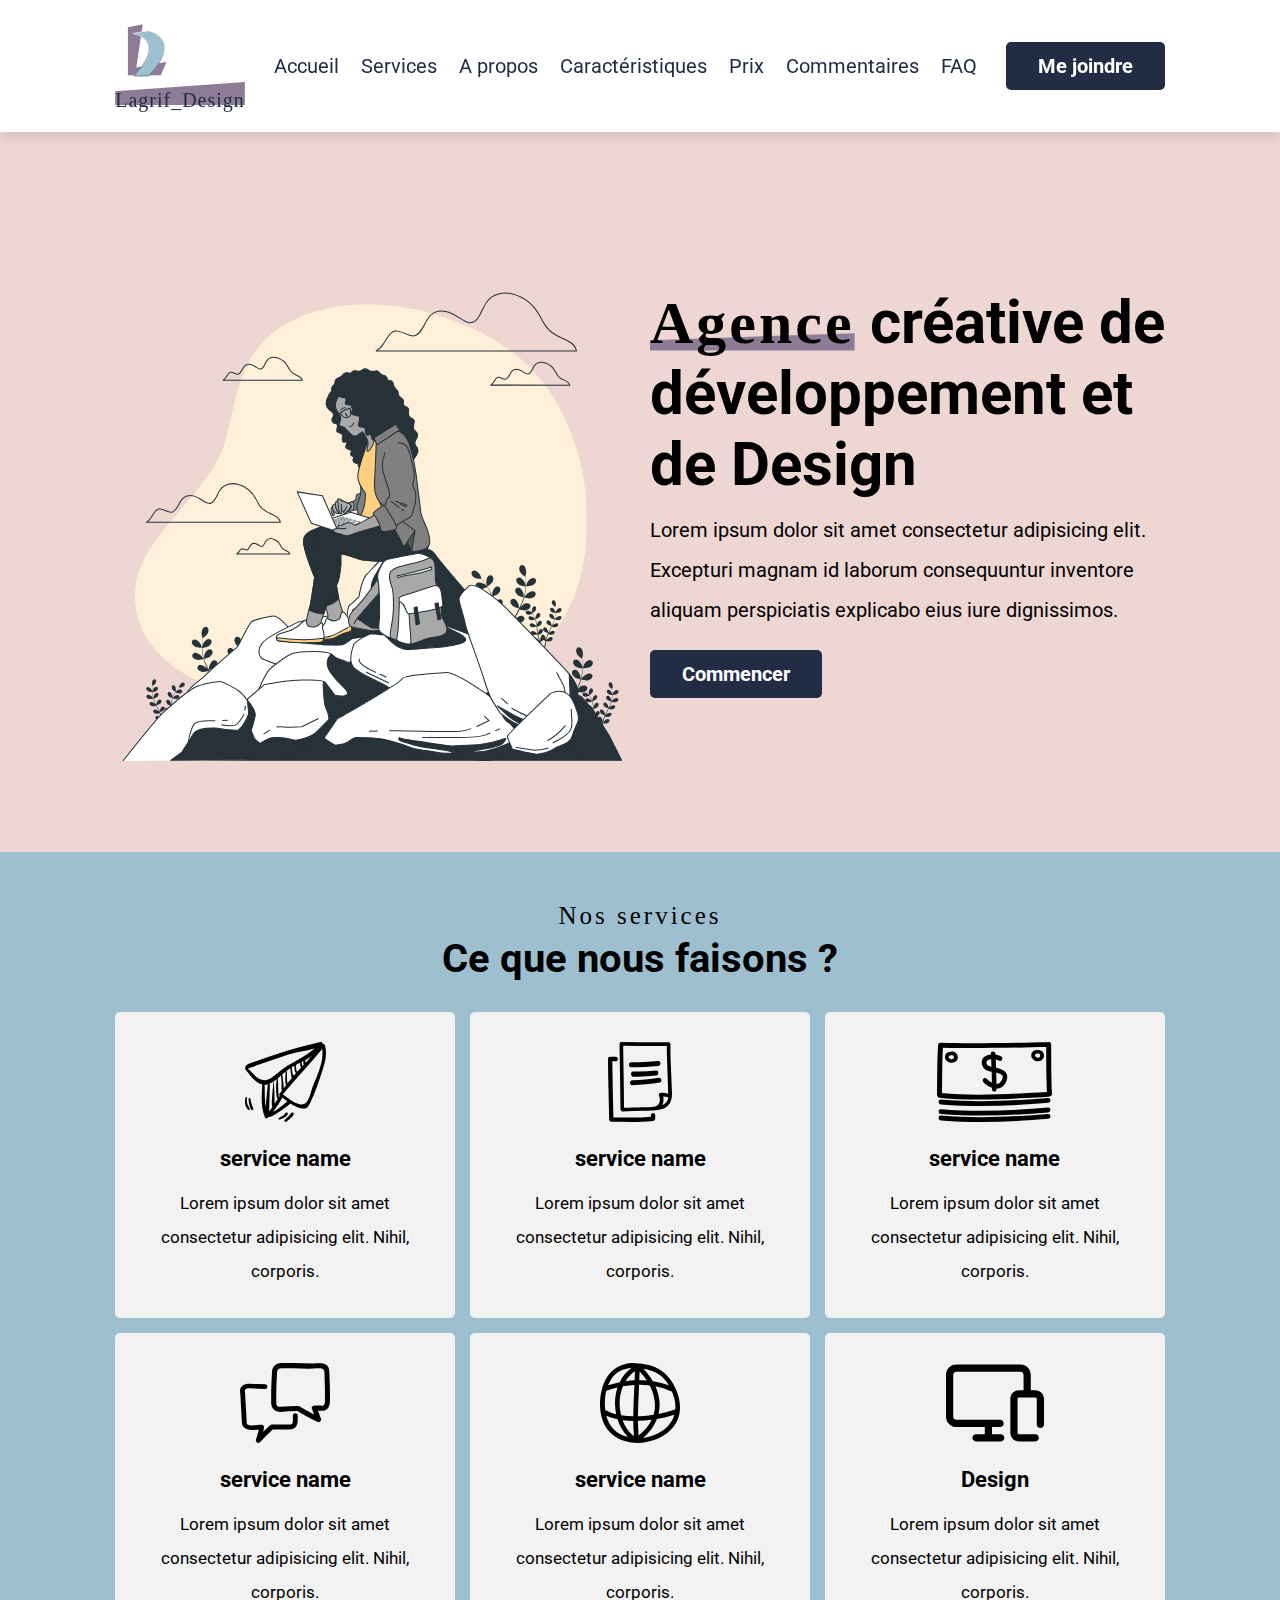
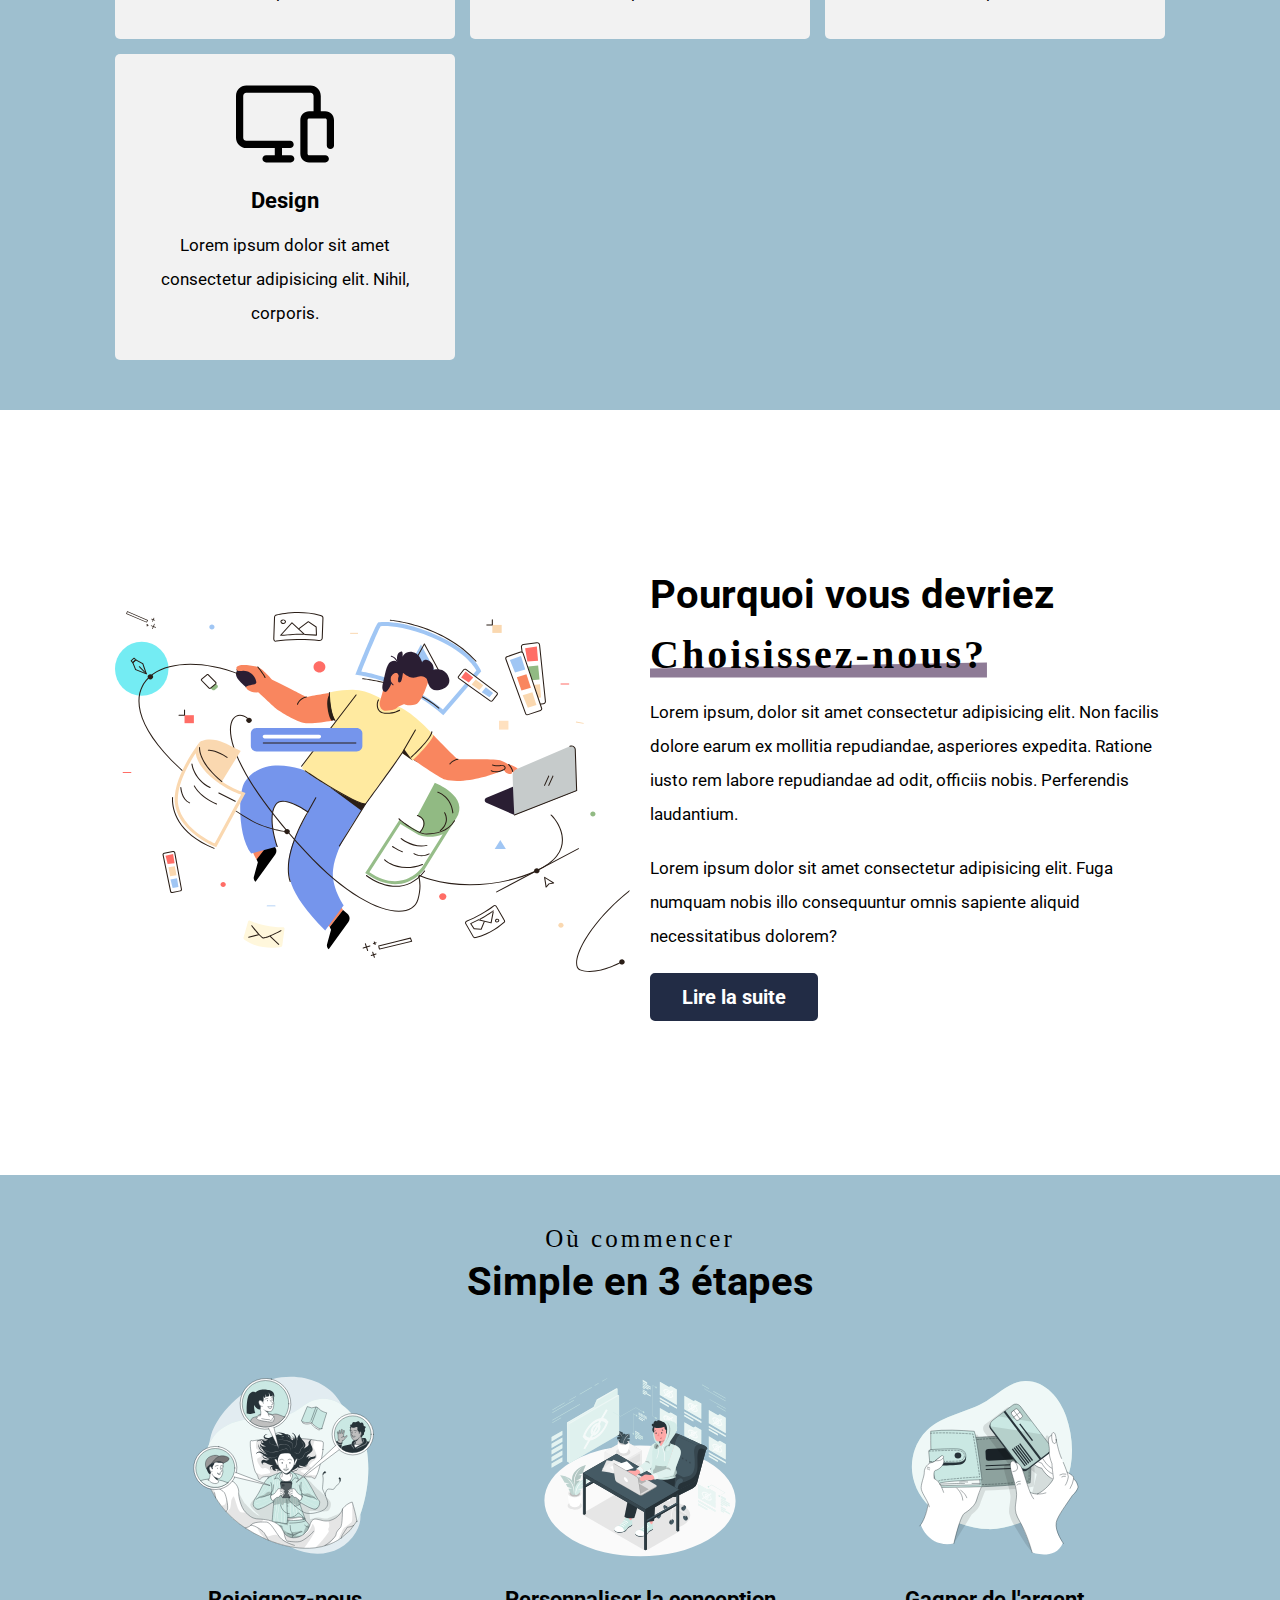
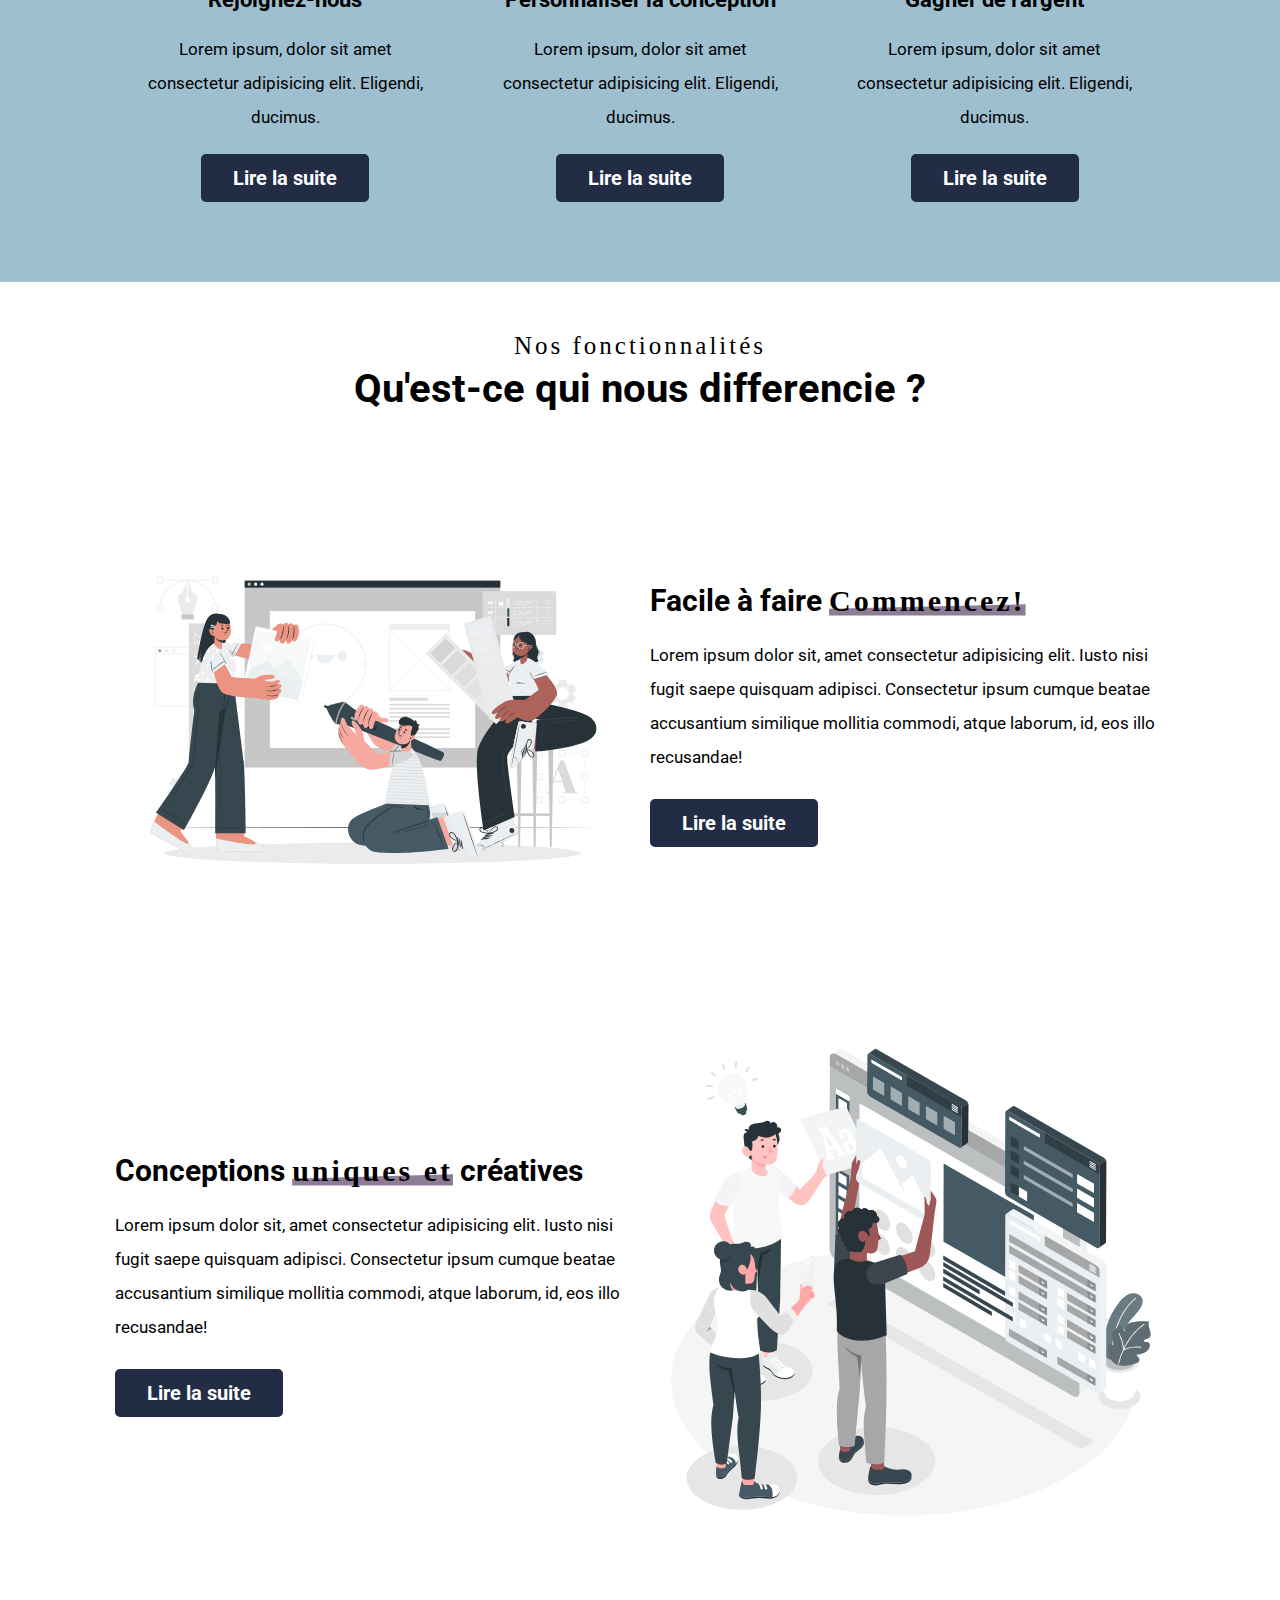
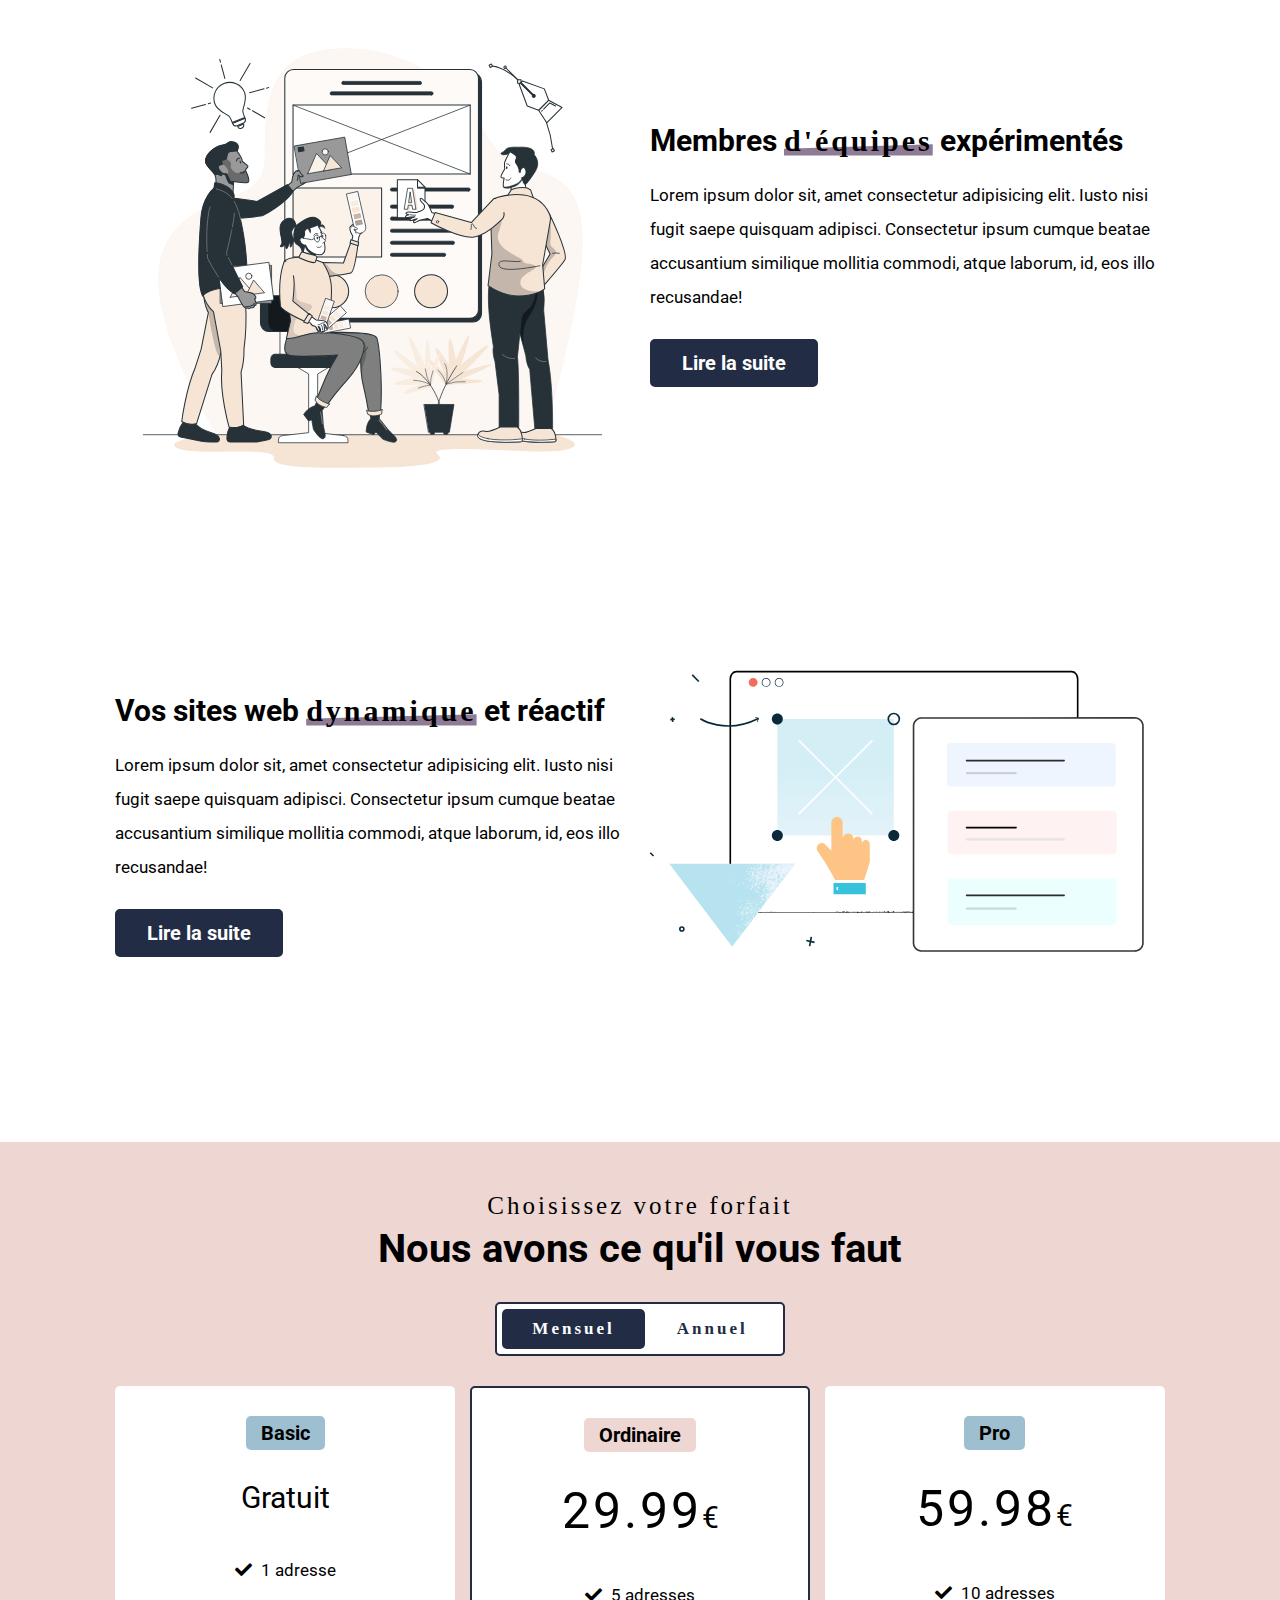
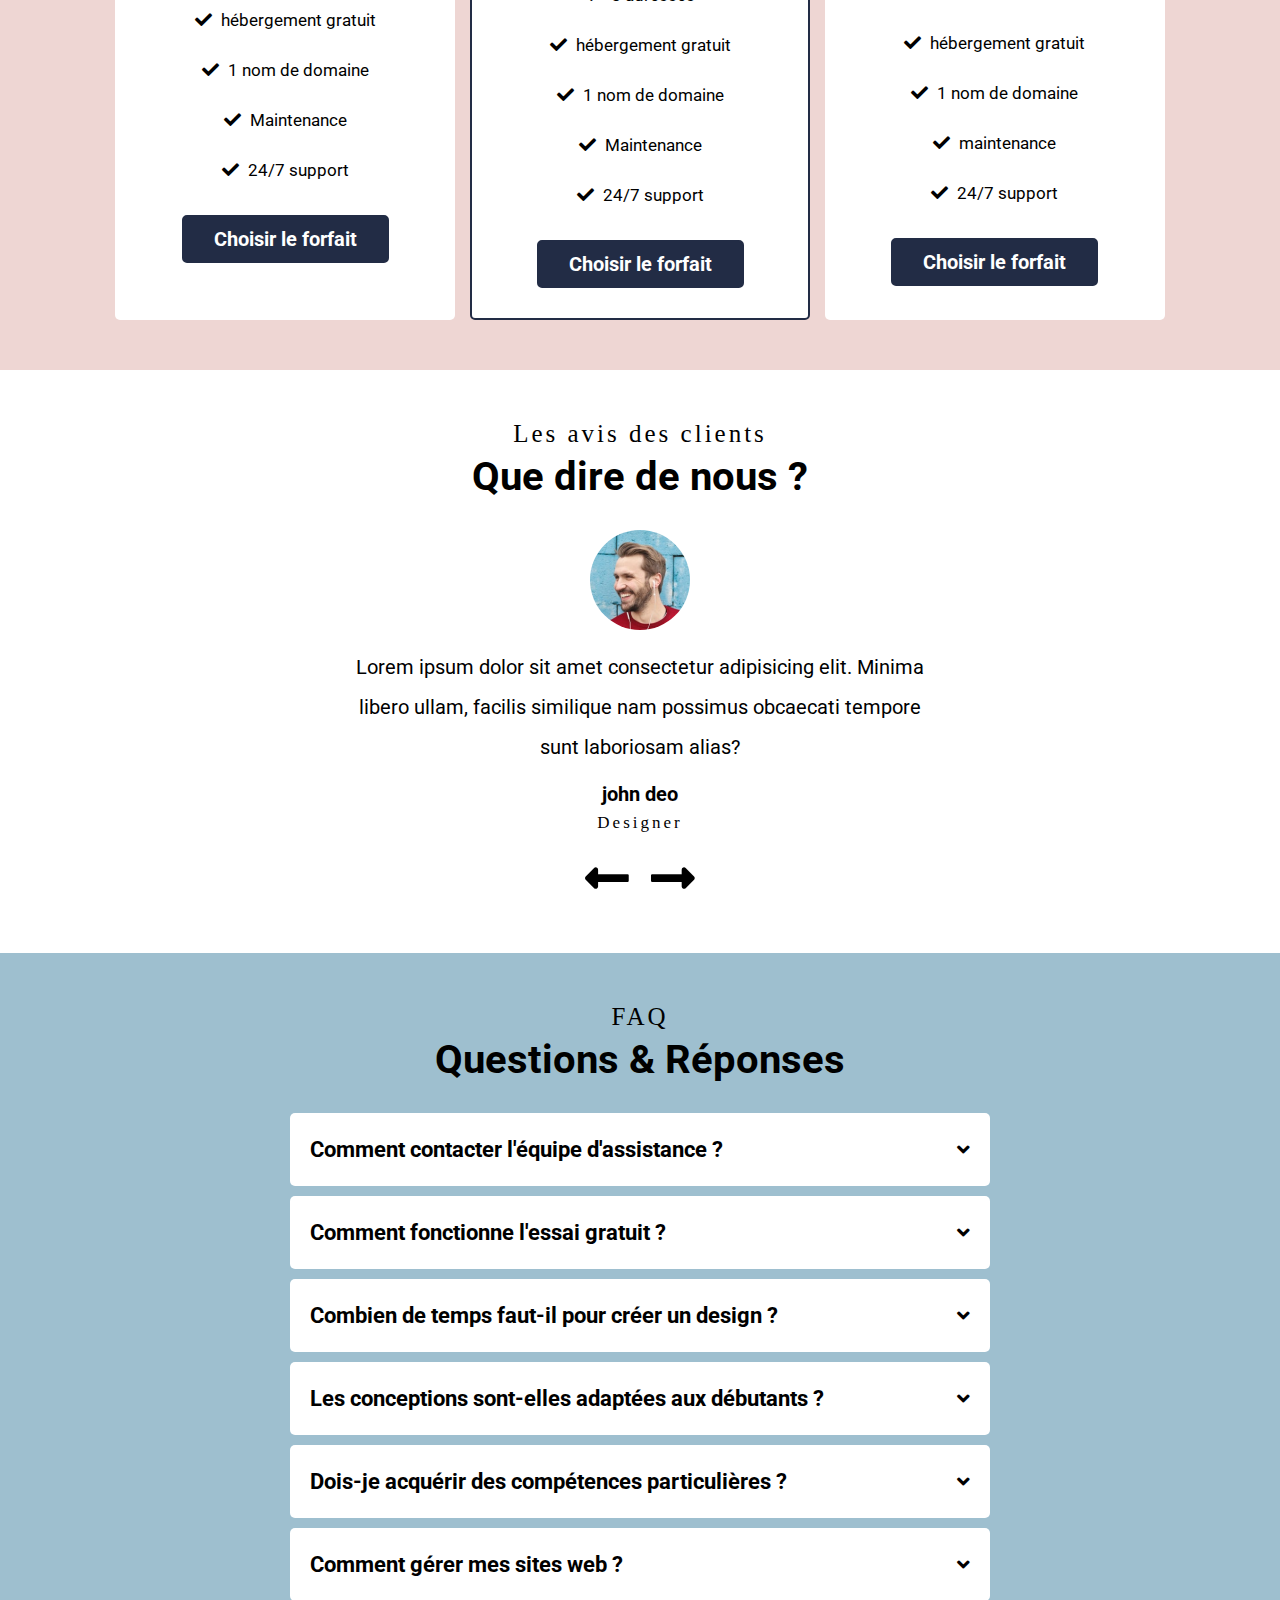
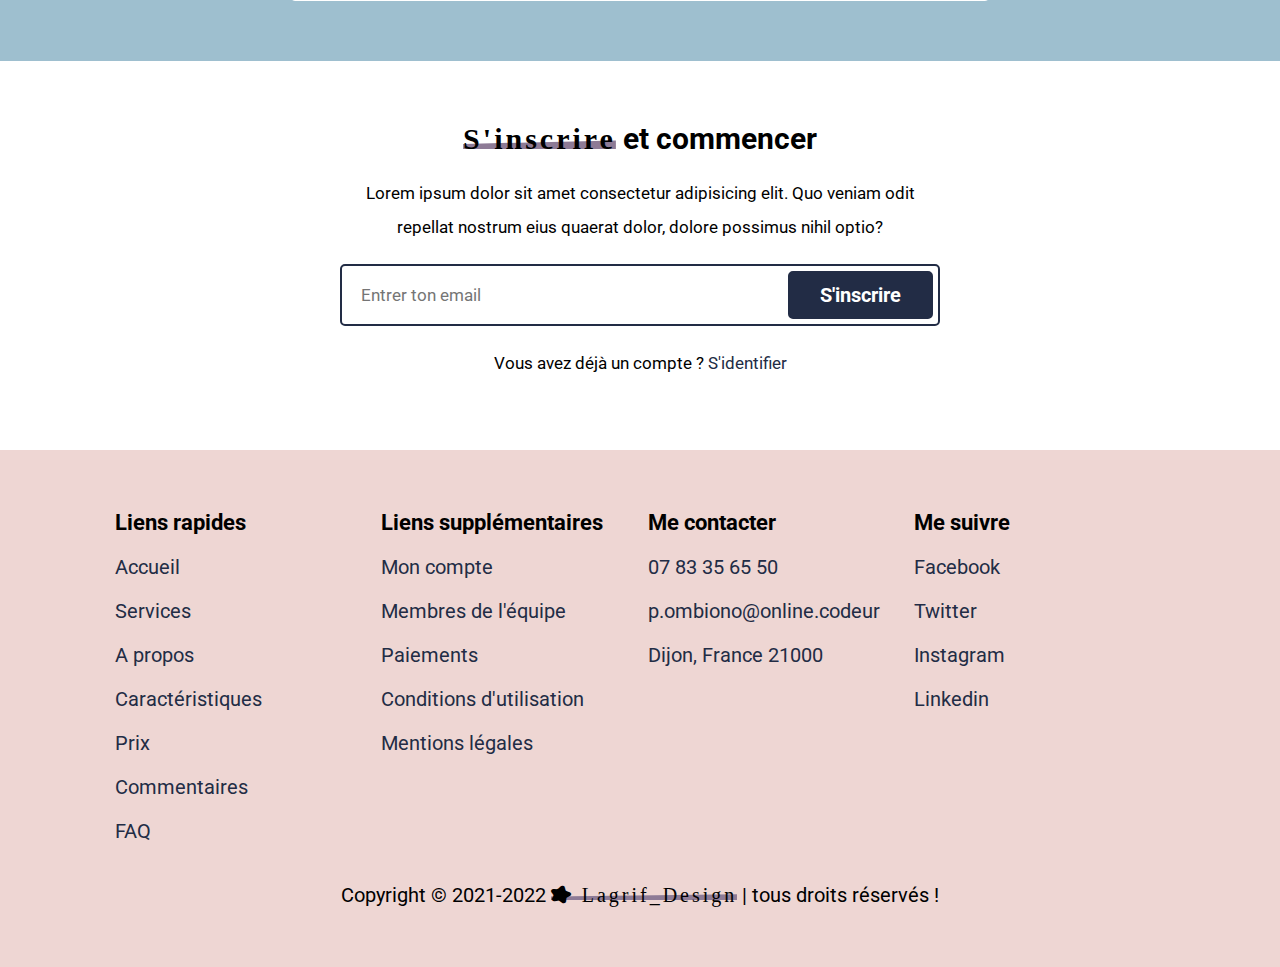
==== index.html @ 3fde4201 "first commit" ====
<!DOCTYPE html>
<html lang="fr">
<head>
    <meta charset="UTF-8">
    <meta http-equiv="X-UA-Compatible" content="IE=edge">
    <meta name="viewport" content="width=device-width, initial-scale=1.0">
    <meta name="description" content="Mon agence de Design">
    <title>Agence de design web</title>

    <!-- font awesome cdn link  -->
    <link rel="stylesheet" href="https://cdnjs.cloudflare.com/ajax/libs/font-awesome/5.15.4/css/all.min.css">
   
    <!-- custom css file link  -->
    <link rel="stylesheet" href="css/style.css">

    <!--custom favicon-->
    <link rel="icon" href="images/favicon.svg" sizes="any" type="image/svg+xml">

</head>
<body>

<!-- header section starts      -->

<header class="header">

    <a href="#" class="logo line-down"><img src="images/ld-design.svg" class="ld" alt=""><p></p> Lagrif_Design </a>

    <nav class="navbar">
        <a href="#home">Accueil</a>
        <a href="#services">Services</a>
        <a href="#about">A propos</a>
        <a href="#features">Caractéristiques</a>
        <a href="#pricing">Prix</a>
        <a href="#reviews">Commentaires</a>
        <a href="#faq">FAQ</a>
    </nav>

    <div id="menu-btn" class="fas fa-bars"></div>

    
    <a href="mailto:pauleo@codeur.online" class="btn ld-loader">Me joindre</a>

</header>

<!-- header section ends     -->

<!-- home section starts  -->

<section class="home" id="home">

    <div class="image">
        <img src="images/home-img-1.svg" alt="">
    </div>

    <div class="content">
        <h3> <span class="line-down">Agence</span> créative de développement et de Design </h3>
        <p>Lorem ipsum dolor sit amet consectetur adipisicing elit. Excepturi magnam id laborum consequuntur inventore aliquam perspiciatis explicabo eius iure dignissimos.</p>
        <a href="#" class="btn">Commencer</a>
    </div>

</section>

<!-- home section ends -->

<!-- services section starts  -->

<section class="services" id="services">

    <div class="heading">
        <span>Nos services</span>
        <h1>Ce que nous faisons ?</h1>
    </div>

    <div class="box-container">

        <div class="box">
            <img src="images/icon-1.svg" alt="">
            <h3>service name</h3>
            <p>Lorem ipsum dolor sit amet consectetur adipisicing elit. Nihil, corporis.</p>
        </div>

        <div class="box">
            <img src="images/icon-2.svg" alt="">
            <h3>service name</h3>
            <p>Lorem ipsum dolor sit amet consectetur adipisicing elit. Nihil, corporis.</p>
        </div>

        <div class="box">
            <img src="images/icon-3.svg" alt="">
            <h3>service name</h3>
            <p>Lorem ipsum dolor sit amet consectetur adipisicing elit. Nihil, corporis.</p>
        </div>

        <div class="box">
            <img src="images/icon-4.svg" alt="">
            <h3>service name</h3>
            <p>Lorem ipsum dolor sit amet consectetur adipisicing elit. Nihil, corporis.</p>
        </div>

        <div class="box">
            <img src="images/icon-5.svg" alt="">
            <h3>service name</h3>
            <p>Lorem ipsum dolor sit amet consectetur adipisicing elit. Nihil, corporis.</p>
        </div>

        <div class="box">
            <img src="images/icon-6.svg" alt="">
            <h3>Design</h3>
            <p>Lorem ipsum dolor sit amet consectetur adipisicing elit. Nihil, corporis.</p>
        </div>
        <div class="box">
            <img src="images/icon-6.svg" alt="">
            <h3>Design</h3>
            <p>Lorem ipsum dolor sit amet consectetur adipisicing elit. Nihil, corporis.</p>
        </div>

    </div>

</section>

<!-- services section ends -->

<!-- about section starts  -->

<section class="about" id="about">

    <div class="image">
        <img src="images/about-img.svg" alt="">
    </div>

    <div class="content">
        <h3>Pourquoi vous devriez <span class="line-down">Choisissez-nous?</span></h3>
        <p>Lorem ipsum, dolor sit amet consectetur adipisicing elit. Non facilis dolore earum ex mollitia repudiandae, asperiores expedita. Ratione iusto rem labore repudiandae ad odit, officiis nobis. Perferendis laudantium.</p>
        <p>Lorem ipsum dolor sit amet consectetur adipisicing elit. Fuga numquam nobis illo consequuntur omnis sapiente aliquid necessitatibus dolorem?</p>
        <a href="#" class="btn">Lire la suite</a>
    </div>

</section>

<!-- about section ends -->

<!-- steps section starts  -->

<section class="steps">

    <div class="heading">
        <span>Où commencer</span>
        <h1>Simple en 3 étapes</h1>
    </div>

    <div class="box-container">

        <div class="box">
            <img src="images/step-1.svg" alt="">
            <h3>Rejoignez-nous</h3>
            <p>Lorem ipsum, dolor sit amet consectetur adipisicing elit. Eligendi, ducimus.</p>
            <a href="#" class="btn">Lire la suite</a>
        </div>

        <div class="box">
            <img src="images/step-2.svg" alt="">
            <h3>Personnaliser la conception</h3>
            <p>Lorem ipsum, dolor sit amet consectetur adipisicing elit. Eligendi, ducimus.</p>
            <a href="#" class="btn">Lire la suite</a>
        </div>

        <div class="box">
            <img src="images/step-3.svg" alt="">
            <h3>Gagner de l'argent</h3>
            <p>Lorem ipsum, dolor sit amet consectetur adipisicing elit. Eligendi, ducimus.</p>
            <a href="#" class="btn">Lire la suite</a>
        </div>

    </div>
    
</section>

<!-- steps section ends -->

<!-- features section starts  -->

<section class="features" id="features">

    <div class="heading">
        <span>Nos fonctionnalités</span>
        <h1>Qu'est-ce qui nous differencie ?</h1>
    </div>

    <div class="box-container">

        <div class="box">
            <div class="image">
                <img src="images/feature-1.svg" alt="">
            </div>
            <div class="content">
                <h3>Facile à faire <span class="line-down">Commencez!</span></h3>
                <p>Lorem ipsum dolor sit, amet consectetur adipisicing elit. Iusto nisi fugit saepe quisquam adipisci. Consectetur ipsum cumque beatae accusantium similique mollitia commodi, atque laborum, id, eos illo recusandae!</p>
                <a href="#" class="btn">Lire la suite</a>
            </div>
        </div>

        <div class="box">
            <div class="image">
                <img src="images/feature-2.svg" alt="">
            </div>
            <div class="content">
                <h3>Conceptions <span class="line-down">uniques et</span> créatives</h3>
                <p>Lorem ipsum dolor sit, amet consectetur adipisicing elit. Iusto nisi fugit saepe quisquam adipisci. Consectetur ipsum cumque beatae accusantium similique mollitia commodi, atque laborum, id, eos illo recusandae!</p>
                <a href="#" class="btn">Lire la suite</a>
            </div>
        </div>

        <div class="box">
            <div class="image">
                <img src="images/feature-3.svg" alt="">
            </div>
            <div class="content">
                <h3>Membres <span class="line-down">d'équipes</span> expérimentés</h3>
                <p>Lorem ipsum dolor sit, amet consectetur adipisicing elit. Iusto nisi fugit saepe quisquam adipisci. Consectetur ipsum cumque beatae accusantium similique mollitia commodi, atque laborum, id, eos illo recusandae!</p>
                <a href="#" class="btn">Lire la suite</a>
            </div>
        </div>

        <div class="box">
            <div class="image">
                <img src="images/feature-4.svg" alt="">
            </div>
            <div class="content">
                <h3>Vos sites web <span class="line-down">dynamique</span> et réactif</h3>
                <p>Lorem ipsum dolor sit, amet consectetur adipisicing elit. Iusto nisi fugit saepe quisquam adipisci. Consectetur ipsum cumque beatae accusantium similique mollitia commodi, atque laborum, id, eos illo recusandae!</p>
                <a href="#" class="btn">Lire la suite</a>
            </div>
        </div>

    </div>

</section>

<!-- features section ends -->

<!-- pricing section starts  -->

<section class="pricing" id="pricing">

    <div class="heading">
        <span>Choisissez votre forfait</span>
        <h1>Nous avons ce qu'il vous faut</h1>
    </div>

    <div class="price-toggler">
        <span class="month active">Mensuel</span>
        <span class="year">Annuel</span>
    </div>

    <div class="box-container">

        <div class="box">
            <h3>Basic</h3>
            <div class="price">
                <div class="month">Gratuit</div>
                <div class="year"><span>29.</span><span>99</span>€</div>
            </div>
            <div class="list">
                <p> <i class="fas fa-check"></i> 1 adresse </p>
                <p> <i class="fas fa-check"></i> hébergement gratuit </p>
                <p> <i class="fas fa-check"></i> 1 nom de domaine </p>
                <p> <i class="fas fa-check"></i> Maintenance </p>
                <p> <i class="fas fa-check"></i> 24/7 support </p>
            </div>
            <a href="#" class="btn">Choisir le forfait</a>
        </div>

        <div class="box">
            <h3>Ordinaire</h3>
            <div class="price">
                <div class="month"><span>29.</span><span>99</span>€</div>
                <div class="year"><span>59.</span><span></span><span>98</span>€</div>
            </div>
            <div class="list">
                <p> <i class="fas fa-check"></i> 5 adresses </p>
                <p> <i class="fas fa-check"></i> hébergement gratuit </p>
                <p> <i class="fas fa-check"></i> 1 nom de domaine </p>
                <p> <i class="fas fa-check"></i> Maintenance </p>
                <p> <i class="fas fa-check"></i> 24/7 support </p>
            </div>
            <a href="#" class="btn">Choisir le forfait</a>
        </div>

        <div class="box">
            <h3>Pro</h3>
            <div class="price">
                <div class="month"><span>59.</span><span>98</span>€</div>
                <div class="year"><span>99.</span><span>98</span>€</div>
            </div>
            <div class="list">
                <p> <i class="fas fa-check"></i> 10 adresses </p>
                <p> <i class="fas fa-check"></i> hébergement gratuit </p>
                <p> <i class="fas fa-check"></i> 1 nom de domaine </p>
                <p> <i class="fas fa-check"></i> maintenance </p>
                <p> <i class="fas fa-check"></i> 24/7 support </p>
            </div>
            <a href="#" class="btn">Choisir le forfait</a>
        </div>

    </div>
    
</section>

<!-- pricing section ends -->

<!-- reviews section starts  -->

<section class="reviews" id="reviews">

    <div class="heading">
        <span>Les avis des clients</span>
        <h1>Que dire de nous ?</h1>
    </div>

    <div class="slide-container">
        
        <div class="slide active">
            <img src="images/pic-1.png" alt="">
            <p>Lorem ipsum dolor sit amet consectetur adipisicing elit. Minima libero ullam, facilis similique nam possimus obcaecati tempore sunt laboriosam alias?</p>
            <h3>john deo</h3>
            <span>Designer</span>
        </div>

        <div class="slide">
            <img src="images/pic-2.png" alt="">
            <p>Lorem ipsum dolor sit amet consectetur adipisicing elit. Minima libero ullam, facilis similique nam possimus obcaecati tempore sunt laboriosam alias?</p>
            <h3>john deo</h3>
            <span>Designer</span>
        </div>

        <div class="slide">
            <img src="images/pic-3.png" alt="">
            <p>Lorem ipsum dolor sit amet consectetur adipisicing elit. Minima libero ullam, facilis similique nam possimus obcaecati tempore sunt laboriosam alias?</p>
            <h3>john deo</h3>
            <span>Designer</span>
        </div>

        <div class="slide">
            <img src="images/pic-4.png" alt="">
            <p>Lorem ipsum dolor sit amet consectetur adipisicing elit. Minima libero ullam, facilis similique nam possimus obcaecati tempore sunt laboriosam alias?</p>
            <h3>john deo</h3>
            <span>Designer</span>
        </div>

    </div>

    <div class="controls">
        <div class="fas fa-long-arrow-alt-left" onclick="next()"></div>
        <div class="fas fa-long-arrow-alt-right" onclick="prev()"></div>
    </div>

</section>

<!-- reviews section ends -->

<!-- faq section starts  -->

<section class="faq" id="faq">

    <div class="heading">
        <span>FAQ</span>
        <h1>Questions & Réponses</h1>
    </div>

    <div class="accordion-container">

        <div class="accordion">
            <div class="accordion-heading">
                <h3>Comment contacter l'équipe d'assistance ?</h3>
                <i class="fas fa-angle-down"></i>
            </div>
            <p class="accordion-content">
                Lorem ipsum dolor sit amet consectetur adipisicing elit. Aperiam, non labore omnis odit sapiente a mollitia quisquam ad culpa, dignissimos excepturi unde pariatur voluptatem magni amet suscipit. Ea, unde error.
            </p>
        </div>

        <div class="accordion">
            <div class="accordion-heading">
                <h3>Comment fonctionne l'essai gratuit ?</h3>
                <i class="fas fa-angle-down"></i>
            </div>
            <p class="accordion-content">
                Lorem ipsum dolor sit amet consectetur adipisicing elit. Aperiam, non labore omnis odit sapiente a mollitia quisquam ad culpa, dignissimos excepturi unde pariatur voluptatem magni amet suscipit. Ea, unde error.
            </p>
        </div>

        <div class="accordion">
            <div class="accordion-heading">
                <h3>Combien de temps faut-il pour créer un design ?</h3>
                <i class="fas fa-angle-down"></i>
            </div>
            <p class="accordion-content">
                Lorem ipsum dolor sit amet consectetur adipisicing elit. Aperiam, non labore omnis odit sapiente a mollitia quisquam ad culpa, dignissimos excepturi unde pariatur voluptatem magni amet suscipit. Ea, unde error.
            </p>
        </div>  

        <div class="accordion">
            <div class="accordion-heading">
                <h3>Les conceptions sont-elles adaptées aux débutants ?</h3>
                <i class="fas fa-angle-down"></i>
            </div>
            <p class="accordion-content">
                Lorem ipsum dolor sit amet consectetur adipisicing elit. Aperiam, non labore omnis odit sapiente a mollitia quisquam ad culpa, dignissimos excepturi unde pariatur voluptatem magni amet suscipit. Ea, unde error.
            </p>
        </div>  

        <div class="accordion">
            <div class="accordion-heading">
                <h3>Dois-je acquérir des compétences particulières ?</h3>
                <i class="fas fa-angle-down"></i>
            </div>
            <p class="accordion-content">
                Lorem ipsum dolor sit amet consectetur adipisicing elit. Aperiam, non labore omnis odit sapiente a mollitia quisquam ad culpa, dignissimos excepturi unde pariatur voluptatem magni amet suscipit. Ea, unde error.
            </p>
        </div>  

        <div class="accordion">
            <div class="accordion-heading">
                <h3>Comment gérer mes sites web ?</h3>
                <i class="fas fa-angle-down"></i>
            </div>
            <p class="accordion-content">
                Lorem ipsum dolor sit amet consectetur adipisicing elit. Aperiam, non labore omnis odit sapiente a mollitia quisquam ad culpa, dignissimos excepturi unde pariatur voluptatem magni amet suscipit. Ea, unde error.
            </p>
        </div>  

    </div>

</section>

<!-- faq section ends -->

<section class="newsletter">
    <div class="content">
        <h3><span class="line-down">S'inscrire</span> et commencer</h3>
        <p>Lorem ipsum dolor sit amet consectetur adipisicing elit. Quo veniam odit repellat nostrum eius quaerat dolor, dolore possimus nihil optio?</p>
        <form action="">
            <input type="email" name="" placeholder="Entrer ton email" id="" class="email">
            <input type="submit" value="S'inscrire" class="btn">
        </form>
        <p>Vous avez déjà un compte ? <a href="#">S'identifier</a></p>
    </div>
</section>

<!-- footer section starts  -->

<section class="footer">

    <div class="box-container">

        <div class="box">
            <h3>Liens rapides</h3>
            <a href="#home">Accueil</a>
            <a href="#services">Services</a>
            <a href="#about">A propos</a>
            <a href="#features">Caractéristiques</a>
            <a href="#pricing">Prix</a>
            <a href="#reviews">Commentaires</a>
            <a href="#faq">FAQ</a>
        </div>

        <div class="box">
            <h3>Liens supplémentaires</h3>
            <a href="#">Mon compte</a>
            <a href="#">Membres de l'équipe</a>
            <a href="#">Paiements</a>
            <a href="#">Conditions d'utilisation</a>
            <a href="#">Mentions légales</a>
        </div>

        <div class="box">
            <h3>Me contacter</h3>
            
            <a href="#">07 83 35 65 50 </a>
            <a href="#">p.ombiono@online.codeur</a>
            <a href="#">Dijon, France 21000</a>
        </div>

        <div class="box">
            <h3>Me suivre</h3>
            <a href="#">Facebook</a>
            <a href="#">Twitter</a>
            <a href="#">Instagram</a>
            <a href="#">Linkedin</a>
            
        </div>

    </div>

    <div class="credit">Copyright &copy; 2021-2022 <span class="line-down"> <i class="fas fa-splotch"></i>  
        Lagrif_Design </span> | tous droits réservés !</div>

</section>

<!-- footer section ends -->



<!-- custom js file link  -->
<script src="js/script.js"></script>

    
</body>
</html>
---- css/style.css ----
@import url("https://fonts.googleapis.com/css2?family=Roboto:wght@100;300&display=swap");
* {
  font-family: 'Roboto', sans-serif;
  margin: 0;
  padding: 0;
  -webkit-box-sizing: border-box;
          box-sizing: border-box;
  outline: none;
  border: none;
  text-decoration: none;
}

html {
  font-size: 62.5%;
  overflow-x: hidden;
  scroll-behavior: smooth;
  scroll-padding-top: 7rem;
}

html::-webkit-scrollbar {
  width: 1rem;
}

html::-webkit-scrollbar-track {
  background: #fff;
}

html::-webkit-scrollbar-thumb {
  background: #eed6d3;
}

section {
  padding: 5rem 9%;
}

.ld{
  width: 64px;
  height: 64px;
}

.heading {
  text-align: center;
  margin-bottom: 3rem;
}

.heading span {
  font-size: 2.5rem;
}

.heading h1 {
  font-size: 4rem;
  padding-top: .5rem;
}

.btn {
  display: inline-block;
  width: auto;
  text-align: center;
  margin-top: 1rem;
  padding: 1rem 3rem;
  font-size: 2rem;
  color: #fff;
  background: #222c45;
  border: 0.2rem solid #222c45;
  cursor: pointer;
  font-weight: bolder;
  border-radius: .5rem;
}

.btn:hover {
  background: none;
  color: #222c45;
}

.line-down {
  position: relative;
  display: inline-block;
  z-index: 0;
}

.line-down::before {
  content: '';
  position: absolute;
  bottom: .7rem;
  left: 0;
  right: 0;
  height: 100%;
  width: 100%;
  background: #8e7b96;
  z-index: -1;
  -webkit-clip-path: polygon(0 85%, 100% 75%, 100% 100%, 0% 100%);
          clip-path: polygon(0 85%, 100% 75%, 100% 100%, 0% 100%);
}

@-webkit-keyframes fadeUp {
  0% {
    opacity: 0;
    -webkit-transform: translateY(4rem);
            transform: translateY(4rem);
  }
}

@keyframes fadeUp {
  0% {
    opacity: 0;
    -webkit-transform: translateY(4rem);
            transform: translateY(4rem);
  }
}

.header {
  position: -webkit-sticky;
  position: sticky;
  top: 0;
  left: 0;
  right: 0;
  z-index: 1000;
  display: -webkit-box;
  display: -ms-flexbox;
  display: flex;
  -webkit-box-align: center;
      -ms-flex-align: center;
          align-items: center;
  -webkit-box-pack: justify;
      -ms-flex-pack: justify;
          justify-content: space-between;
  background: #fff;
  -webkit-box-shadow: 0 0.5rem 1rem rgba(0, 0, 0, 0.1);
          box-shadow: 0 0.5rem 1rem rgba(0, 0, 0, 0.1);
  padding: 2rem 9%;

}

.header .logo {
  font-size: 2rem;
  color: #222c45;
  letter-spacing: 1px;
  font-family: 'Bungee Shade', cursive;
}

.header .navbar a {
  margin: 0 1rem;
  font-size: 2rem;
  color: #222c45;
}

.header .navbar a:hover {
  text-decoration: underline;
}

.header .btn {
  margin-top: 0;
}

#menu-btn {
  cursor: pointer;
  font-size: 2rem;
  display: none;
}

@-webkit-keyframes floating {
  0%, 100% {
    -webkit-transform: translateY(0rem);
            transform: translateY(0rem);
  }
  50% {
    -webkit-transform: translateY(-4rem);
            transform: translateY(-4rem);
  }
}

@keyframes floating {
  0%, 100% {
    -webkit-transform: translateY(0rem);
            transform: translateY(0rem);
  }
  50% {
    -webkit-transform: translateY(-4rem);
            transform: translateY(-4rem);
  }
}

.home {
  min-height: 80vh;
  display: -webkit-box;
  display: -ms-flexbox;
  display: flex;
  -webkit-box-align: center;
      -ms-flex-align: center;
          align-items: center;
  -ms-flex-wrap: wrap;
      flex-wrap: wrap;
  gap: 2rem;
  background: #eed6d3;
}

.home .image {
  -webkit-box-flex: 1;
      -ms-flex: 1 1 42rem;
          flex: 1 1 42rem;
  margin-top: 5rem;
}

.home .image img {
  width: 100%;
  -webkit-animation: floating 4s linear infinite;
          animation: floating 4s linear infinite;
}

.home .content {
  -webkit-box-flex: 1;
      -ms-flex: 1 1 42rem;
          flex: 1 1 42rem;
}

.home .content h3 {
  font-size: 6rem;
}

.home .content p {
  font-size: 2rem;
  padding: 1rem 0;
  line-height: 2;
}

.services {
  background: #9ebfcf;
}

.services .box-container {
  display: -ms-grid;
  display: grid;
  -ms-grid-columns: (minmax(32rem, 2fr))[auto-fit];
      grid-template-columns: repeat(auto-fit, minmax(32rem, 2fr));
  gap: 1.5rem;
}

.services .box-container .box {
  background: #f2f2f2;
  padding: 3rem 2rem;
  text-align: center;
  border-radius: .5rem;
}

.services .box-container .box img {
  height: 8rem;
  margin-bottom: .7rem;
}

.services .box-container .box h3 {
  font-size: 2.2rem;
  padding: 1.5rem 0;
}

.services .box-container .box p {
  line-height: 2;
  font-size: 1.7rem;
}

.about {
  min-height: 85vh;
  display: -webkit-box;
  display: -ms-flexbox;
  display: flex;
  -webkit-box-align: center;
      -ms-flex-align: center;
          align-items: center;
  -ms-flex-wrap: wrap;
      flex-wrap: wrap;
  gap: 2rem;
}

.about .image {
  -webkit-box-flex: 1;
      -ms-flex: 1 1 42rem;
          flex: 1 1 42rem;
}

.about .image img {
  width: 100%;
}

.about .content {
  -webkit-box-flex: 1;
      -ms-flex: 1 1 42rem;
          flex: 1 1 42rem;
}

.about .content h3 {
  font-size: 4rem;
  line-height: 1.5;
}

.about .content p {
  font-size: 1.7rem;
  line-height: 2;
  padding: 1rem 0;
}

.steps {
  background: #9ebfcf;
}

.steps .box-container {
  display: -ms-grid;
  display: grid;
  -ms-grid-columns: (minmax(32rem, 1fr))[auto-fit];
      grid-template-columns: repeat(auto-fit, minmax(32rem, 1fr));
  gap: 1.5rem;
}

.steps .box-container .box {
  text-align: center;
  padding: 3rem 2rem;
}

.steps .box-container .box img {
  height: 20rem;
}

.steps .box-container .box h3 {
  font-size: 2.2rem;
  padding: 2rem 0;
}

.steps .box-container .box p {
  font-size: 1.7rem;
  line-height: 2;
  padding-bottom: 1rem;
}

.features .box-container .box {
  display: -webkit-box;
  display: -ms-flexbox;
  display: flex;
  -ms-flex-wrap: wrap;
      flex-wrap: wrap;
  gap: 2rem;
  -webkit-box-align: center;
      -ms-flex-align: center;
          align-items: center;
  min-height: 60vh;
  margin-bottom: 3rem;
}

.features .box-container .box:last-child {
  margin-bottom: 0;
}

.features .box-container .box:nth-child(even) {
  -webkit-box-orient: horizontal;
  -webkit-box-direction: reverse;
      -ms-flex-flow: row-reverse wrap;
          flex-flow: row-reverse wrap;
}

.features .box-container .box .image {
  -webkit-box-flex: 1;
      -ms-flex: 1 1 42rem;
          flex: 1 1 42rem;
}

.features .box-container .box .image img {
  width: 100%;
}

.features .box-container .box .content {
  -webkit-box-flex: 1;
      -ms-flex: 1 1 42rem;
          flex: 1 1 42rem;
}

.features .box-container .box .content h3 {
  font-size: 3rem;
  line-height: 1.5;
}

.features .box-container .box .content p {
  padding: 1.5rem 0;
  line-height: 2;
  font-size: 1.7rem;
}

.pricing {
  background: #eed6d3;
  text-align: center;
}

.pricing .price-toggler {
  display: inline-block;
  border-radius: .5rem;
  padding: .5rem;
  margin-bottom: 3rem;
  background: #fff;
  border: 0.2rem solid #222c45;
}

.pricing .price-toggler span {
  display: inline-block;
  font-weight: bolder;
  padding: 1rem 3rem;
  font-size: 1.7rem;
  cursor: pointer;
  color: #222c45;
  border-radius: .5rem;
}

.pricing .price-toggler span.active {
  background: #222c45;
  color: #fff;
}

.pricing .box-container {
  display: -ms-grid;
  display: grid;
  -ms-grid-columns: (minmax(32rem, 1fr))[auto-fit];
      grid-template-columns: repeat(auto-fit, minmax(32rem, 1fr));
  gap: 1.5rem;
}

.pricing .box-container .box {
  padding: 3rem 2rem;
  border-radius: .5rem;
  background: #fff;
}

.pricing .box-container .box:nth-child(2) {
  border: 0.2rem solid #222c45;
}

.pricing .box-container .box:nth-child(2) h3 {
  background: #eed6d3;
}

.pricing .box-container .box h3 {
  font-size: 2rem;
  display: inline-block;
  border-radius: .5rem;
  padding: .5rem 1.5rem;
  background: #9ebfcf;
  margin-bottom: 1rem;
}

.pricing .box-container .box .price {
  padding: 2rem 0;
}

.pricing .box-container .box .price .month,
.pricing .box-container .box .price .year {
  font-size: 3rem;
  -webkit-animation: fadeUp .2s linear backwards;
          animation: fadeUp .2s linear backwards;
}

.pricing .box-container .box .price .month span,
.pricing .box-container .box .price .year span {
  font-size: 5rem;
  font-family: 'Roboto', sans-serif; !important
}

.pricing .box-container .box .price .year {
  display: none;
}

.pricing .box-container .box .list {
  padding: 1rem 0;
}

.pricing .box-container .box .list p {
  padding: 1.5rem 0;
  font-size: 1.7rem;
}

.pricing .box-container .box .list p i {
  padding-right: .5rem;
}

.reviews .slide-container .slide {
  text-align: center;
  max-width: 60rem;
  margin: 1rem auto;
  display: none;
}

.reviews .slide-container .slide.active {
  display: block;
}

.reviews .slide-container .slide img {
  height: 10rem;
  width: 10rem;
  border-radius: 50%;
  -o-object-fit: cover;
     object-fit: cover;
  -webkit-animation: fadeUp .2s linear backwards;
          animation: fadeUp .2s linear backwards;
}

.reviews .slide-container .slide P {
  padding: 1.5rem 0;
  font-size: 2rem;
  line-height: 2;
  -webkit-animation: fadeUp .2s linear .4s backwards;
          animation: fadeUp .2s linear .4s backwards;
}

.reviews .slide-container .slide h3 {
  padding-bottom: .7rem;
  font-size: 2rem;
  -webkit-animation: fadeUp .2s linear .6s backwards;
          animation: fadeUp .2s linear .6s backwards;
}

.reviews .slide-container .slide span {
  display: block;
  font-size: 1.7rem;
  -webkit-animation: fadeUp .2s linear .8s backwards;
          animation: fadeUp .2s linear .8s backwards;
}

.reviews .controls {
  text-align: center;
  margin-top: 2rem;
}

.reviews .controls div {
  font-size: 5rem;
  cursor: pointer;
  margin: 0 1rem;
}

.reviews .controls div:hover {
  -webkit-transform: scale(1.2);
          transform: scale(1.2);
}

.faq {
  background: #9ebfcf;
}

.faq .accordion-container {
  margin: 1rem auto;
  max-width: 70rem;
}

.faq .accordion-container .accordion {
  margin: 1rem 0;
  background-color: #fff;
  border-radius: .5rem;
}

.faq .accordion-container .accordion.active .accordion-heading i {
  -webkit-transform: rotate(180deg);
          transform: rotate(180deg);
}

.faq .accordion-container .accordion.active .accordion-content {
  display: block;
}

.faq .accordion-container .accordion .accordion-heading {
  padding: 2rem;
  display: -webkit-box;
  display: -ms-flexbox;
  display: flex;
  -webkit-box-align: center;
      -ms-flex-align: center;
          align-items: center;
  -webkit-box-pack: justify;
      -ms-flex-pack: justify;
          justify-content: space-between;
  gap: 1rem;
  cursor: pointer;
}

.faq .accordion-container .accordion .accordion-heading h3 {
  font-size: 2.2rem;
  line-height: 1.5;
}

.faq .accordion-container .accordion .accordion-heading i {
  font-size: 2rem;
  -webkit-transition: .2s linear;
  transition: .2s linear;
}

.faq .accordion-container .accordion .accordion-content {
  padding: 2rem;
  padding-top: 0;
  line-height: 2;
  font-size: 1.7rem;
  display: none;
  -webkit-animation: fadeUp .2s linear backwards;
          animation: fadeUp .2s linear backwards;
}

.newsletter .content {
  text-align: center;
  max-width: 60rem;
  margin: 1rem auto;
}

.newsletter .content h3 {
  font-size: 3rem;
  margin-bottom: 1rem;
}

.newsletter .content p {
  padding: 1rem 0;
  line-height: 2;
  font-size: 1.7rem;
}

.newsletter .content p a {
  color: #222c45;
}

.newsletter .content p a:hover {
  text-decoration: underline;
}

.newsletter .content form {
  display: -webkit-box;
  display: -ms-flexbox;
  display: flex;
  border: 0.2rem solid #222c45;
  border-radius: .5rem;
  padding: .5rem;
  margin: 1rem 0;
}

.newsletter .content form .email {
  width: 100%;
  padding: 1rem 1.4rem;
  font-size: 1.7rem;
  text-transform: none;
}

.newsletter .content form .btn {
  margin-top: 0;
}

.footer {
  background: #eed6d3;
}

.footer .box-container {
  display: -ms-grid;
  display: grid;
  -ms-grid-columns: (minmax(25rem, 1fr))[auto-fit];
      grid-template-columns: repeat(auto-fit, minmax(25rem, 1fr));
  gap: 1.5rem;
}

.footer .box-container .box h3 {
  font-size: 2.2rem;
  padding: 1rem 0;
}

.footer .box-container .box a {
  font-size: 2rem;
  color: #222c45;
  display: block;
  padding: 1rem 0;
}

.footer .box-container .box a:hover {
  text-decoration: underline;
}

.footer .credit {
  text-align: center;
  padding: 1rem;
  margin-top: 2rem;
  font-size: 2rem;
}
span{
  font-family: 'Bungee Shade', cursive;
  letter-spacing: 3px;
}

@media (max-width: 1200px) {
  .header {
    padding: 2rem;
  }
  section {
    padding: 3rem 2rem;
  }
  .home .content h3 {
    font-size: 4rem;
  }
}

@media (max-width: 991px) {
  html {
    font-size: 55%;
  }
}

@media (max-width: 768px) {
  #menu-btn {
    display: inline-block;
    -webkit-transition: .2s linear;
    transition: .2s linear;
  }
  #menu-btn.fa-times {
    -webkit-transform: rotate(180deg);
            transform: rotate(180deg);
  }
  .header .btn {
    display: none;
  }
  .header .navbar {
    position: absolute;
    top: 99%;
    left: 0;
    right: 0;
    border-top: 0.2rem solid #222c45;
    background: #fff;
    -webkit-clip-path: polygon(0 0, 100% 0, 100% 0, 0 0);
            clip-path: polygon(0 0, 100% 0, 100% 0, 0 0);
    -webkit-transition: .2s linear;
    transition: .2s linear;
  }
  .header .navbar.active {
    -webkit-clip-path: polygon(0 0, 100% 0, 100% 100%, 0 100%);
            clip-path: polygon(0 0, 100% 0, 100% 100%, 0 100%);
  }
  .header .navbar a {
    display: block;
    margin: 0;
    padding: 1.5rem 2rem;
  }
}

@media (max-width: 450px) {
  html {
    font-size: 50%;
  }
  .heading h1 {
    font-size: 3rem;
  }
}
/*# sourceMappingURL=style.css.map */
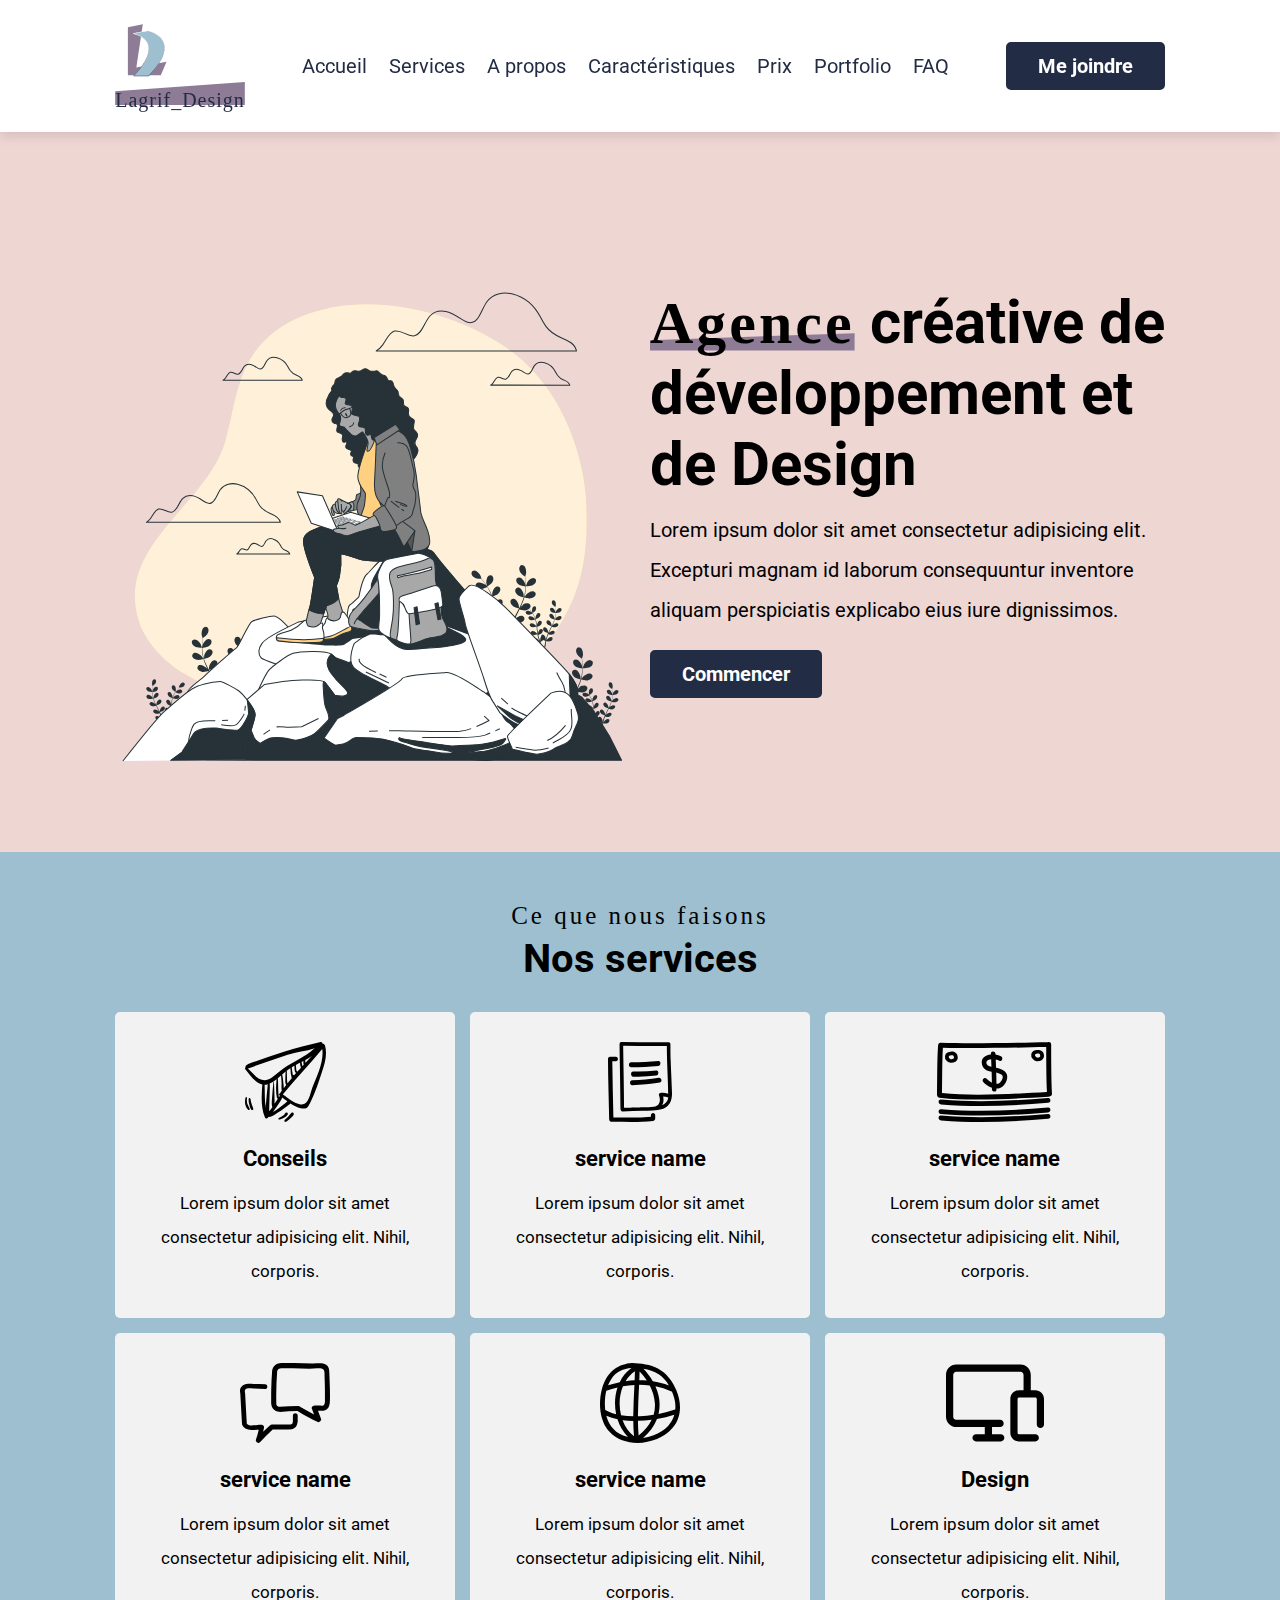
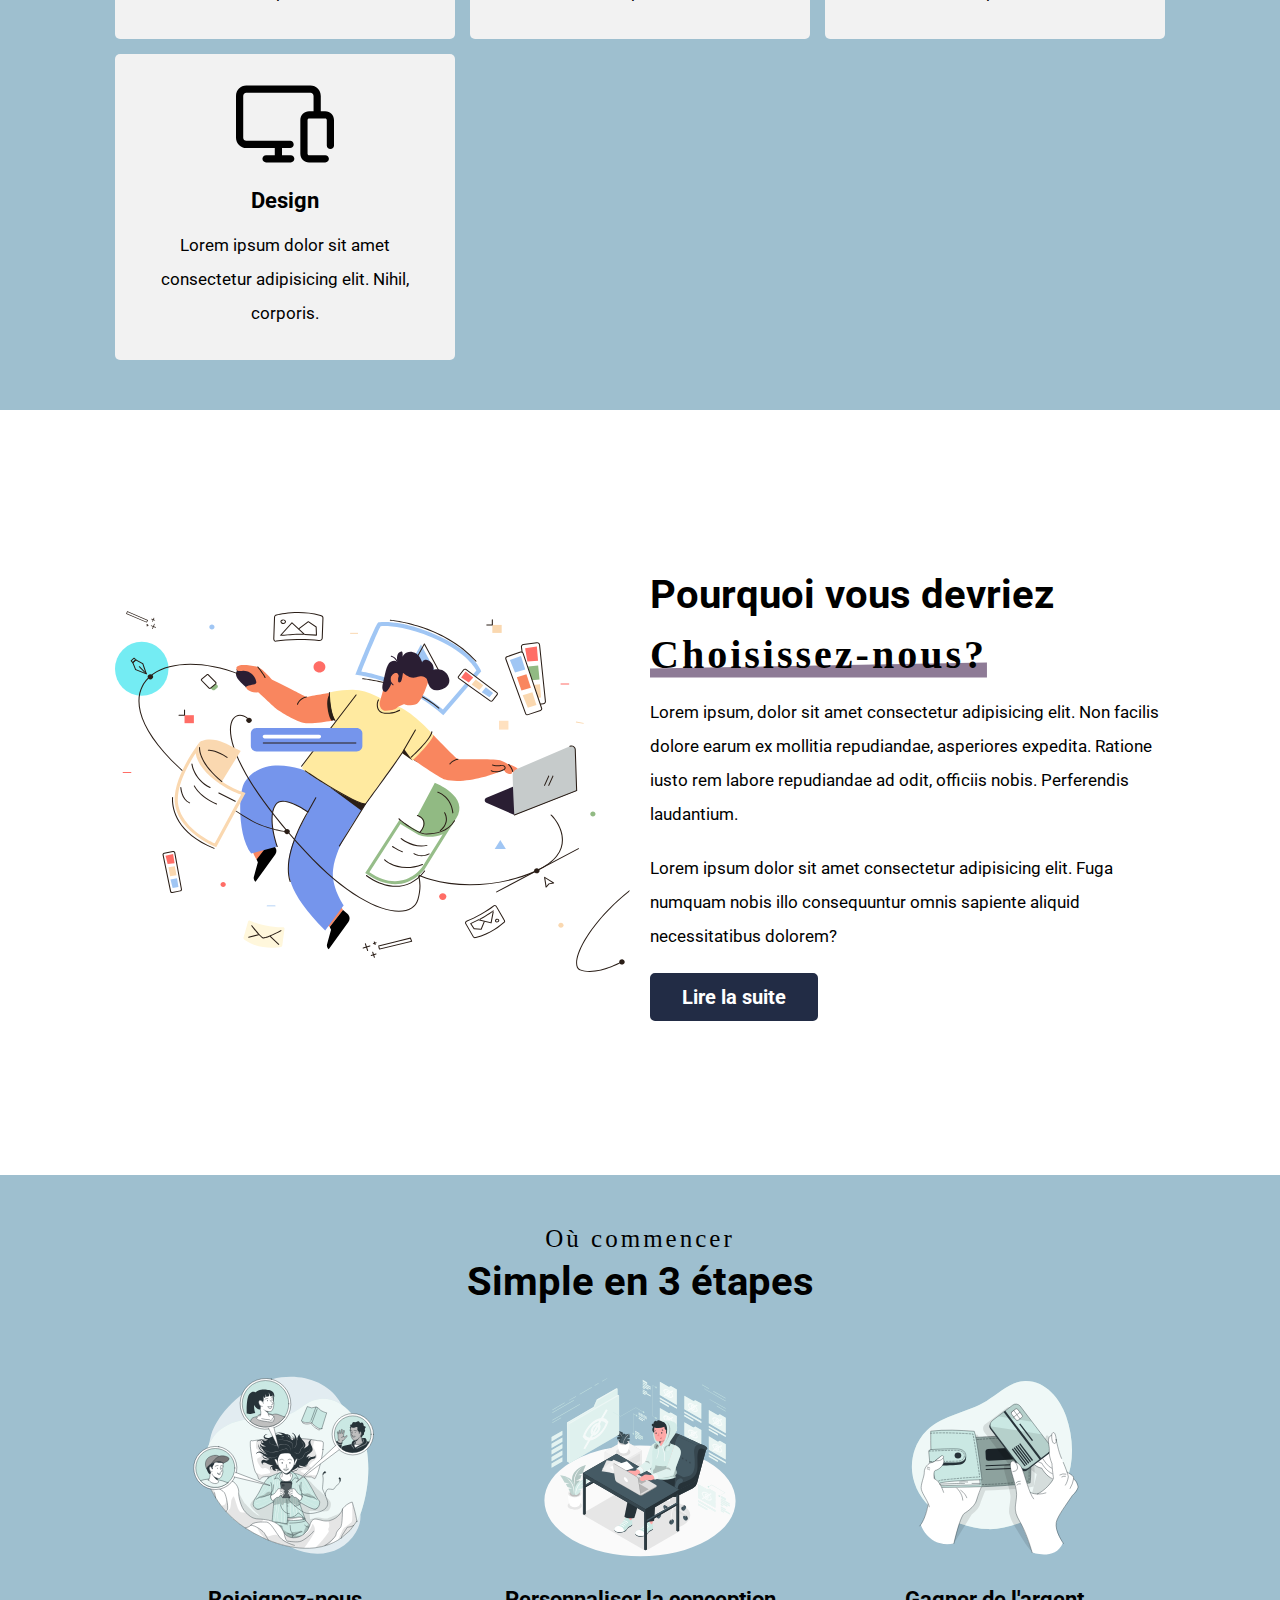
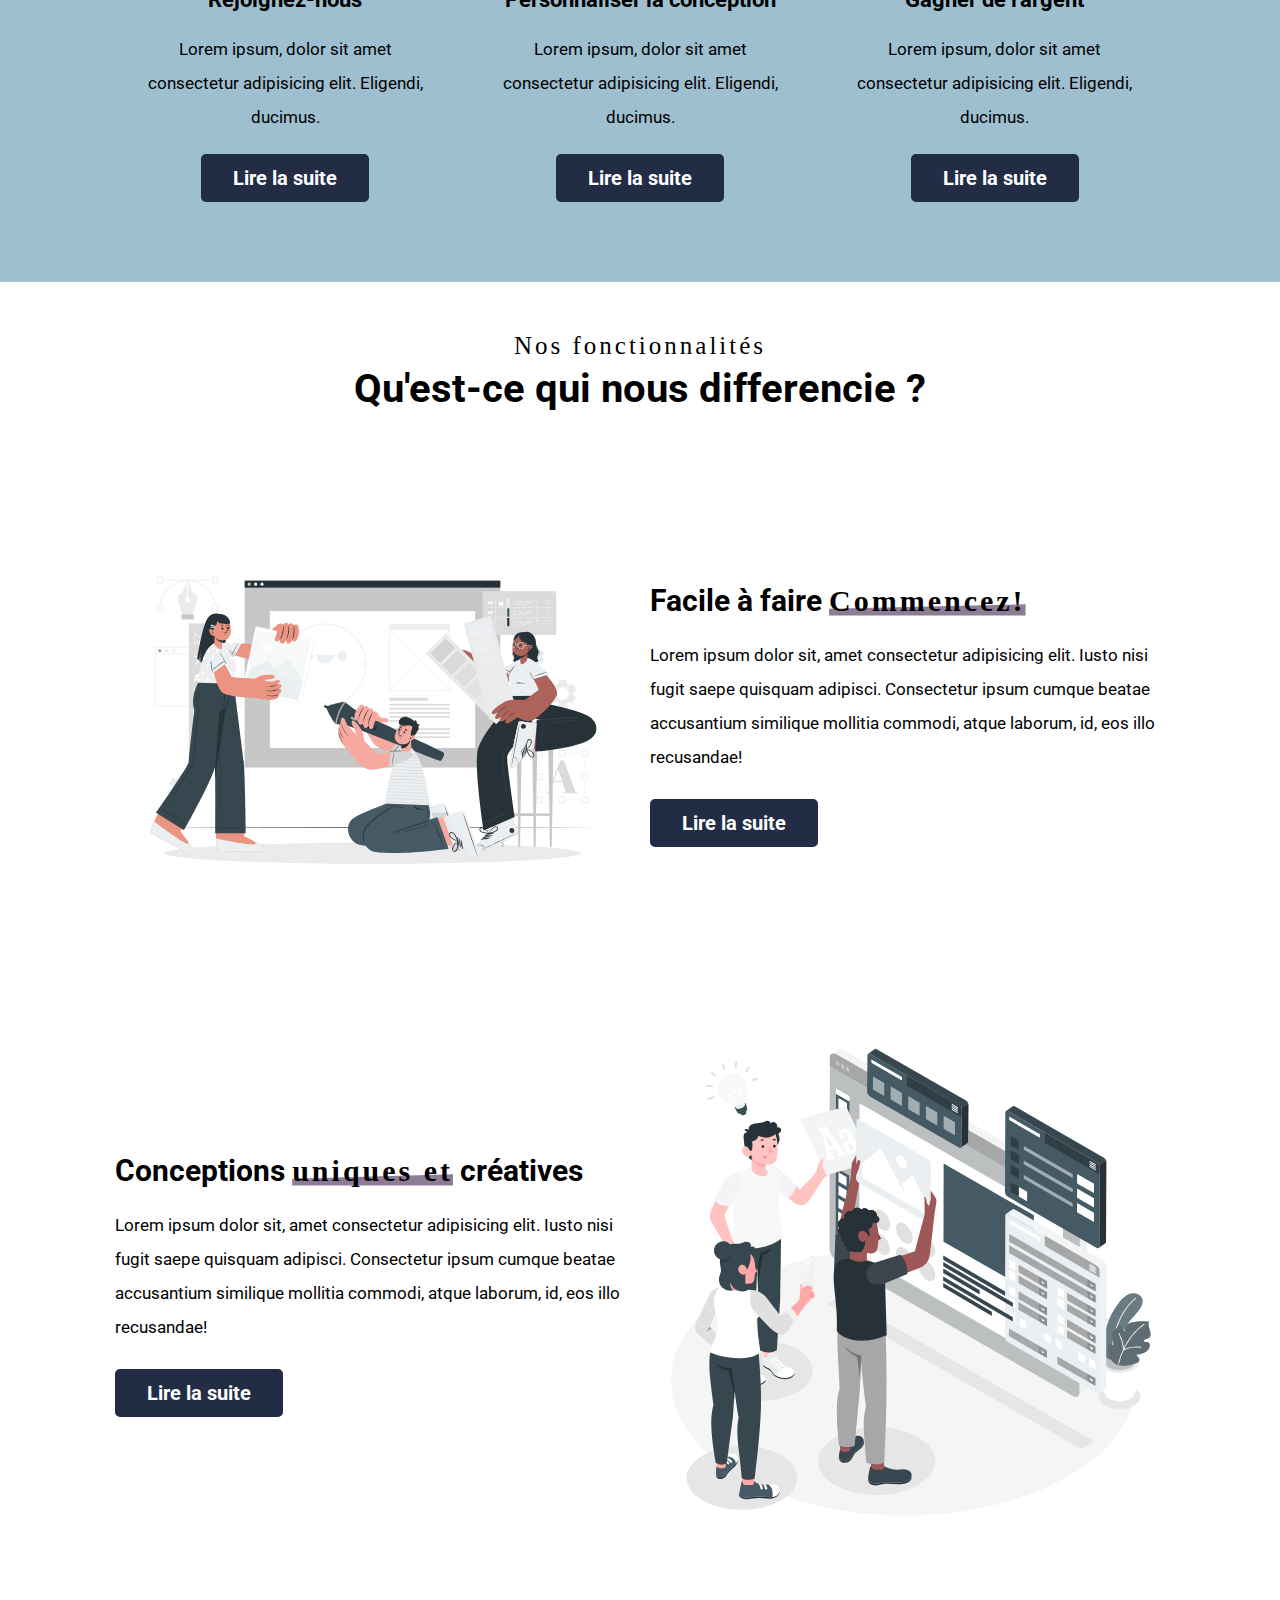
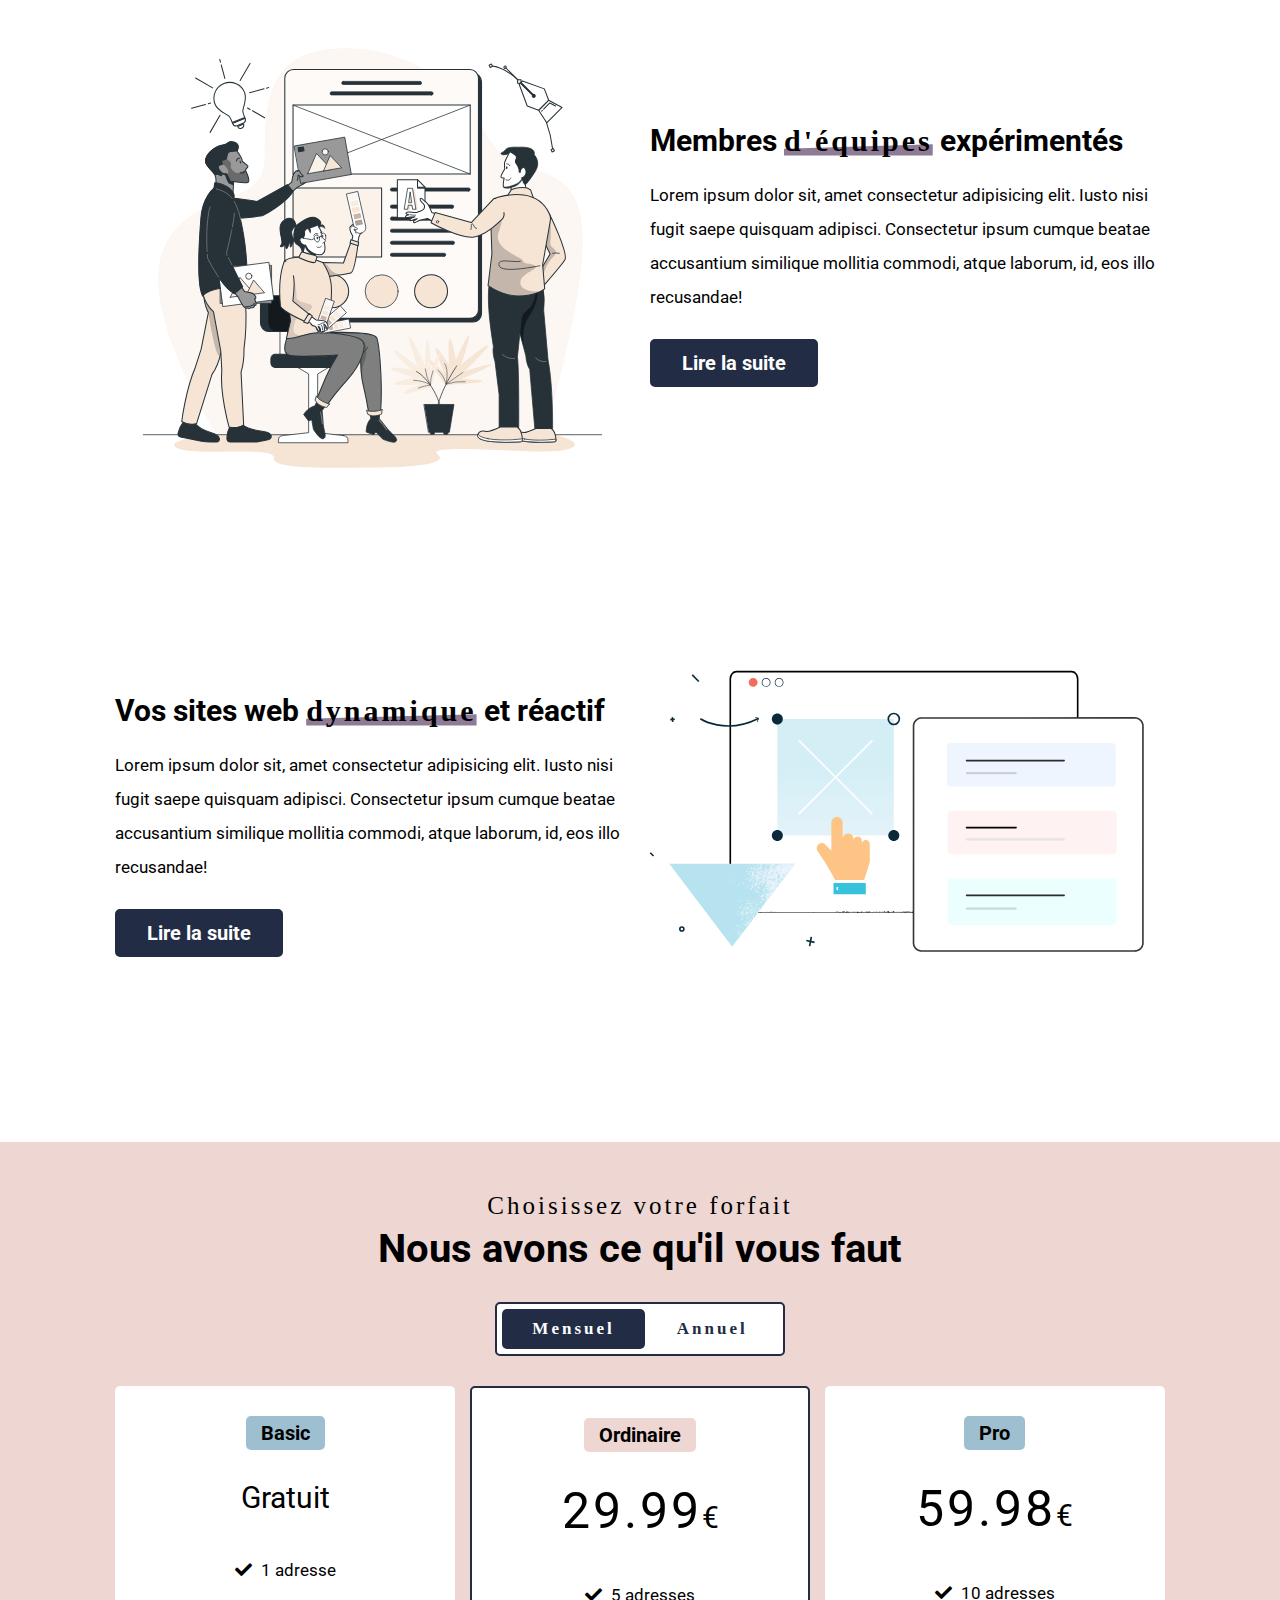
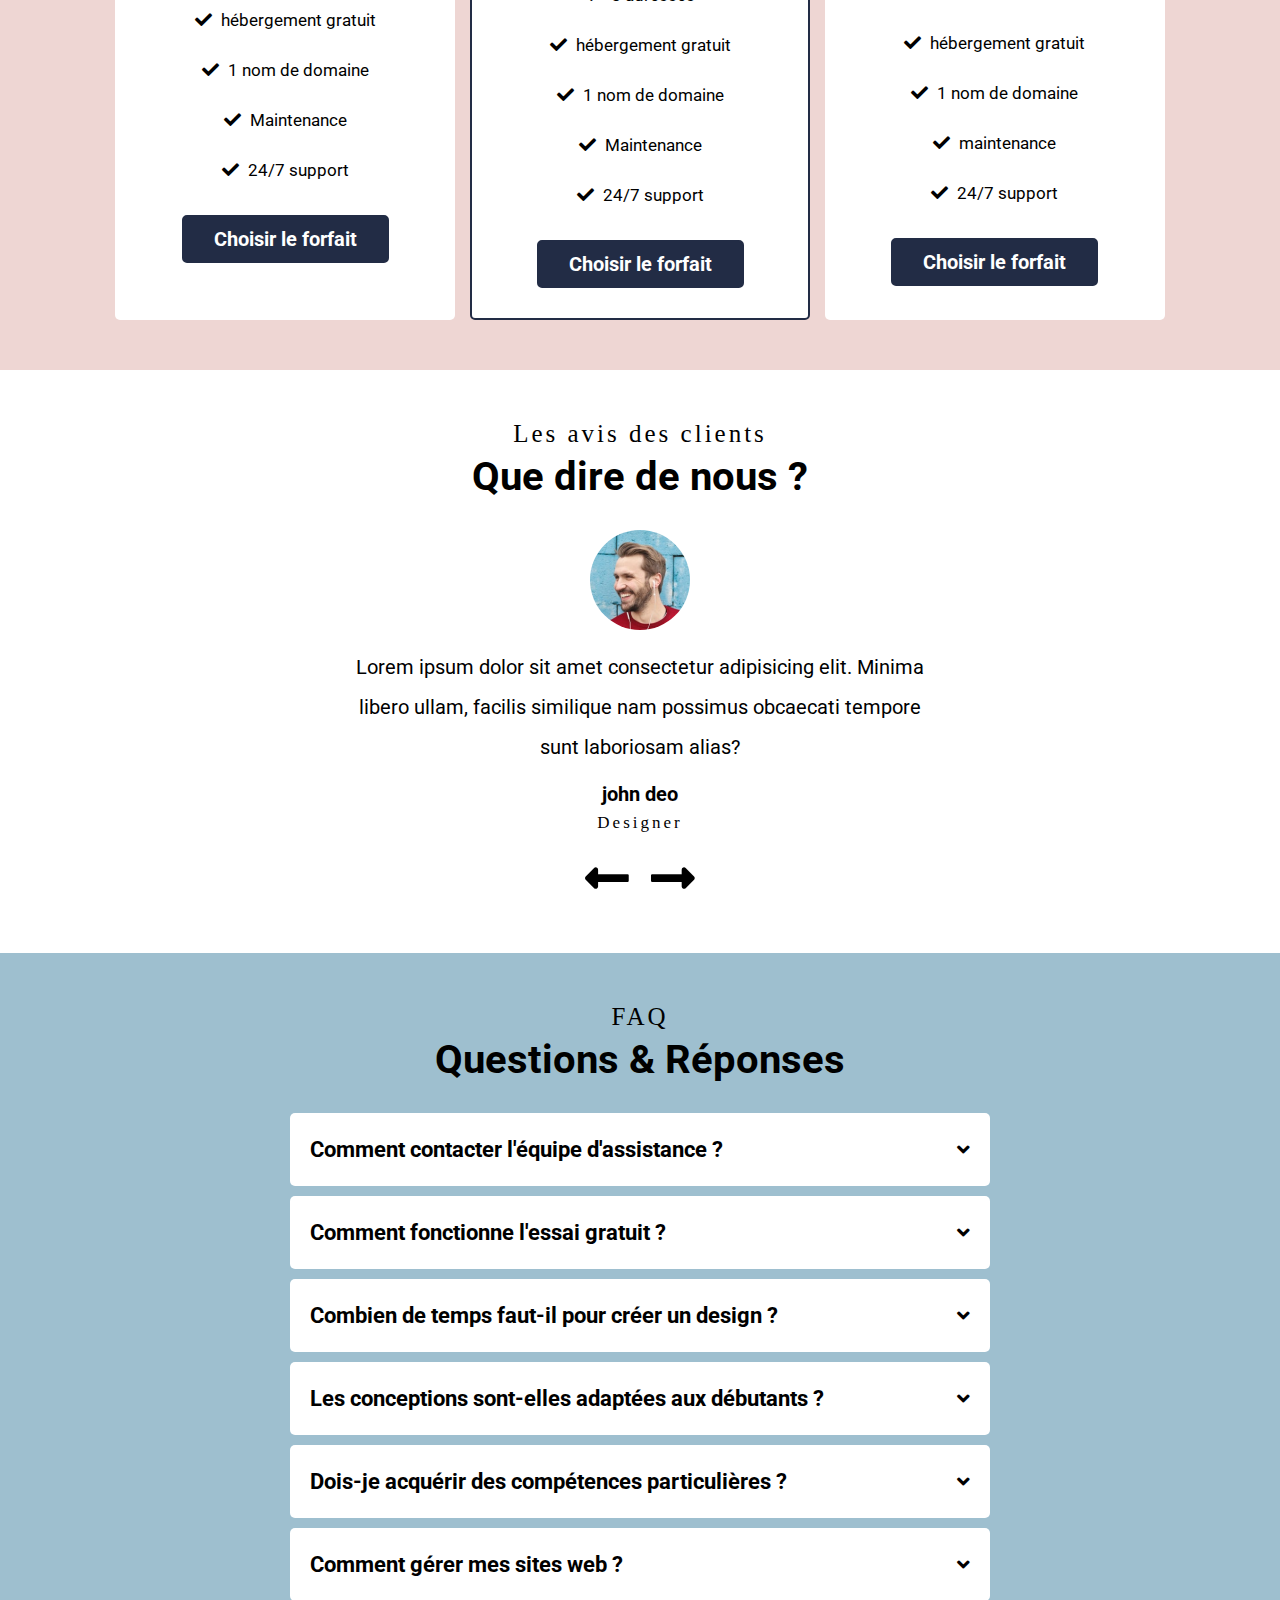
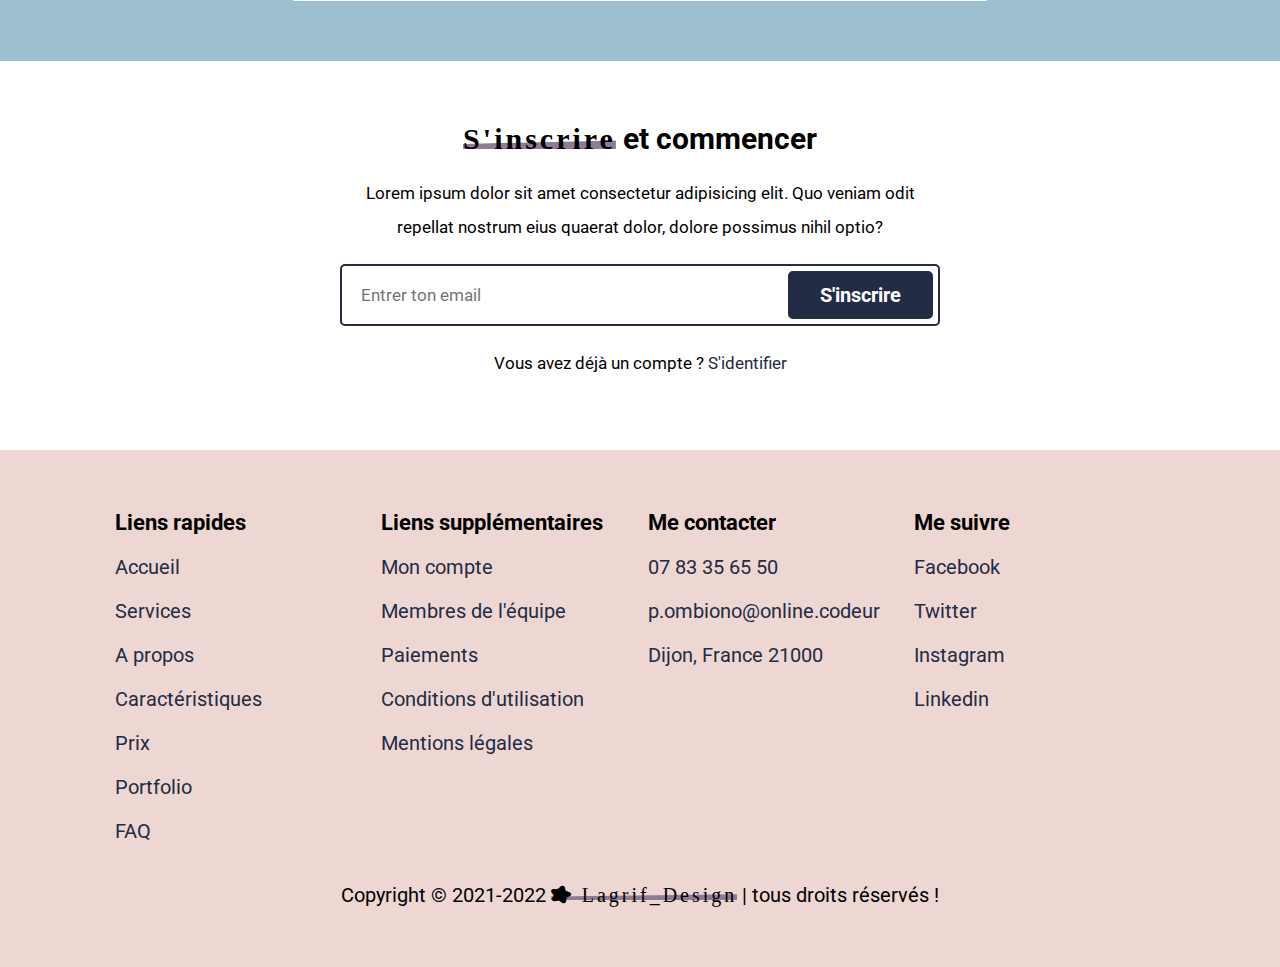
==== commit 583d81f7: "ajout portfolio" ====
--- a/index.html
+++ b/index.html
@@ -4,17 +4,17 @@
     <meta charset="UTF-8">
     <meta http-equiv="X-UA-Compatible" content="IE=edge">
     <meta name="viewport" content="width=device-width, initial-scale=1.0">
-    <meta name="description" content="Mon agence de Design">
+    <meta name="description" content="Freelance en developpement web & web mobile et Design">
     <title>Agence de design web</title>
 
     <!-- font awesome cdn link  -->
     <link rel="stylesheet" href="https://cdnjs.cloudflare.com/ajax/libs/font-awesome/5.15.4/css/all.min.css">
    
     <!-- custom css file link  -->
-    <link rel="stylesheet" href="css/style.css">
+    <link rel="stylesheet" href="./css/style.css">
 
     <!--custom favicon-->
-    <link rel="icon" href="images/favicon.svg" sizes="any" type="image/svg+xml">
+    <link rel="icon" href="./images/favicon.svg" sizes="any" type="image/svg+xml">
 
 </head>
 <body>
@@ -23,7 +23,7 @@
 
 <header class="header">
 
-    <a href="#" class="logo line-down"><img src="images/ld-design.svg" class="ld" alt=""><p></p> Lagrif_Design </a>
+    <a href="#" class="logo line-down"><img src="./images/ld-design.svg" class="ld" alt=""><p></p> Lagrif_Design </a>
 
     <nav class="navbar">
         <a href="#home">Accueil</a>
@@ -31,7 +31,7 @@
         <a href="#about">A propos</a>
         <a href="#features">Caractéristiques</a>
         <a href="#pricing">Prix</a>
-        <a href="#reviews">Commentaires</a>
+        <a href="https://paule29.github.io/">Portfolio</a>
         <a href="#faq">FAQ</a>
     </nav>
 
@@ -67,15 +67,15 @@
 <section class="services" id="services">
 
     <div class="heading">
-        <span>Nos services</span>
-        <h1>Ce que nous faisons ?</h1>
+        <span>Ce que nous faisons</span>
+        <h1>Nos services</h1>
     </div>
 
     <div class="box-container">
 
         <div class="box">
             <img src="images/icon-1.svg" alt="">
-            <h3>service name</h3>
+            <h3>Conseils</h3>
             <p>Lorem ipsum dolor sit amet consectetur adipisicing elit. Nihil, corporis.</p>
         </div>
 
@@ -460,17 +460,17 @@
             <a href="#about">A propos</a>
             <a href="#features">Caractéristiques</a>
             <a href="#pricing">Prix</a>
-            <a href="#reviews">Commentaires</a>
+            <a href="https://paule29.github.io/">Portfolio</a>
             <a href="#faq">FAQ</a>
         </div>
 
         <div class="box">
             <h3>Liens supplémentaires</h3>
-            <a href="#">Mon compte</a>
-            <a href="#">Membres de l'équipe</a>
-            <a href="#">Paiements</a>
-            <a href="#">Conditions d'utilisation</a>
-            <a href="#">Mentions légales</a>
+            <a href="pages/blog.html">Mon compte</a>
+            <a href="pages/team.html">Membres de l'équipe</a>
+            <a href="pages/paiements.html">Paiements</a>
+            <a href="pages/condition.html">Conditions d'utilisation</a>
+            <a href="pages/mentions-legales.html">Mentions légales</a>
         </div>
 
         <div class="box">
@@ -483,10 +483,10 @@
 
         <div class="box">
             <h3>Me suivre</h3>
-            <a href="#">Facebook</a>
-            <a href="#">Twitter</a>
-            <a href="#">Instagram</a>
-            <a href="#">Linkedin</a>
+            <a href="https://www.facebook.com/">Facebook</a>
+            <a href="https://www.twitter.com/">Twitter</a>
+            <a href="https://www.intagram.com/">Instagram</a>
+            <a href="https://www.linkedin.com/">Linkedin</a>
             
         </div>
 
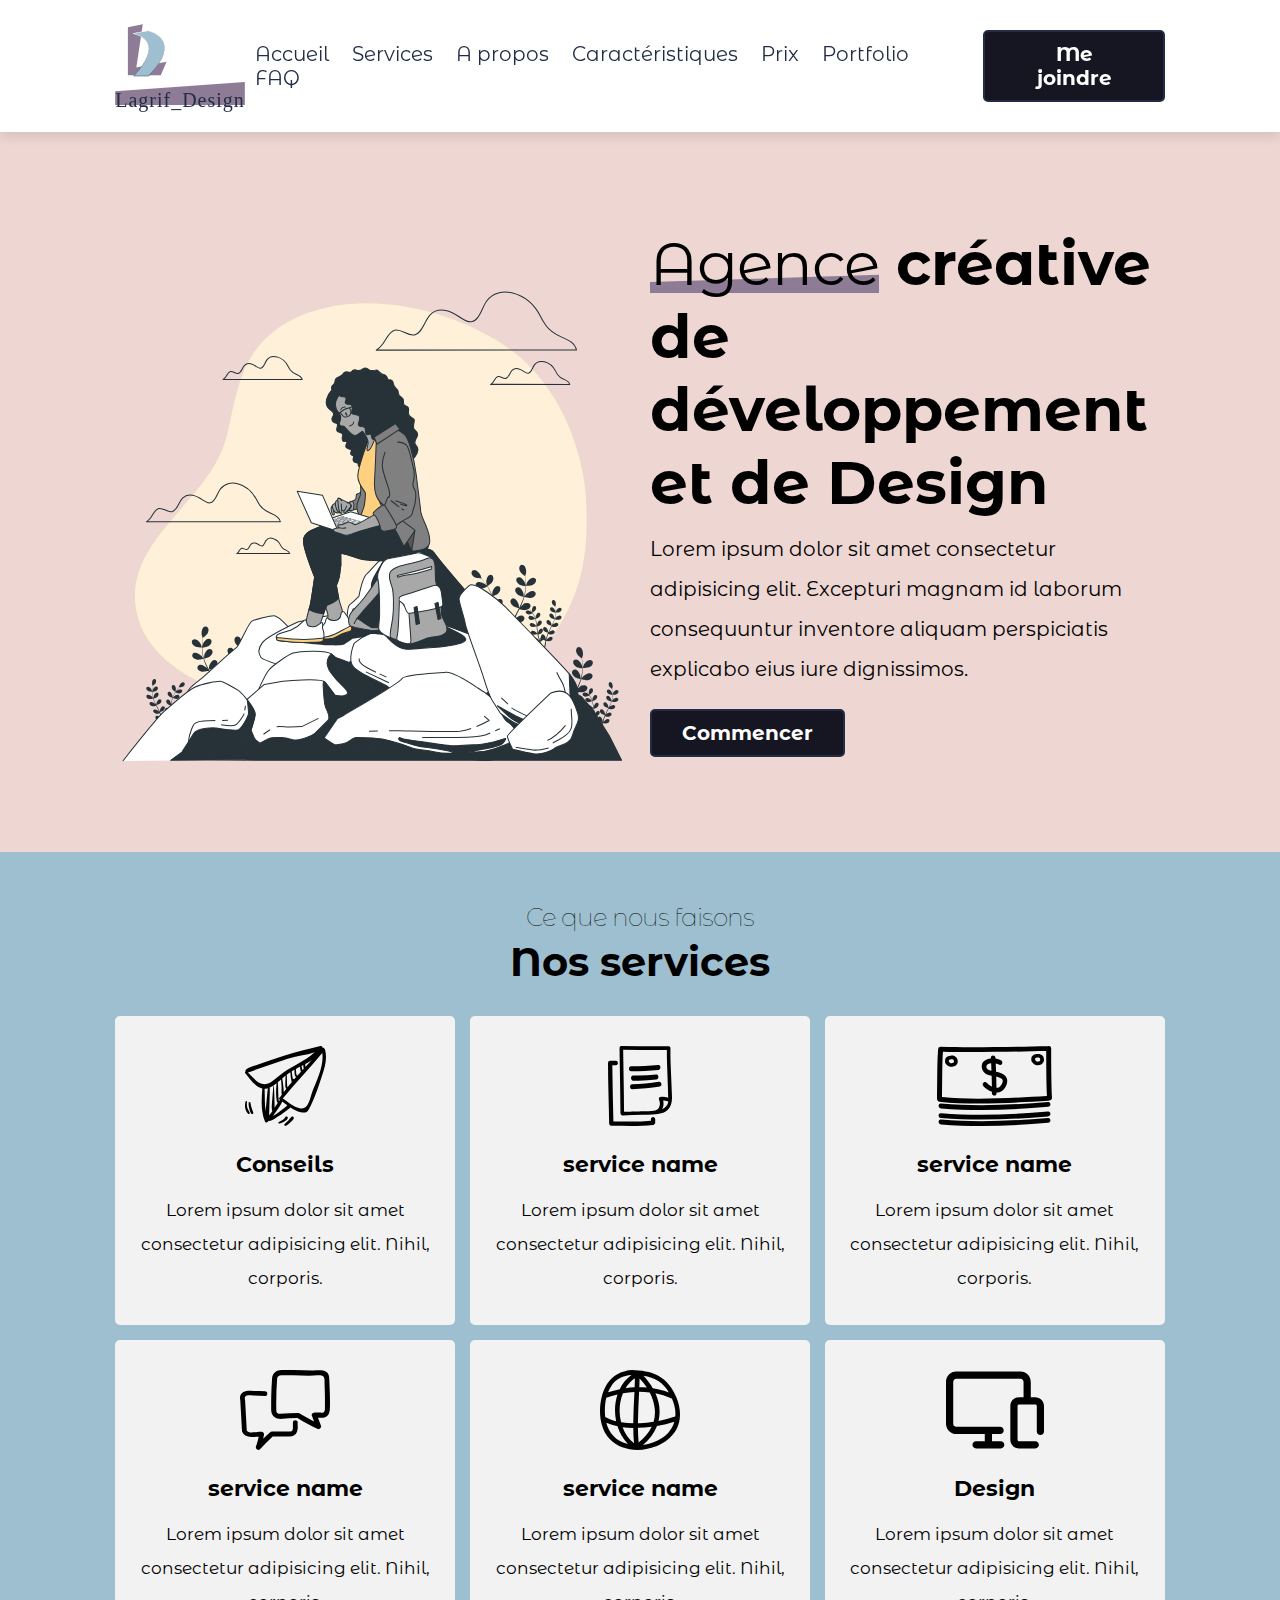
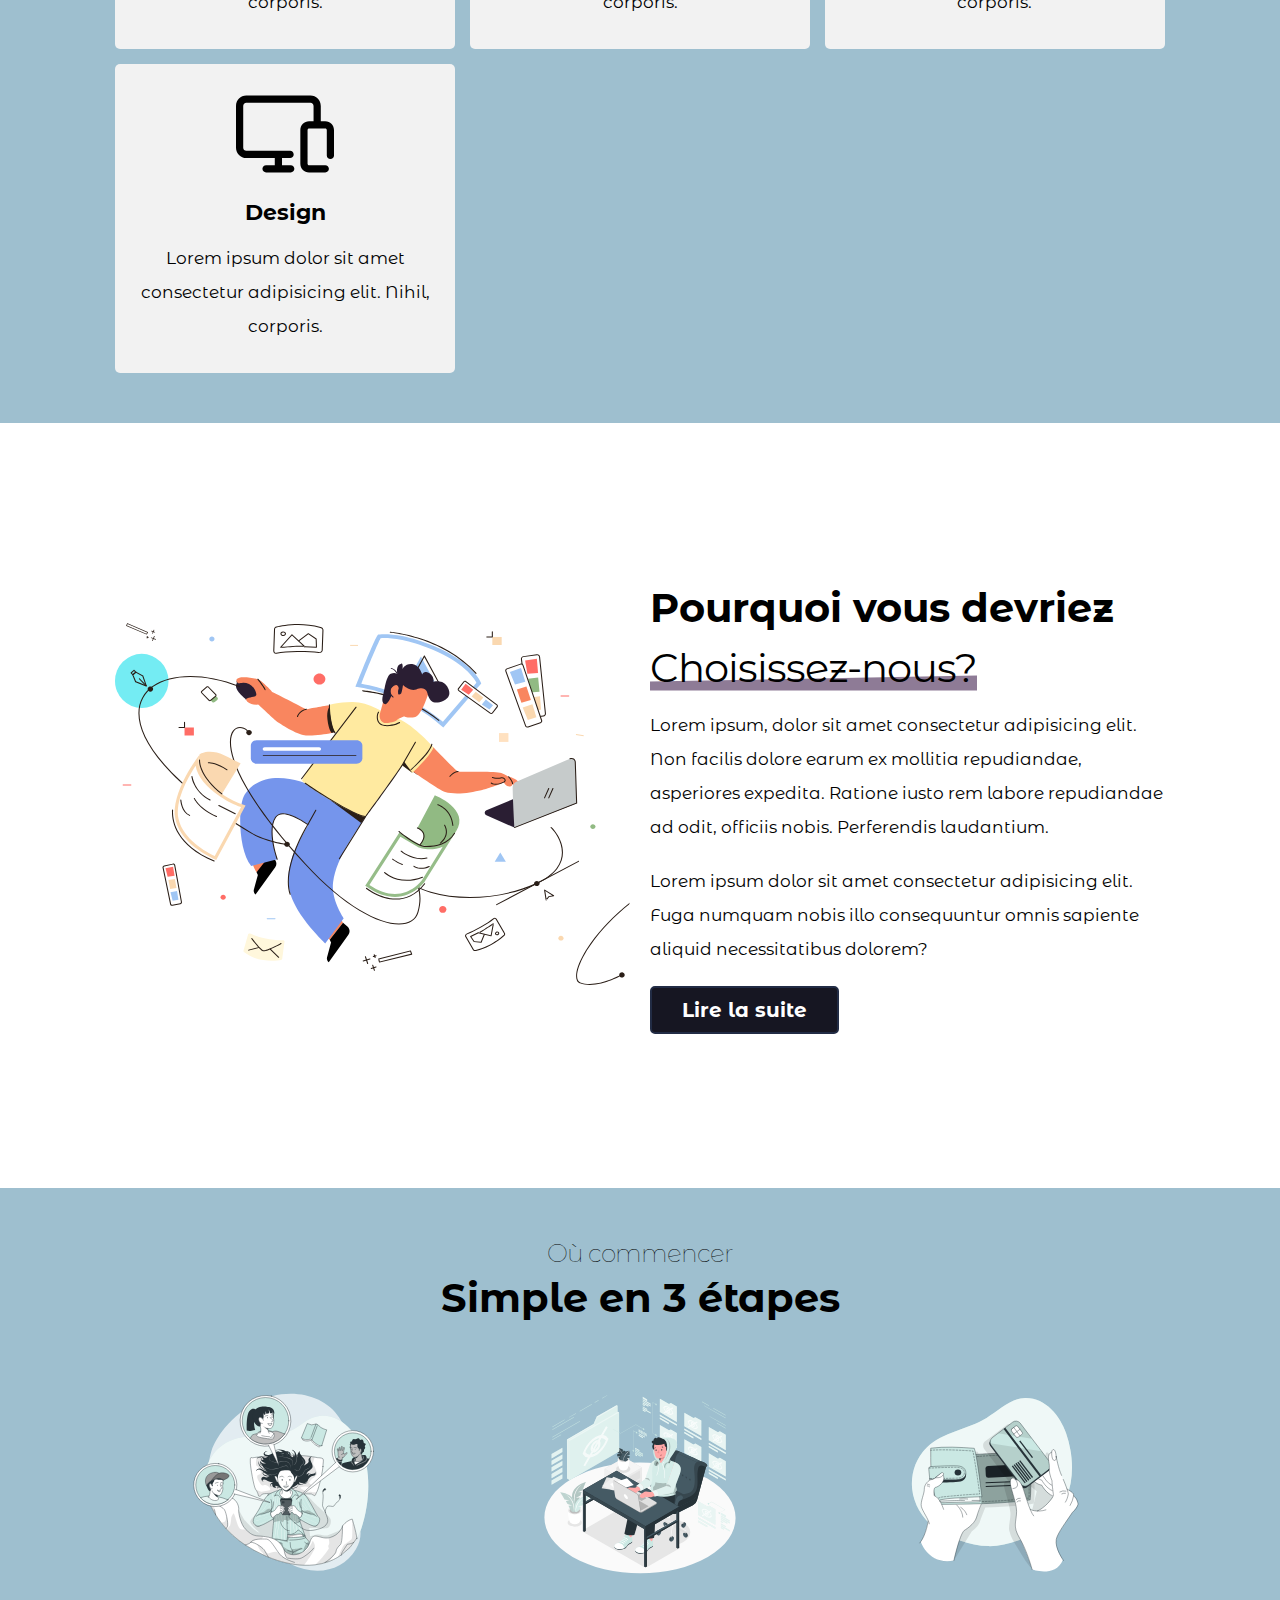
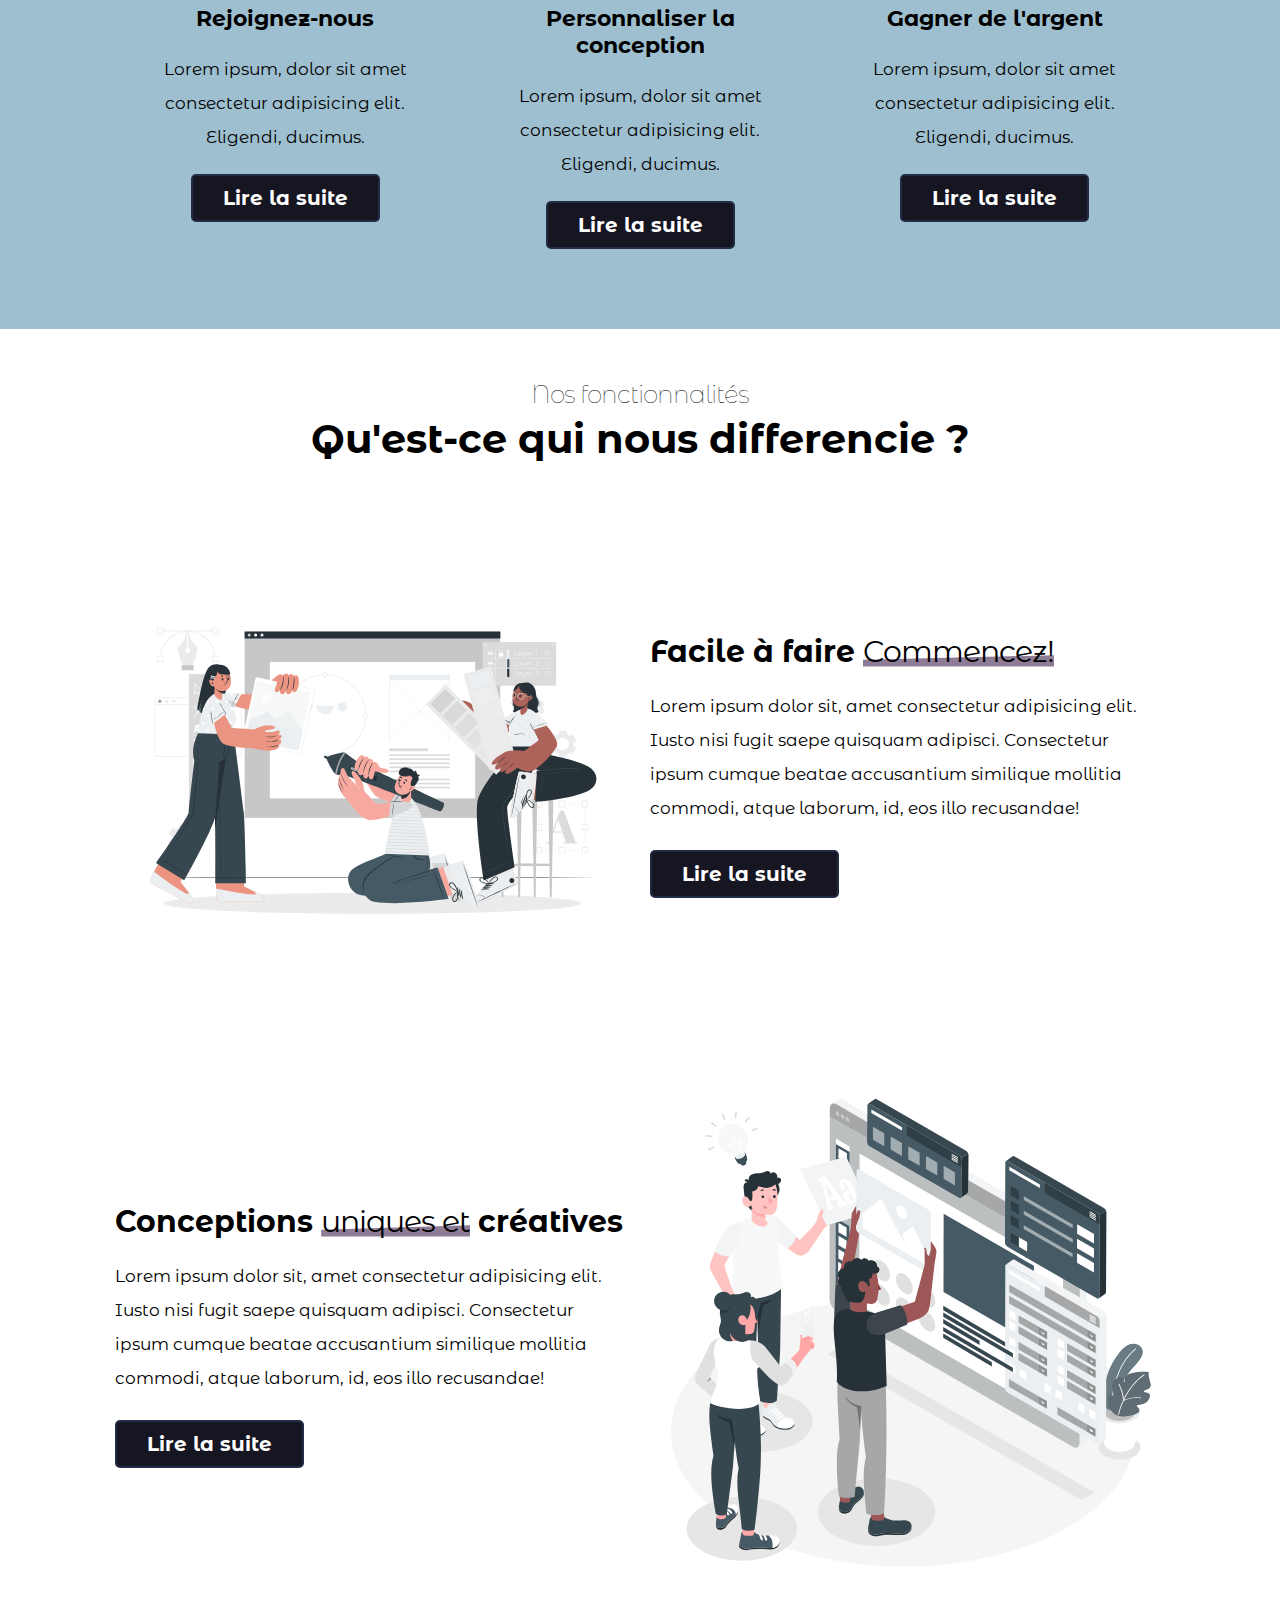
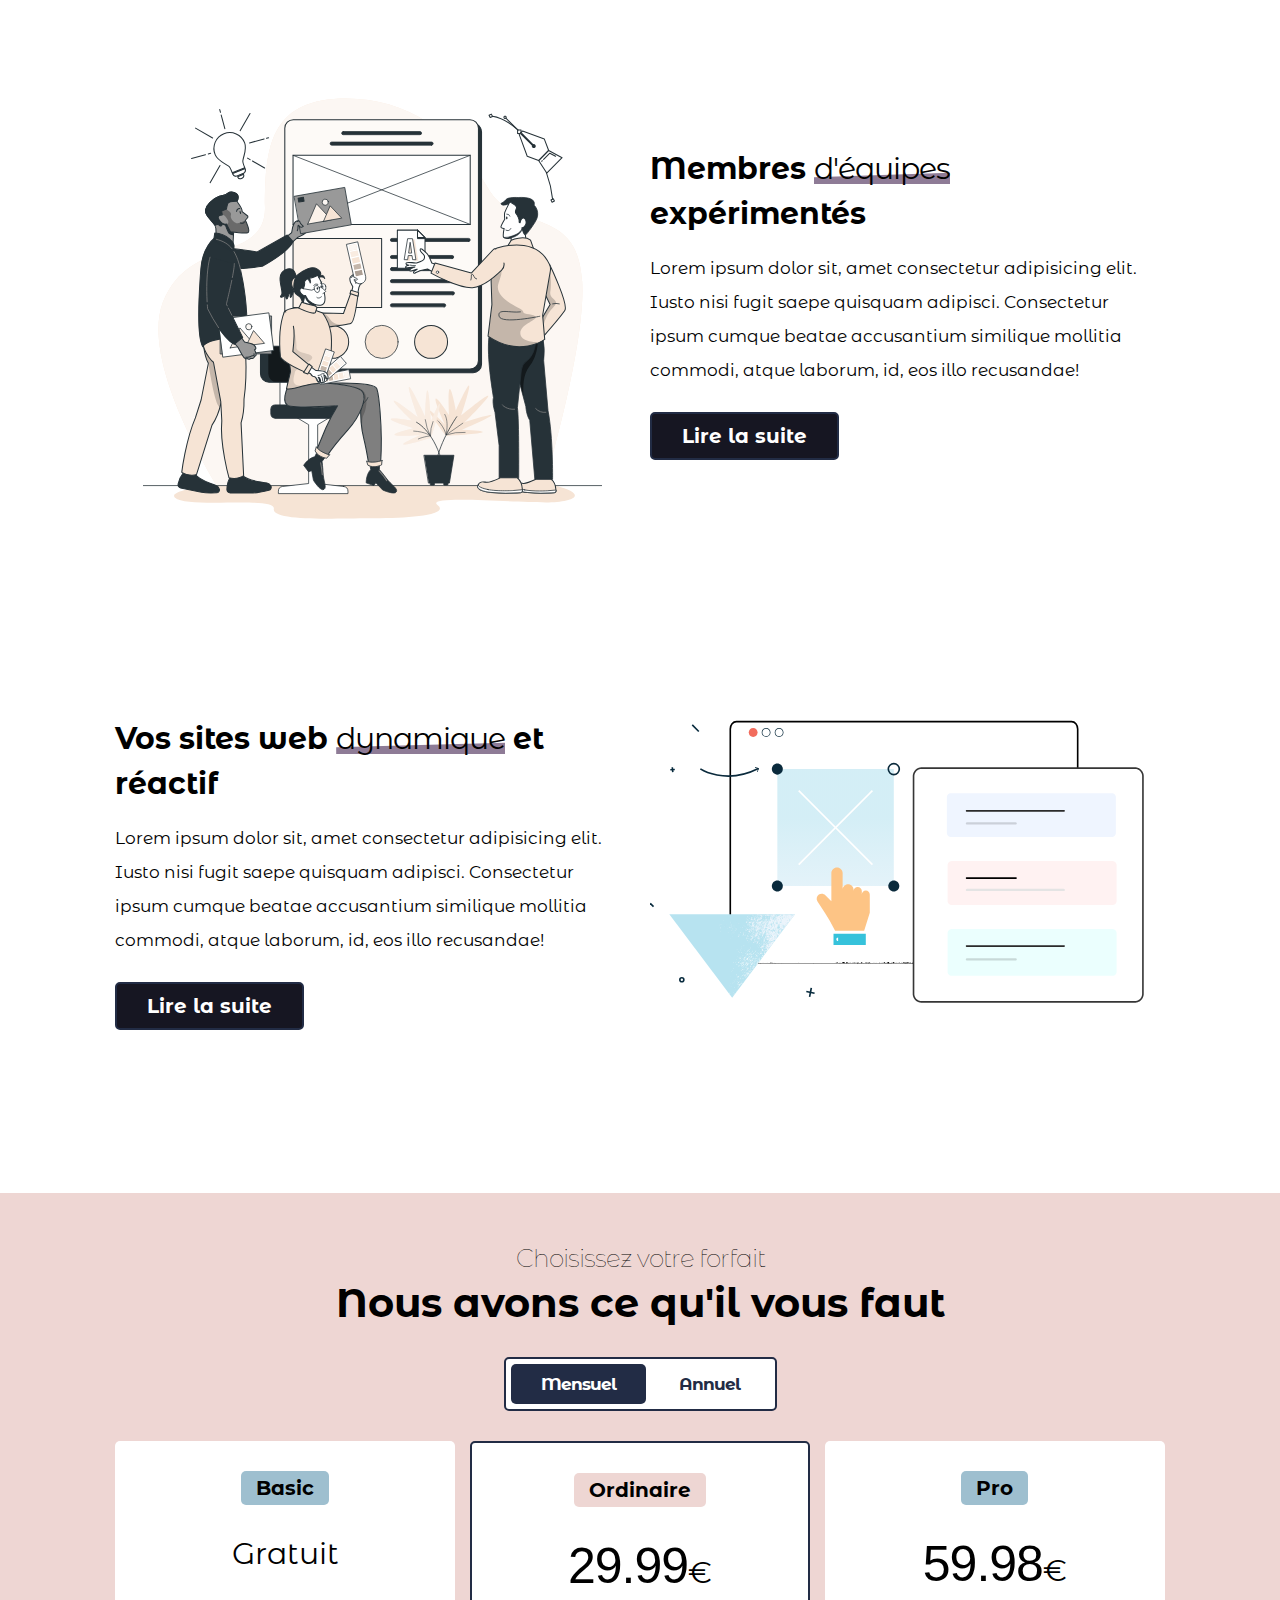
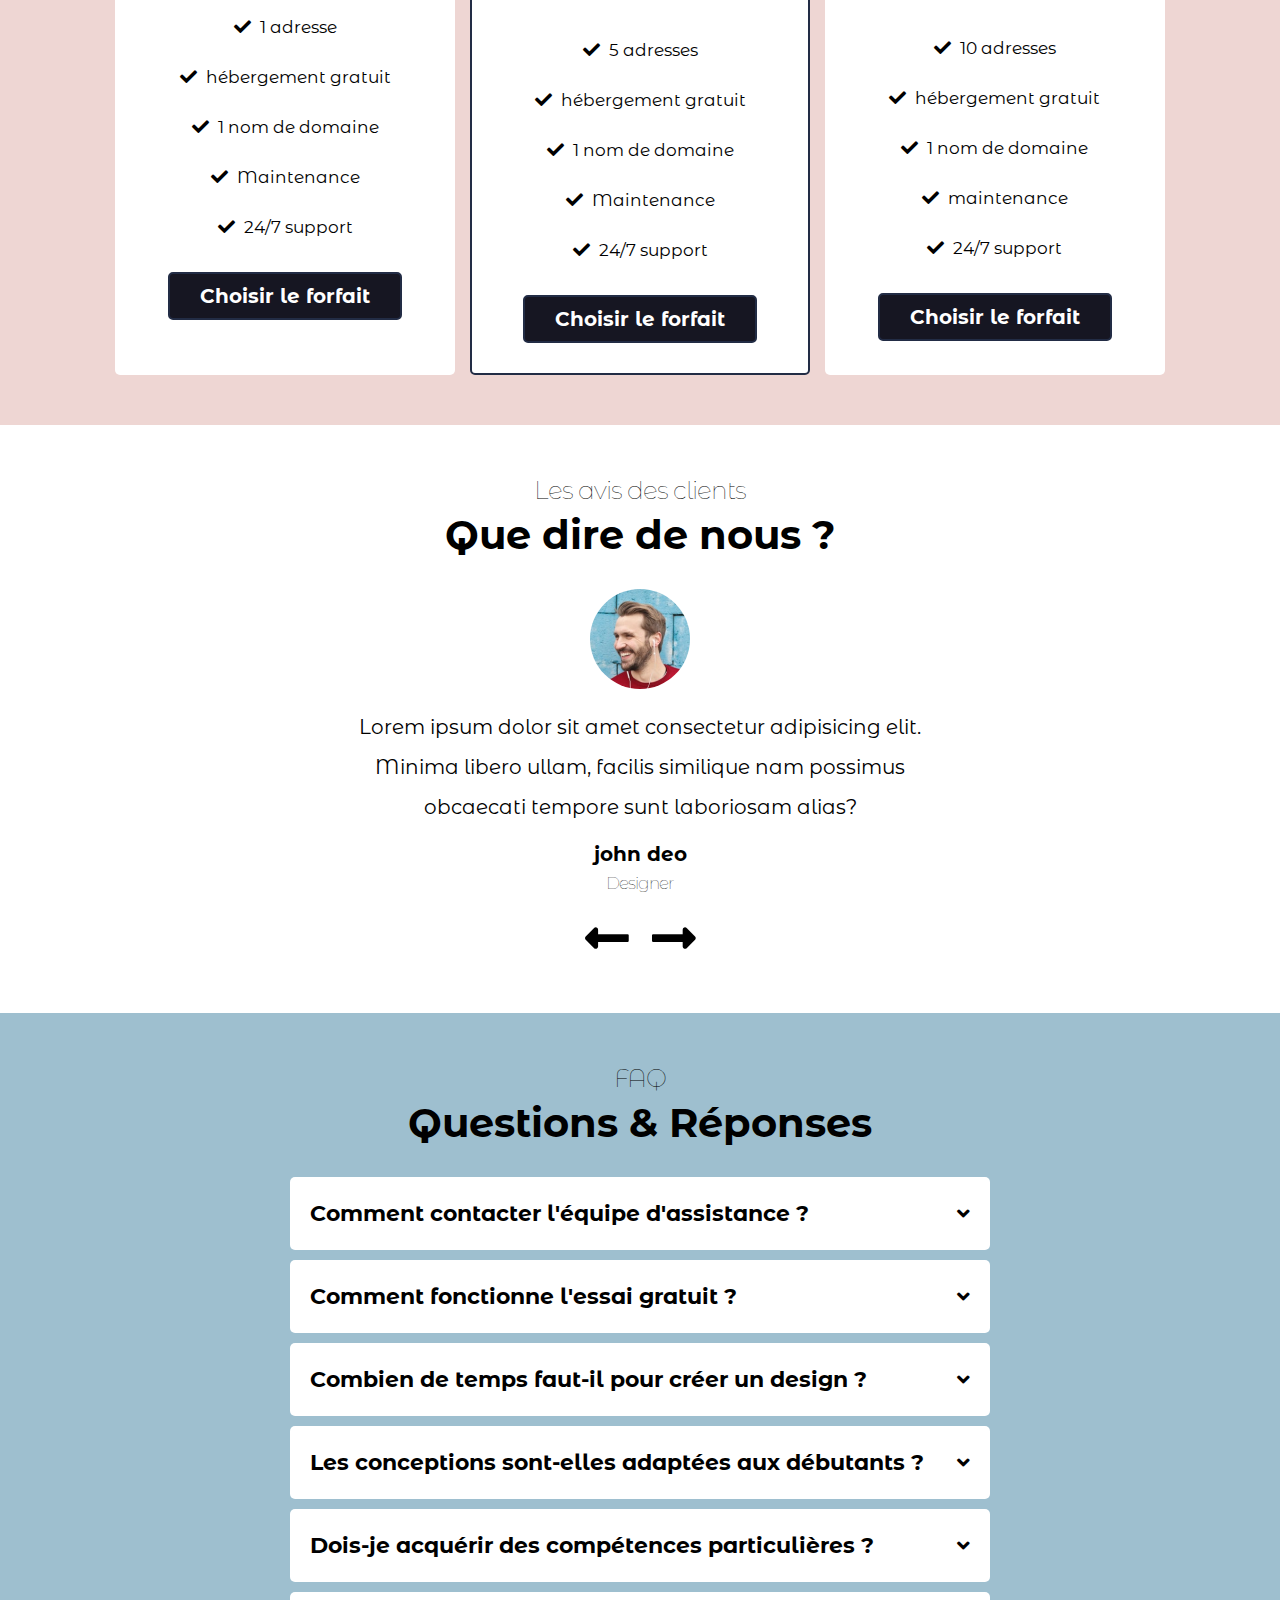
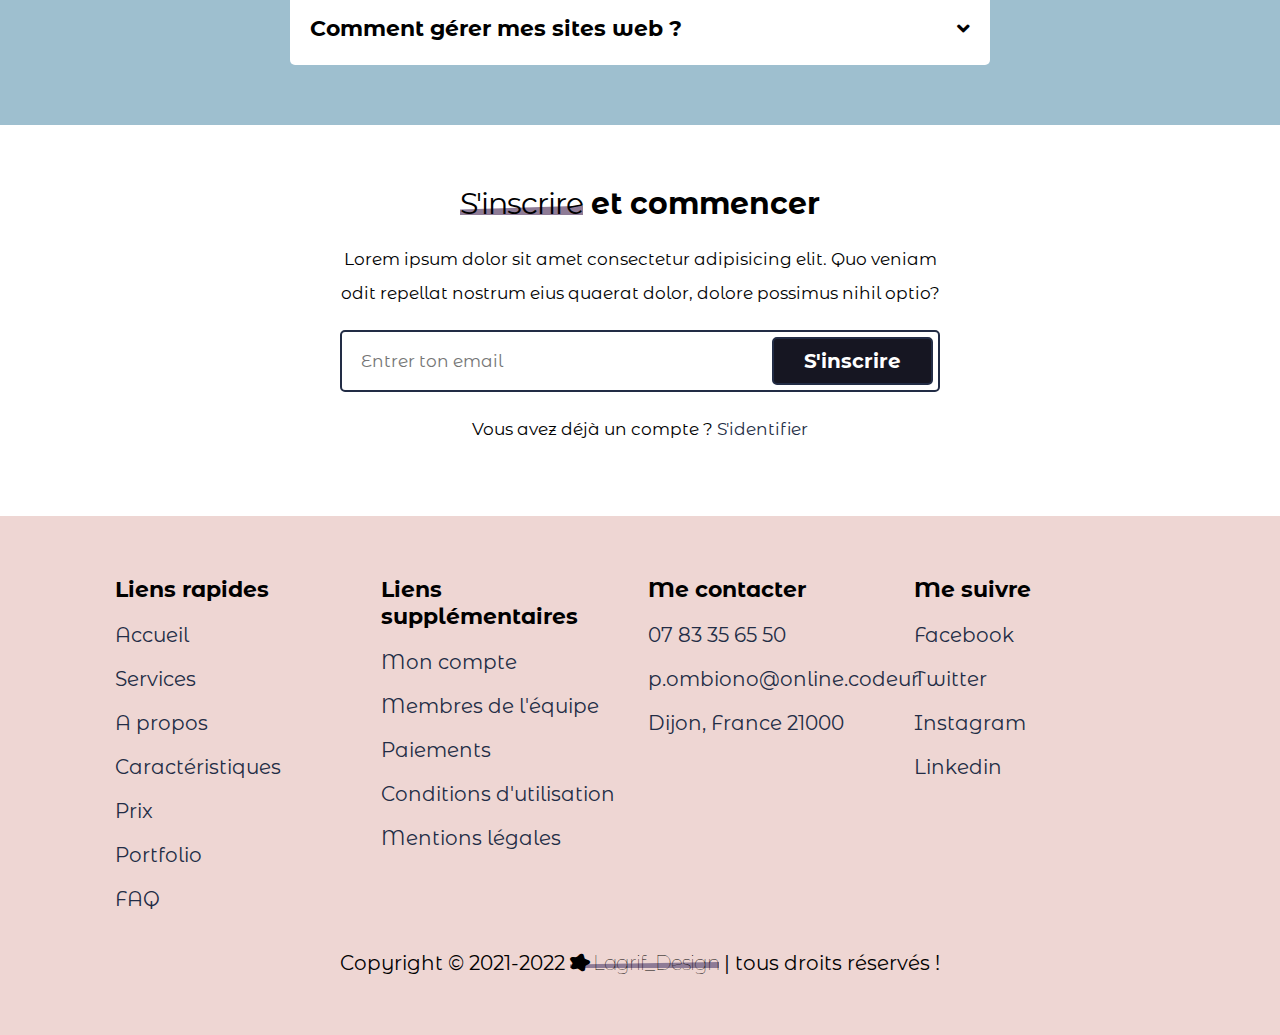
==== commit 098f0329: "modif de la typo" ====
--- a/index.html
+++ b/index.html
@@ -478,7 +478,7 @@
             
             <a href="#">07 83 35 65 50 </a>
             <a href="#">p.ombiono@online.codeur</a>
-            <a href="#">Dijon, France 21000</a>
+            <a href="#">Dijon, France 21000 </a>
         </div>
 
         <div class="box">
@@ -489,6 +489,7 @@
             <a href="https://www.linkedin.com/">Linkedin</a>
             
         </div>
+       
 
     </div>
 
--- a/css/style.css
+++ b/css/style.css
@@ -1,6 +1,6 @@
-@import url("https://fonts.googleapis.com/css2?family=Roboto:wght@100;300&display=swap");
+@import url('https://fonts.googleapis.com/css2?family=Montserrat+Alternates:wght@300;400;500&display=swap');
 * {
-  font-family: 'Roboto', sans-serif;
+  font-family: 'Montserrat Alternates', sans-serif;
   margin: 0;
   padding: 0;
   -webkit-box-sizing: border-box;
@@ -60,7 +60,7 @@
   padding: 1rem 3rem;
   font-size: 2rem;
   color: #fff;
-  background: #222c45;
+  background: #161622;
   border: 0.2rem solid #222c45;
   cursor: pointer;
   font-weight: bolder;
@@ -68,8 +68,8 @@
 }
 
 .btn:hover {
-  background: none;
-  color: #222c45;
+  background: #8e7b96;
+  color: #fff;
 }
 
 .line-down {
@@ -675,8 +675,9 @@
   font-size: 2rem;
 }
 span{
-  font-family: 'Bungee Shade', cursive;
-  letter-spacing: 3px;
+  font-family: 'Montserrat Alternates', sans-serif;
+ font-weight: lighter;
+  letter-spacing: -1px;
 }
 
 @media (max-width: 1200px) {
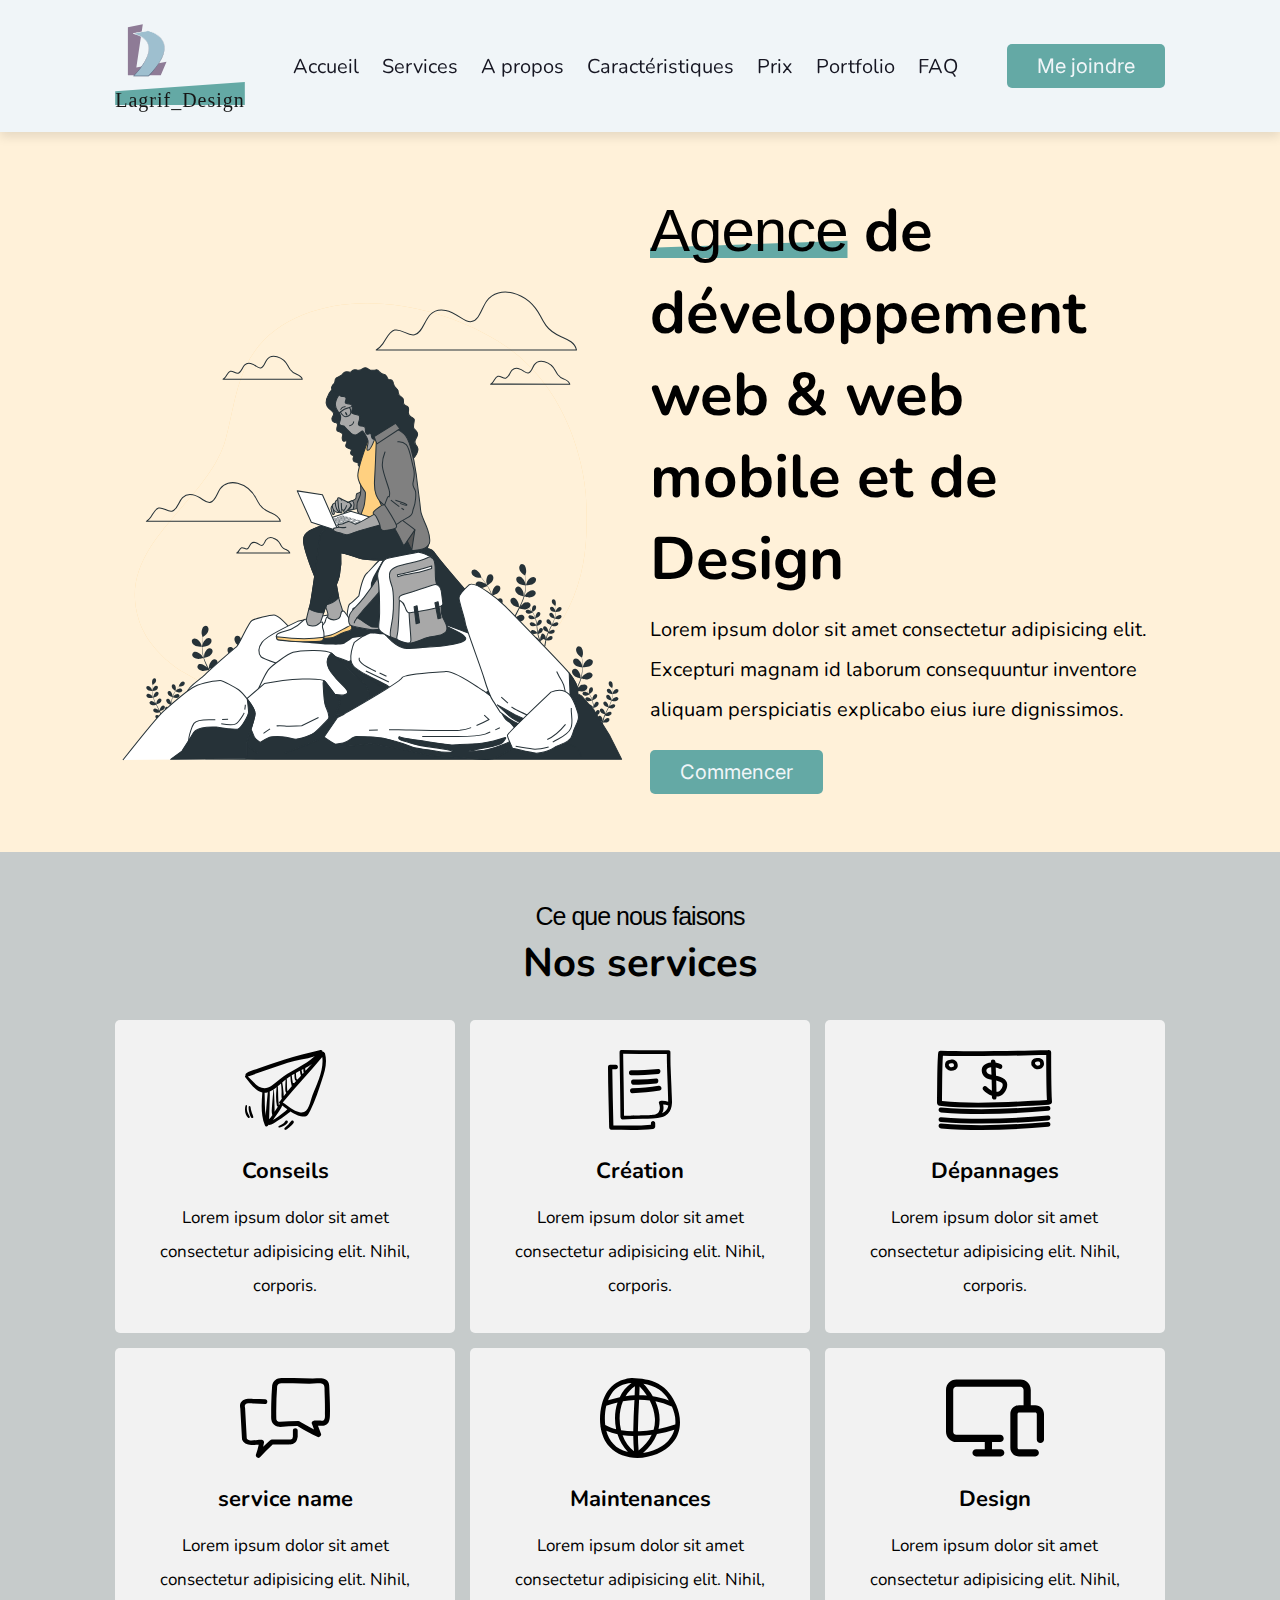
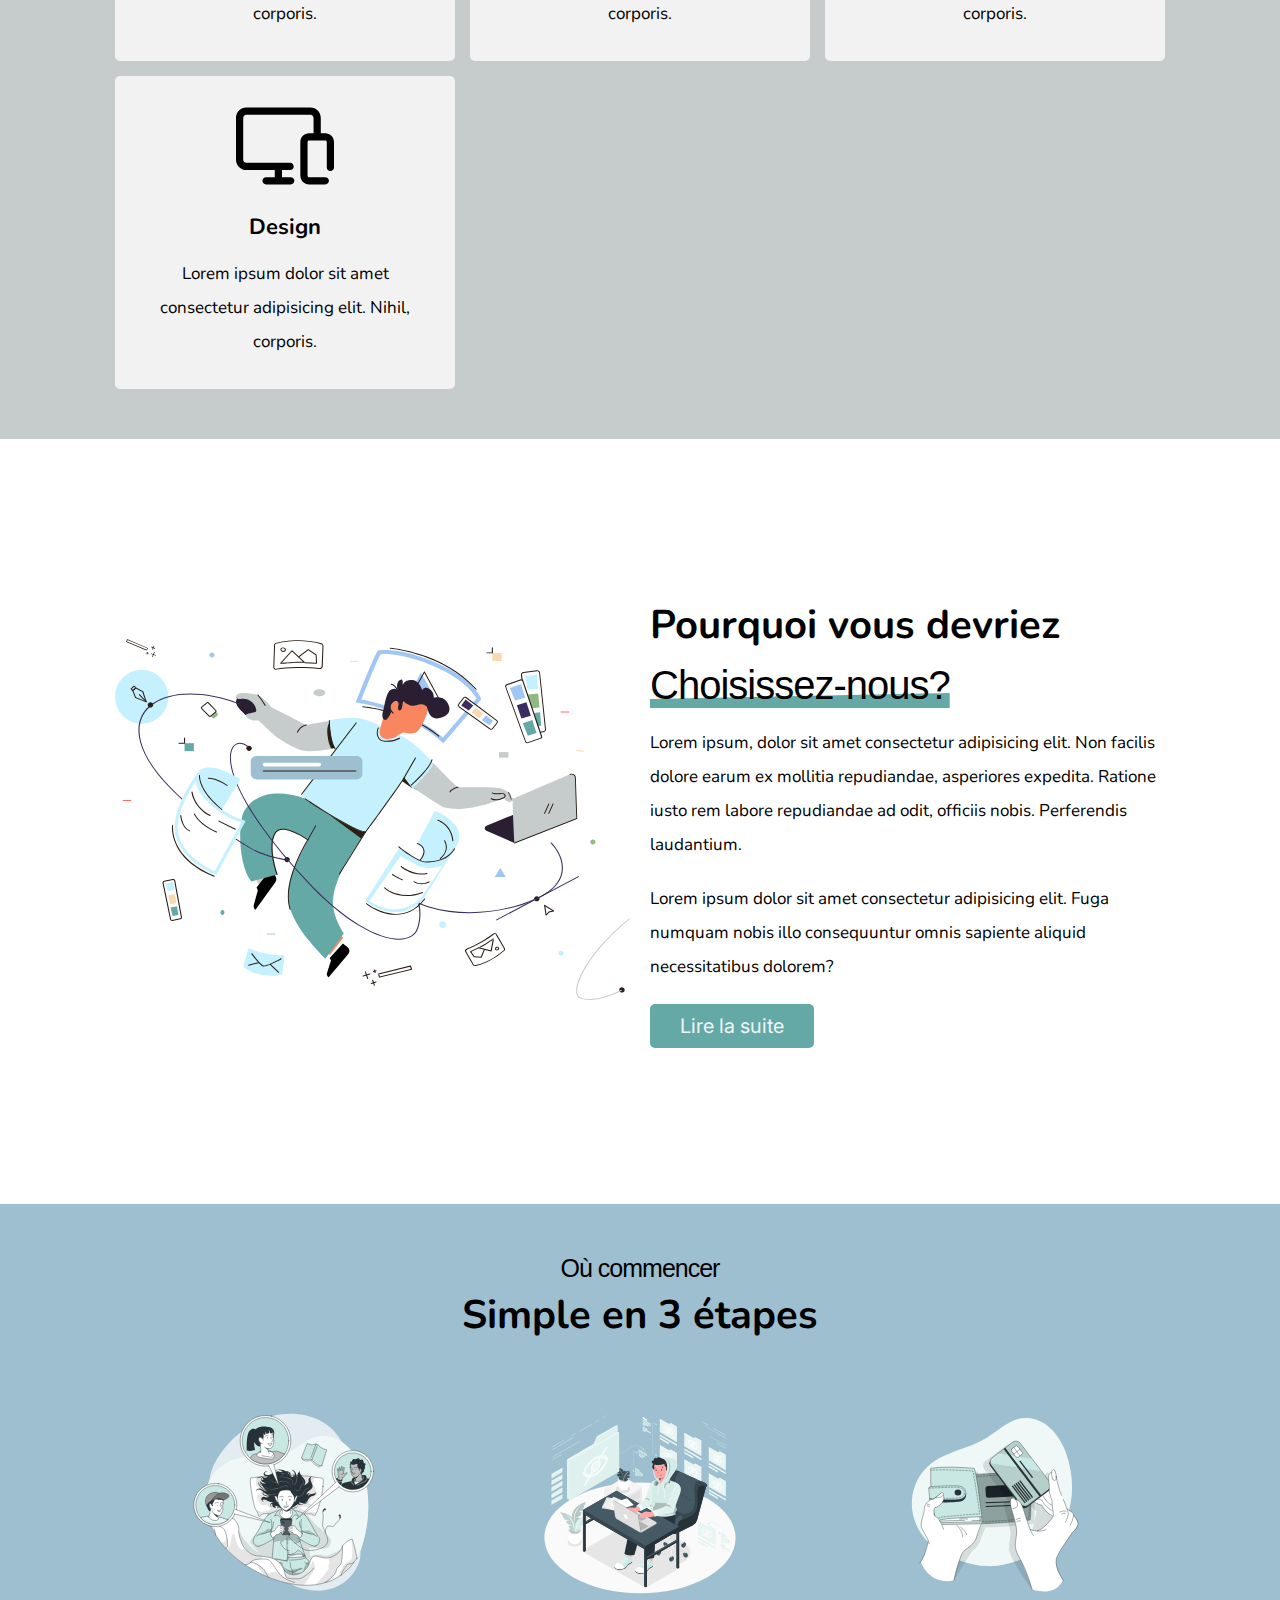
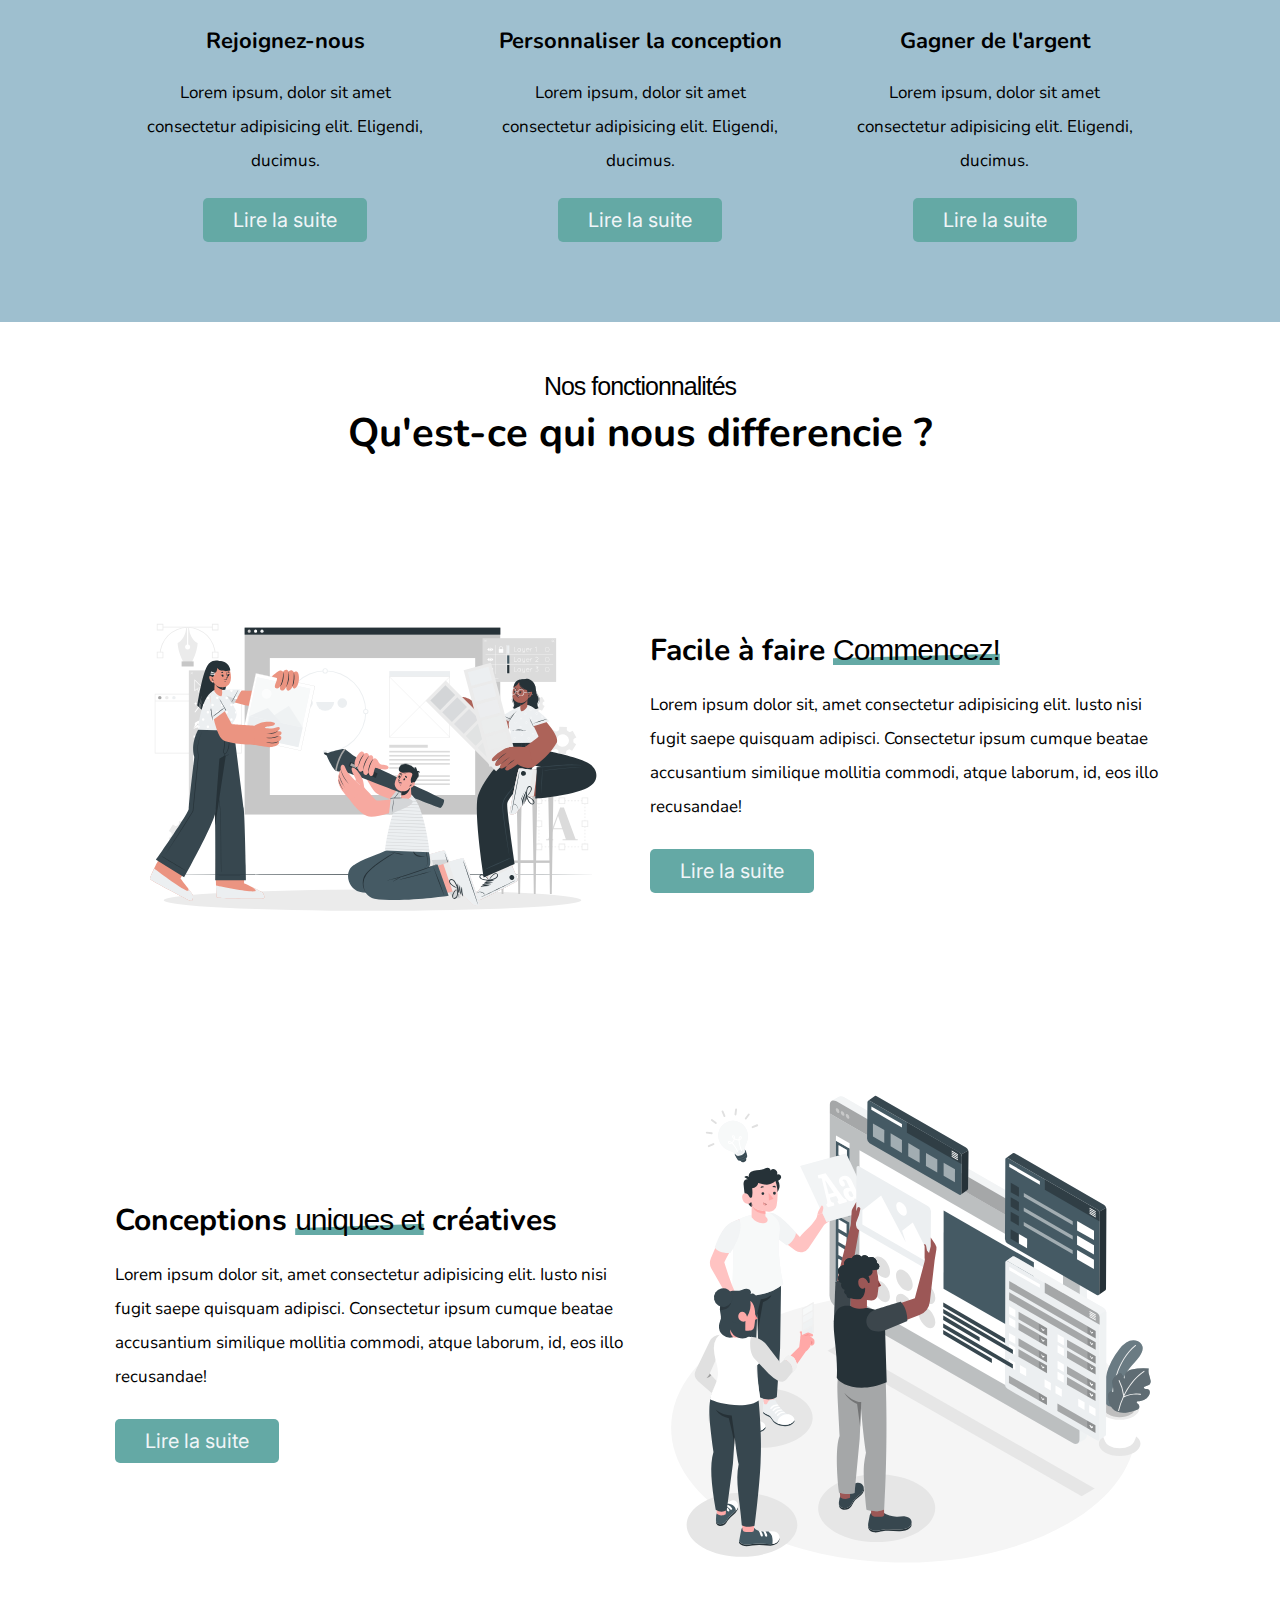
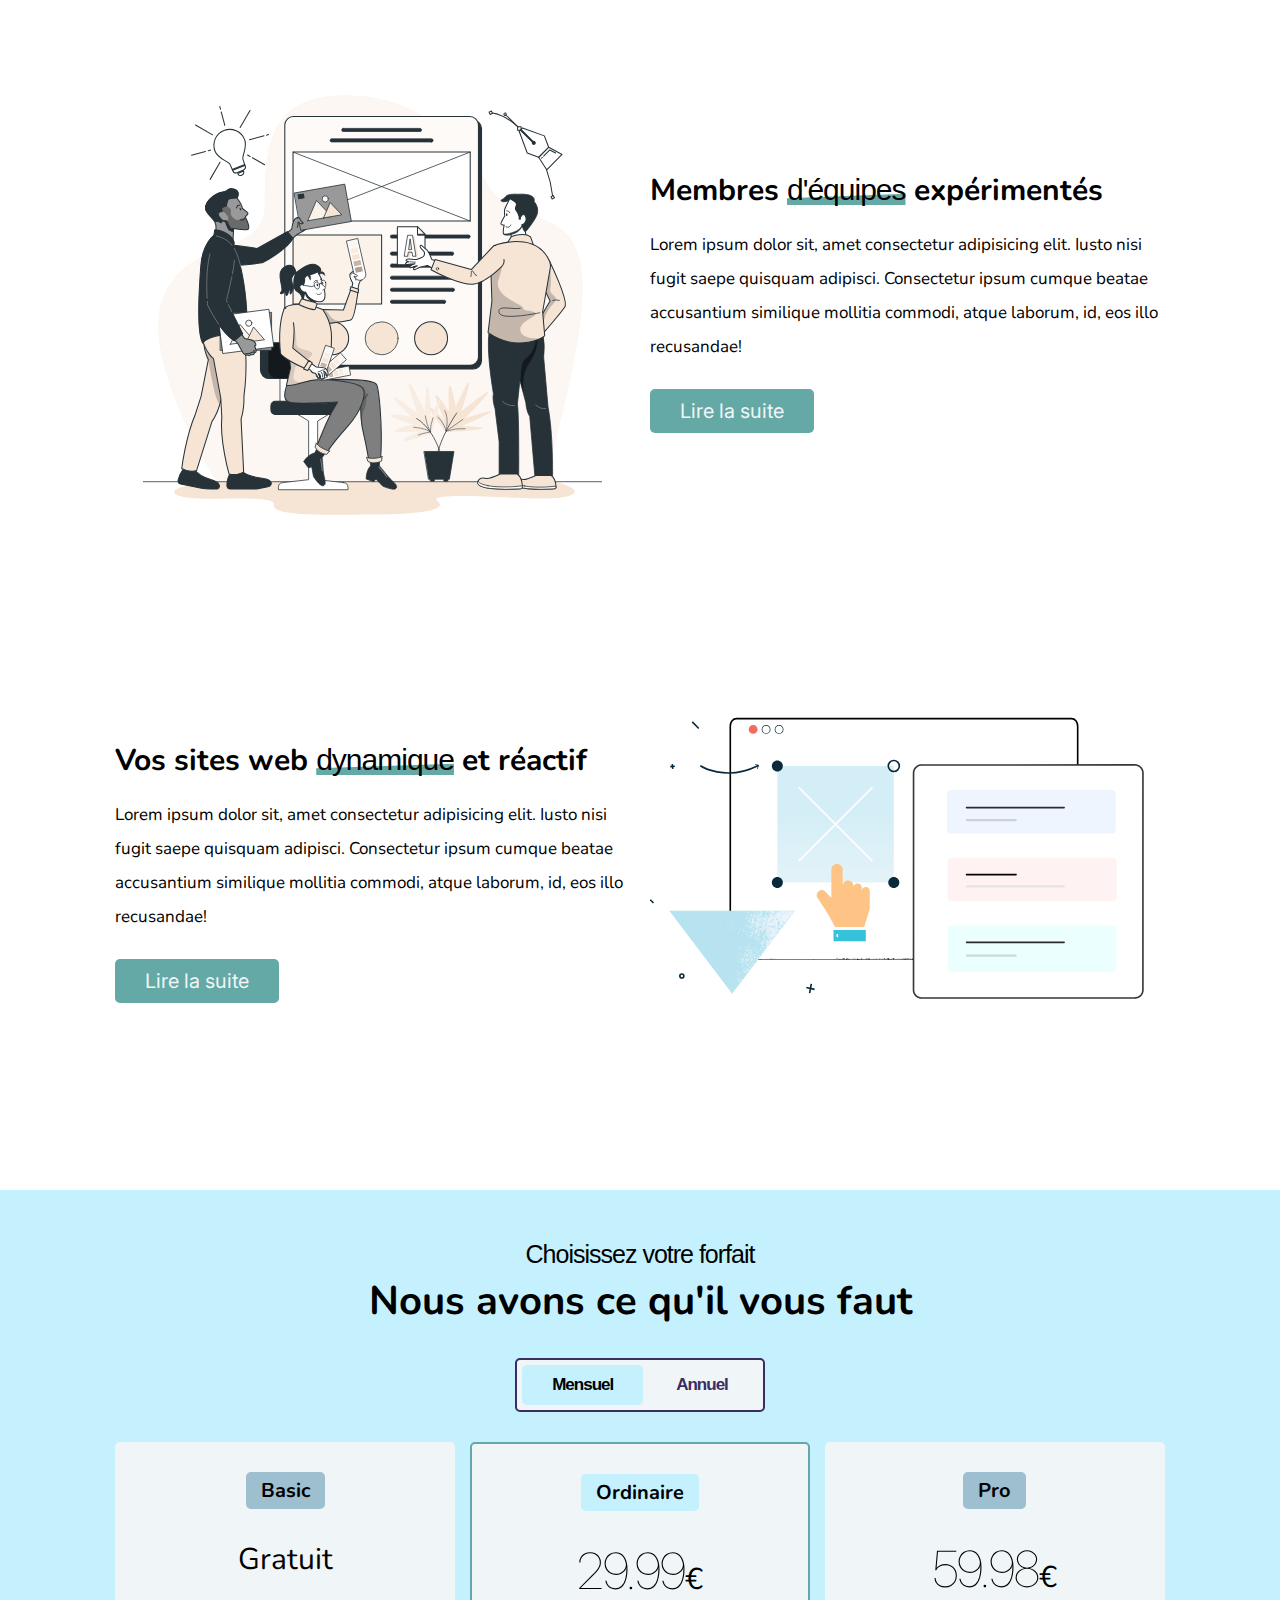
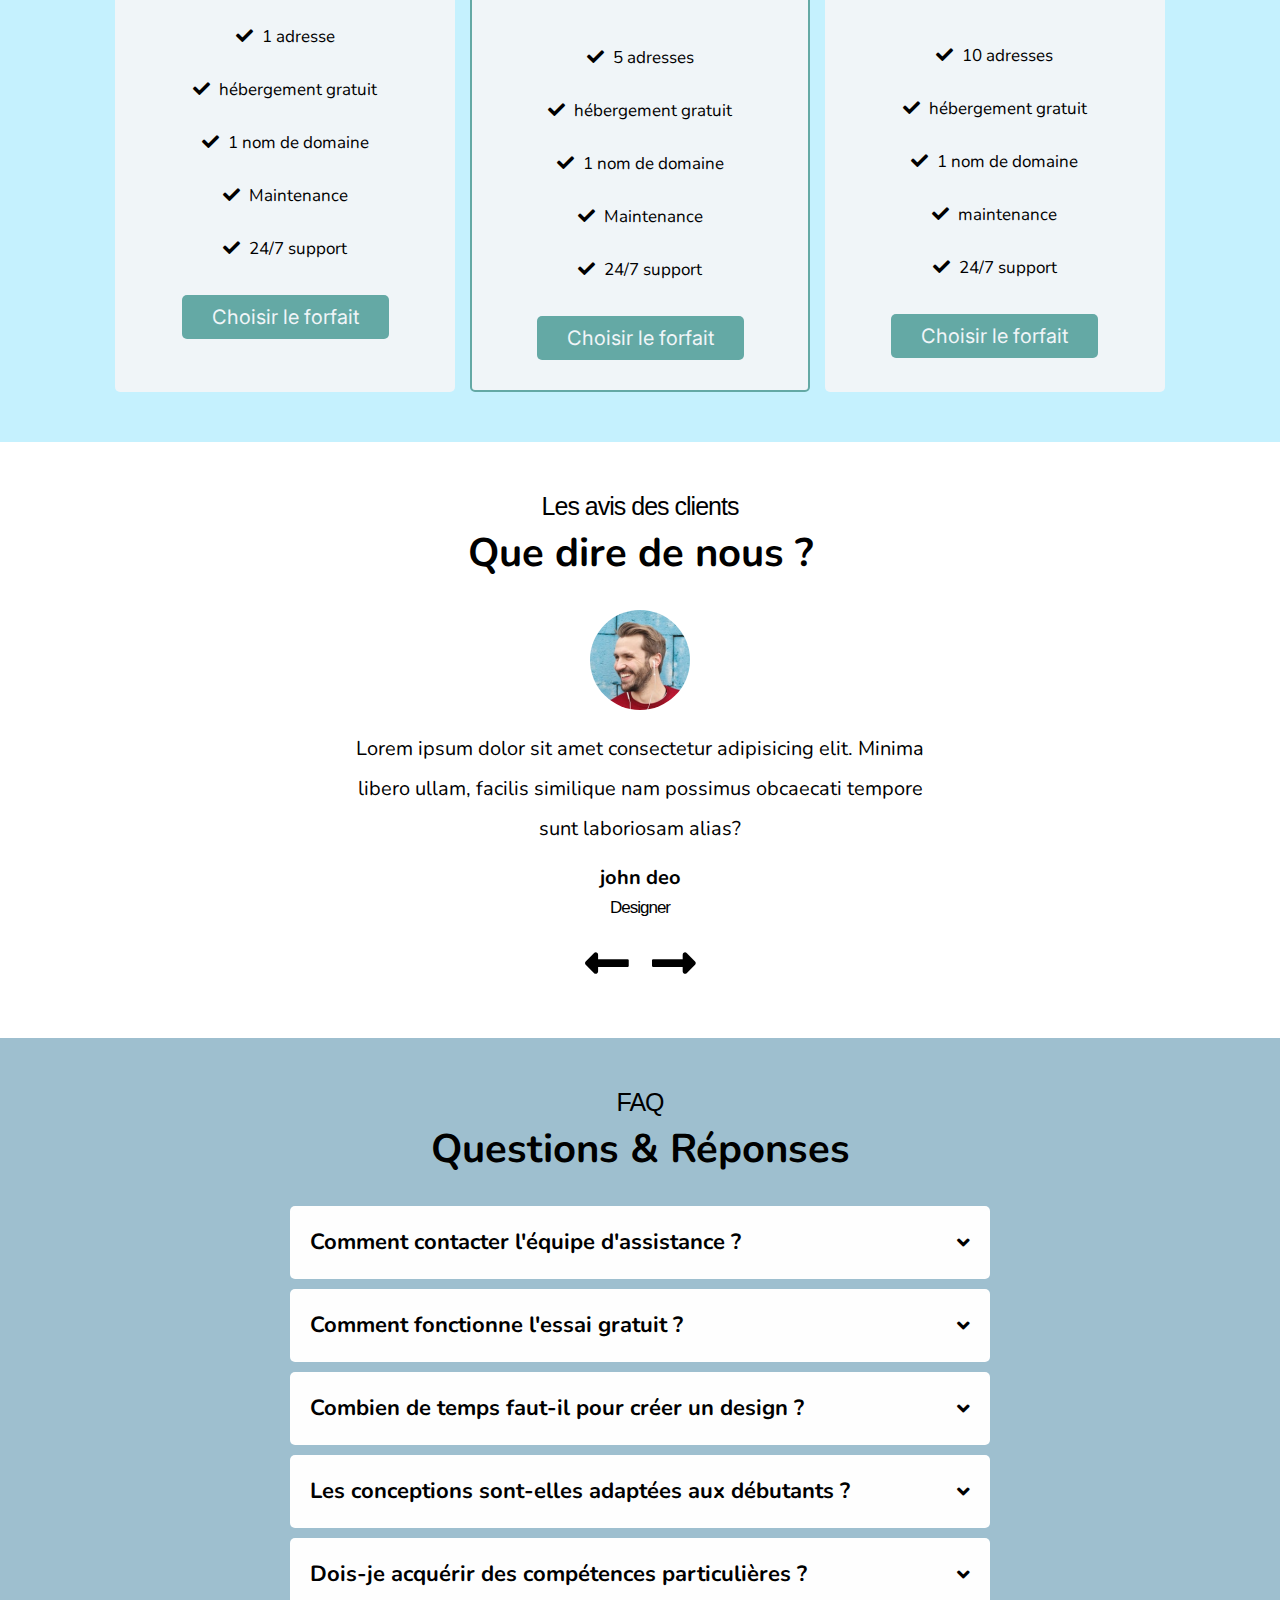
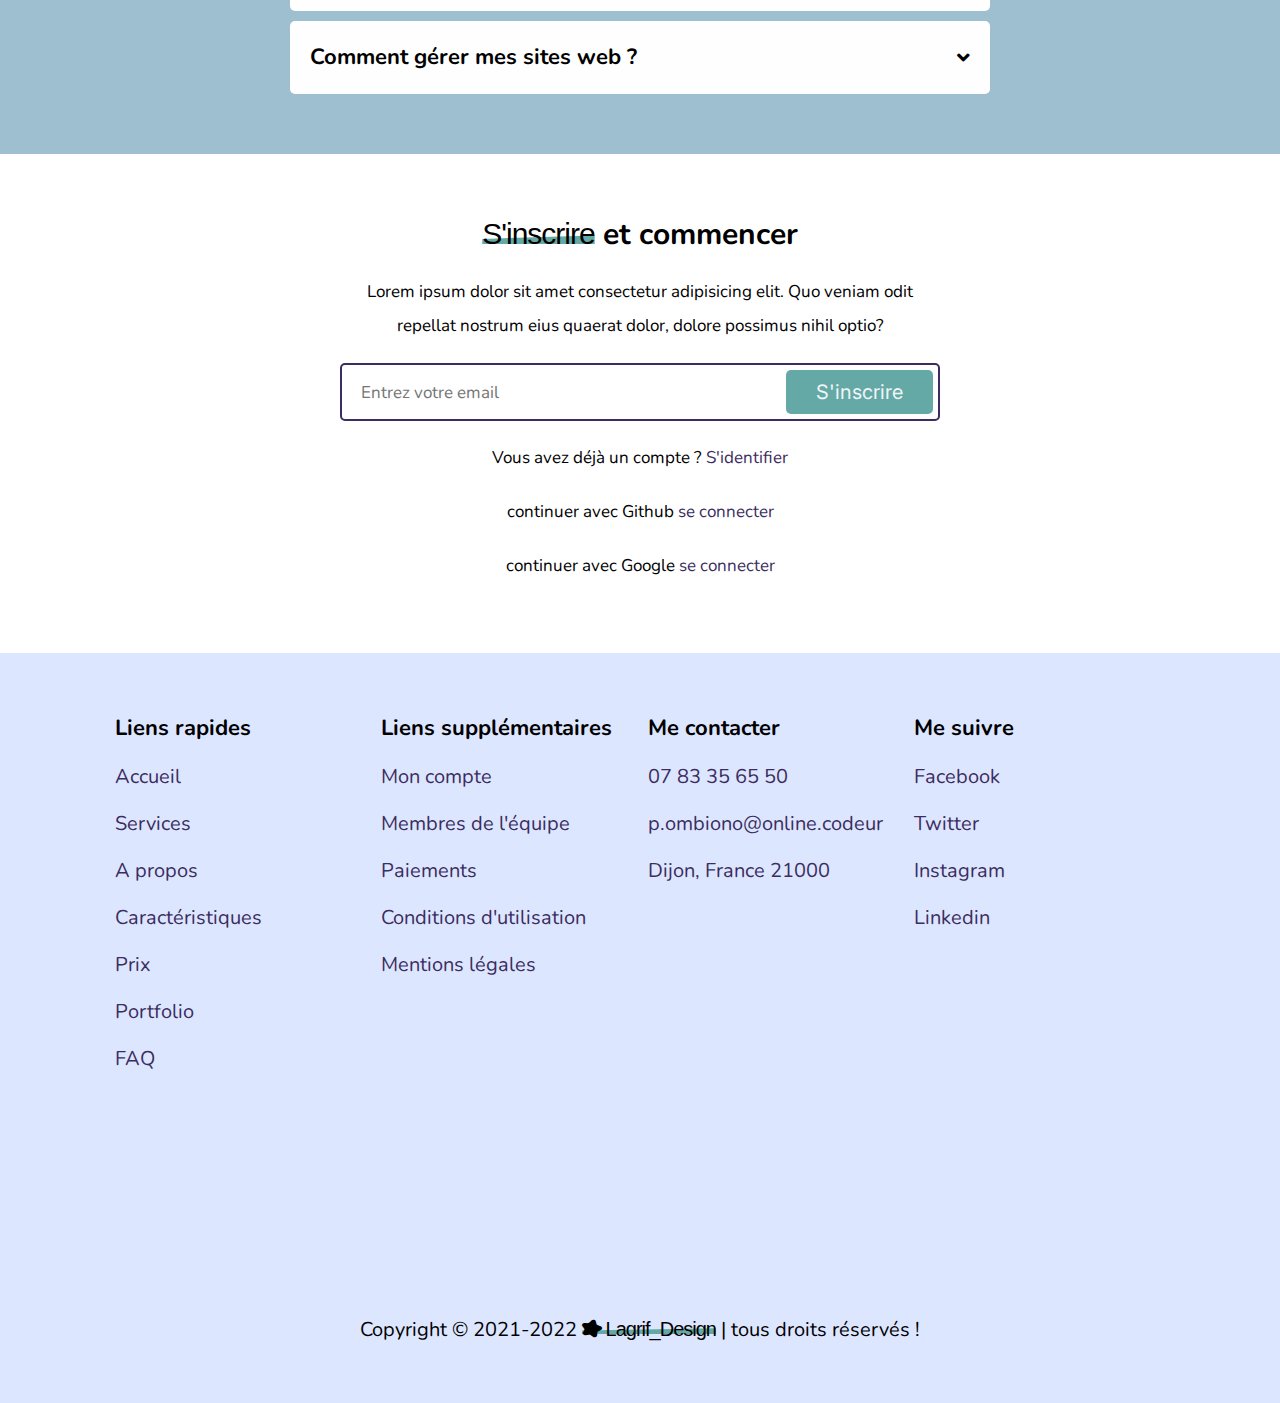
==== commit 6f803cac: "maj des couleurs" ====
--- a/index.html
+++ b/index.html
@@ -23,7 +23,7 @@
 
 <header class="header">
 
-    <a href="#" class="logo line-down"><img src="./images/ld-design.svg" class="ld" alt=""><p></p> Lagrif_Design </a>
+    <a href="#" class="logo line-down"><img src="./images/ld-design.svg" class="ld" alt="image représentant le developpeur sur un ordinateur"><p></p> Lagrif_Design </a>
 
     <nav class="navbar">
         <a href="#home">Accueil</a>
@@ -53,9 +53,11 @@
     </div>
 
     <div class="content">
-        <h3> <span class="line-down">Agence</span> créative de développement et de Design </h3>
+        <h3> <span class="line-down">Agence</span> de développement web & web mobile et de Design </h3>
         <p>Lorem ipsum dolor sit amet consectetur adipisicing elit. Excepturi magnam id laborum consequuntur inventore aliquam perspiciatis explicabo eius iure dignissimos.</p>
-        <a href="#" class="btn">Commencer</a>
+       
+        <a href="#" class="btn">
+            Commencer</a>
     </div>
 
 </section>
@@ -81,13 +83,13 @@
 
         <div class="box">
             <img src="images/icon-2.svg" alt="">
-            <h3>service name</h3>
+            <h3>Création</h3>
             <p>Lorem ipsum dolor sit amet consectetur adipisicing elit. Nihil, corporis.</p>
         </div>
 
         <div class="box">
             <img src="images/icon-3.svg" alt="">
-            <h3>service name</h3>
+            <h3>Dépannages</h3>
             <p>Lorem ipsum dolor sit amet consectetur adipisicing elit. Nihil, corporis.</p>
         </div>
 
@@ -99,7 +101,7 @@
 
         <div class="box">
             <img src="images/icon-5.svg" alt="">
-            <h3>service name</h3>
+            <h3>Maintenances</h3>
             <p>Lorem ipsum dolor sit amet consectetur adipisicing elit. Nihil, corporis.</p>
         </div>
 
@@ -440,10 +442,12 @@
         <h3><span class="line-down">S'inscrire</span> et commencer</h3>
         <p>Lorem ipsum dolor sit amet consectetur adipisicing elit. Quo veniam odit repellat nostrum eius quaerat dolor, dolore possimus nihil optio?</p>
         <form action="">
-            <input type="email" name="" placeholder="Entrer ton email" id="" class="email">
+            <input type="email" name="" placeholder="Entrez votre email" id="" class="email">
             <input type="submit" value="S'inscrire" class="btn">
         </form>
         <p>Vous avez déjà un compte ? <a href="#">S'identifier</a></p>
+        <p>continuer avec Github <a href="https://www.facebook.com/">se connecter</a></p>
+        <p>continuer avec Google <a href="https://www.gmail.com/">se connecter</a></p>
     </div>
 </section>
 
@@ -480,6 +484,7 @@
             <a href="#">p.ombiono@online.codeur</a>
             <a href="#">Dijon, France 21000 </a>
         </div>
+        
 
         <div class="box">
             <h3>Me suivre</h3>
@@ -492,6 +497,9 @@
        
 
     </div>
+    <div> <iframe
+            src="https://www.google.com/maps/embed?pb=!1m18!1m12!1m3!1d2704.124097264528!2d5.059546616241912!3d47.331447679167454!2m3!1f0!2f0!3f0!3m2!1i1024!2i768!4f13.1!3m3!1m2!1s0x47f29e06bc4403d9%3A0x9159fbd08f934113!2sRue%20Camille%20Flammarion%2C%2021000%20Dijon!5e0!3m2!1sfr!2sfr!4v1644060031457!5m2!1sfr!2sfr"
+            width="100%" height="200" style="border:0;" allowfullscreen="" loading="lazy"></iframe></div>
 
     <div class="credit">Copyright &copy; 2021-2022 <span class="line-down"> <i class="fas fa-splotch"></i>  
         Lagrif_Design </span> | tous droits réservés !</div>
--- a/css/style.css
+++ b/css/style.css
@@ -1,6 +1,6 @@
-@import url('https://fonts.googleapis.com/css2?family=Montserrat+Alternates:wght@300;400;500&display=swap');
+@import url('https://fonts.googleapis.com/css2?family=Inter:wght@100;200;300;400&family=Nunito:wght@300;400;500&display=swap');
 * {
-  font-family: 'Montserrat Alternates', sans-serif;
+  font-family: 'Nunito', sans-serif;
   margin: 0;
   padding: 0;
   -webkit-box-sizing: border-box;
@@ -22,11 +22,11 @@
 }
 
 html::-webkit-scrollbar-track {
-  background: #fff;
+  background: #f4f2fd;
 }
 
 html::-webkit-scrollbar-thumb {
-  background: #eed6d3;
+  background: #64a9a5;
 }
 
 section {
@@ -53,23 +53,24 @@
 }
 
 .btn {
+  font-family: 'Inter', sans-serif;
   display: inline-block;
   width: auto;
   text-align: center;
   margin-top: 1rem;
   padding: 1rem 3rem;
   font-size: 2rem;
-  color: #fff;
-  background: #161622;
-  border: 0.2rem solid #222c45;
+  color: #f0f5f8;
+  background: #64a9a5;
+  border: none;
   cursor: pointer;
-  font-weight: bolder;
+  font-weight: normal;
   border-radius: .5rem;
 }
 
 .btn:hover {
-  background: #8e7b96;
-  color: #fff;
+  background: #fefefe;
+  color: #161616;
 }
 
 .line-down {
@@ -86,7 +87,7 @@
   right: 0;
   height: 100%;
   width: 100%;
-  background: #8e7b96;
+  background: #64a9a5;
   z-index: -1;
   -webkit-clip-path: polygon(0 85%, 100% 75%, 100% 100%, 0% 100%);
           clip-path: polygon(0 85%, 100% 75%, 100% 100%, 0% 100%);
@@ -124,7 +125,7 @@
   -webkit-box-pack: justify;
       -ms-flex-pack: justify;
           justify-content: space-between;
-  background: #fff;
+  background: #f0f5f8;
   -webkit-box-shadow: 0 0.5rem 1rem rgba(0, 0, 0, 0.1);
           box-shadow: 0 0.5rem 1rem rgba(0, 0, 0, 0.1);
   padding: 2rem 9%;
@@ -133,19 +134,20 @@
 
 .header .logo {
   font-size: 2rem;
-  color: #222c45;
+  color: #161616;
   letter-spacing: 1px;
-  font-family: 'Bungee Shade', cursive;
+  font-family: 'Bungee Shade', cursive; ! important
 }
 
 .header .navbar a {
   margin: 0 1rem;
   font-size: 2rem;
-  color: #222c45;
+  color: #161622;
 }
 
 .header .navbar a:hover {
   text-decoration: underline;
+  color: #64a9a5;
 }
 
 .header .btn {
@@ -191,7 +193,7 @@
   -ms-flex-wrap: wrap;
       flex-wrap: wrap;
   gap: 2rem;
-  background: #eed6d3;
+  background: #fff1d9;
 }
 
 .home .image {
@@ -224,7 +226,7 @@
 }
 
 .services {
-  background: #9ebfcf;
+  background: #c6cbcb;
 }
 
 .services .box-container {
@@ -382,7 +384,7 @@
 }
 
 .pricing {
-  background: #eed6d3;
+  background: #c5f1fe;
   text-align: center;
 }
 
@@ -391,8 +393,8 @@
   border-radius: .5rem;
   padding: .5rem;
   margin-bottom: 3rem;
-  background: #fff;
-  border: 0.2rem solid #222c45;
+  background: #f0f5f8;
+  border: 0.2rem solid #3b2d60;
 }
 
 .pricing .price-toggler span {
@@ -401,13 +403,13 @@
   padding: 1rem 3rem;
   font-size: 1.7rem;
   cursor: pointer;
-  color: #222c45;
+  color: #3b2d60;
   border-radius: .5rem;
 }
 
 .pricing .price-toggler span.active {
-  background: #222c45;
-  color: #fff;
+  background: #c5f1fe;
+  color: black;
 }
 
 .pricing .box-container {
@@ -421,15 +423,15 @@
 .pricing .box-container .box {
   padding: 3rem 2rem;
   border-radius: .5rem;
-  background: #fff;
+  background: #f0f5f8;
 }
 
 .pricing .box-container .box:nth-child(2) {
-  border: 0.2rem solid #222c45;
+  border: 0.2rem solid #64a9a5;
 }
 
 .pricing .box-container .box:nth-child(2) h3 {
-  background: #eed6d3;
+  background: #c5f1fe;
 }
 
 .pricing .box-container .box h3 {
@@ -455,7 +457,7 @@
 .pricing .box-container .box .price .month span,
 .pricing .box-container .box .price .year span {
   font-size: 5rem;
-  font-family: 'Roboto', sans-serif; !important
+  font-family: 'Inter', sans-serif; 
 }
 
 .pricing .box-container .box .price .year {
@@ -545,7 +547,7 @@
 
 .faq .accordion-container .accordion {
   margin: 1rem 0;
-  background-color: #fff;
+  background-color: #fefefe;
   border-radius: .5rem;
 }
 
@@ -612,7 +614,7 @@
 }
 
 .newsletter .content p a {
-  color: #222c45;
+  color: #3b2d60;
 }
 
 .newsletter .content p a:hover {
@@ -623,7 +625,7 @@
   display: -webkit-box;
   display: -ms-flexbox;
   display: flex;
-  border: 0.2rem solid #222c45;
+  border: 0.2rem solid #3b2d60;
   border-radius: .5rem;
   padding: .5rem;
   margin: 1rem 0;
@@ -641,7 +643,7 @@
 }
 
 .footer {
-  background: #eed6d3;
+  background: #dde6ff;
 }
 
 .footer .box-container {
@@ -659,7 +661,7 @@
 
 .footer .box-container .box a {
   font-size: 2rem;
-  color: #222c45;
+  color: #3b2d60;
   display: block;
   padding: 1rem 0;
 }
@@ -676,7 +678,7 @@
 }
 span{
   font-family: 'Montserrat Alternates', sans-serif;
- font-weight: lighter;
+  font-weight: lighter;
   letter-spacing: -1px;
 }
 
@@ -716,8 +718,8 @@
     top: 99%;
     left: 0;
     right: 0;
-    border-top: 0.2rem solid #222c45;
-    background: #fff;
+    border-top: 0.2rem solid #3b2d60;
+    background: #dde6ff;
     -webkit-clip-path: polygon(0 0, 100% 0, 100% 0, 0 0);
             clip-path: polygon(0 0, 100% 0, 100% 0, 0 0);
     -webkit-transition: .2s linear;
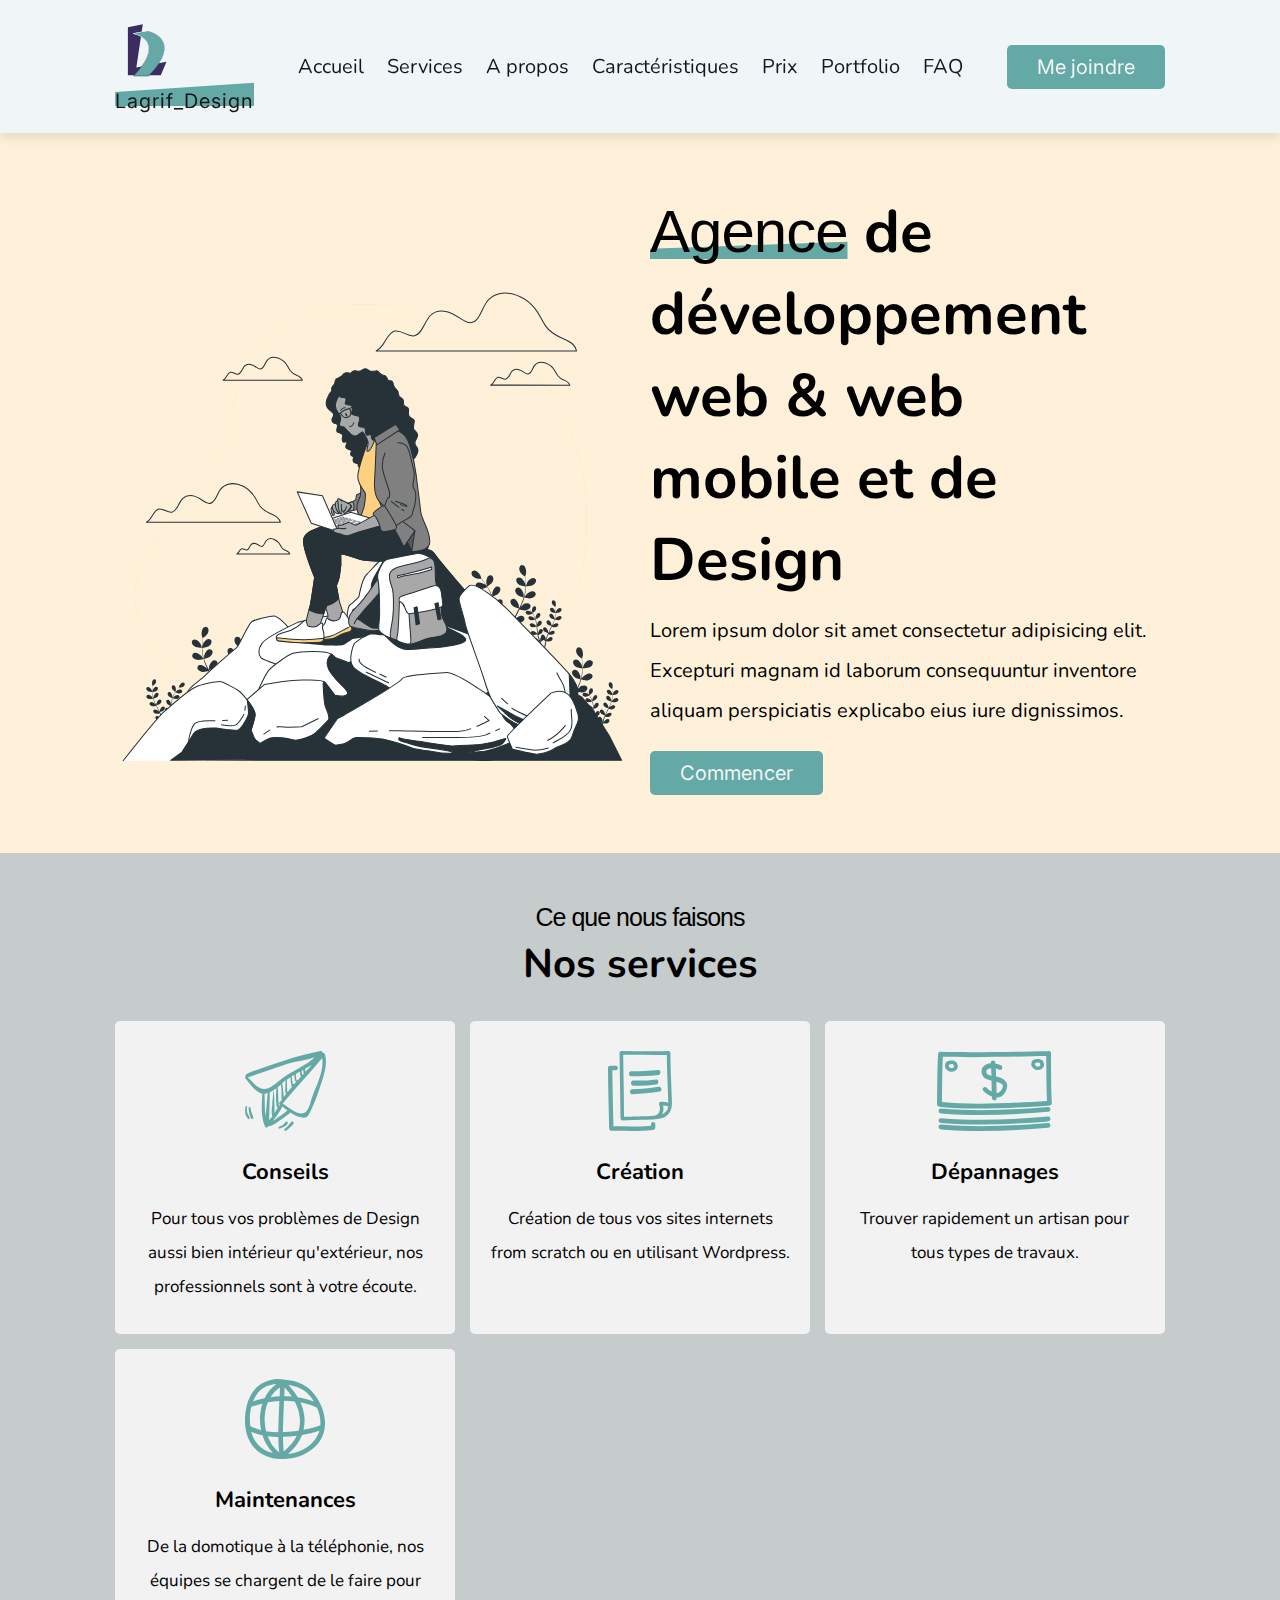
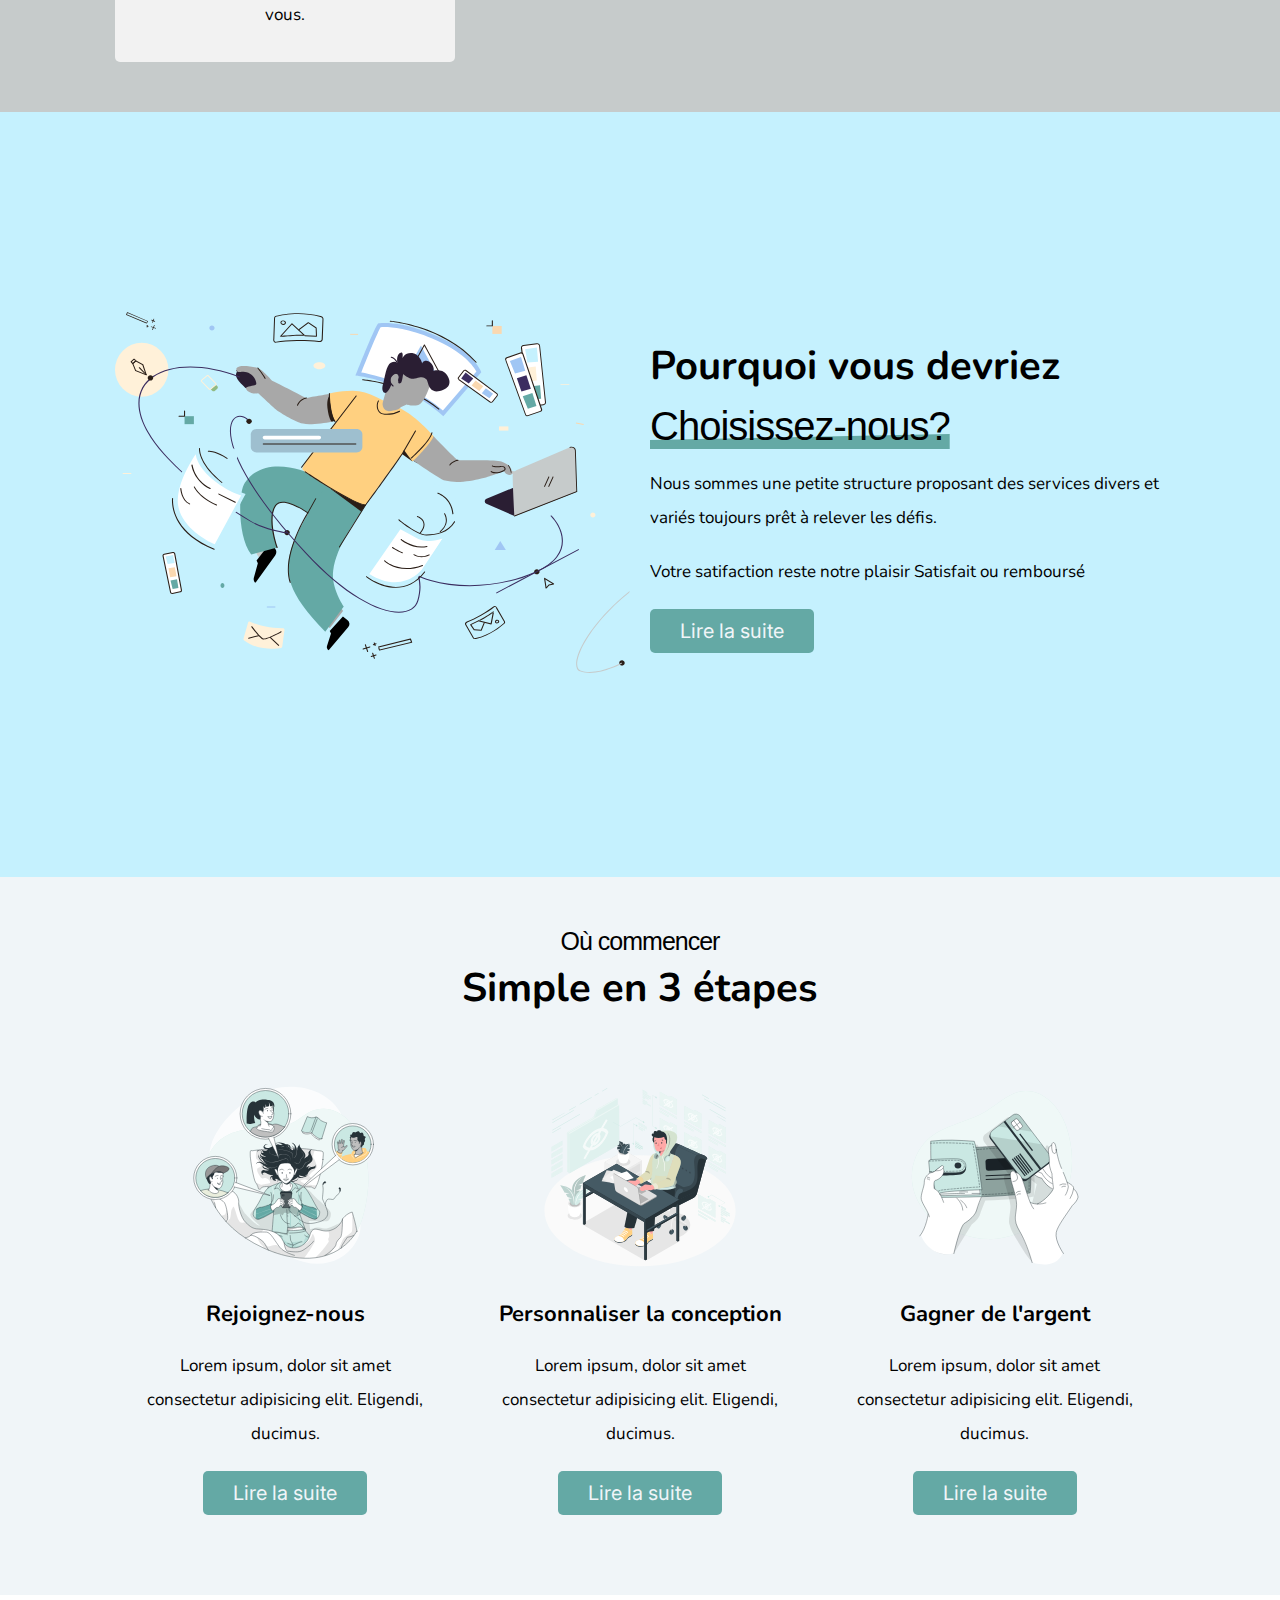
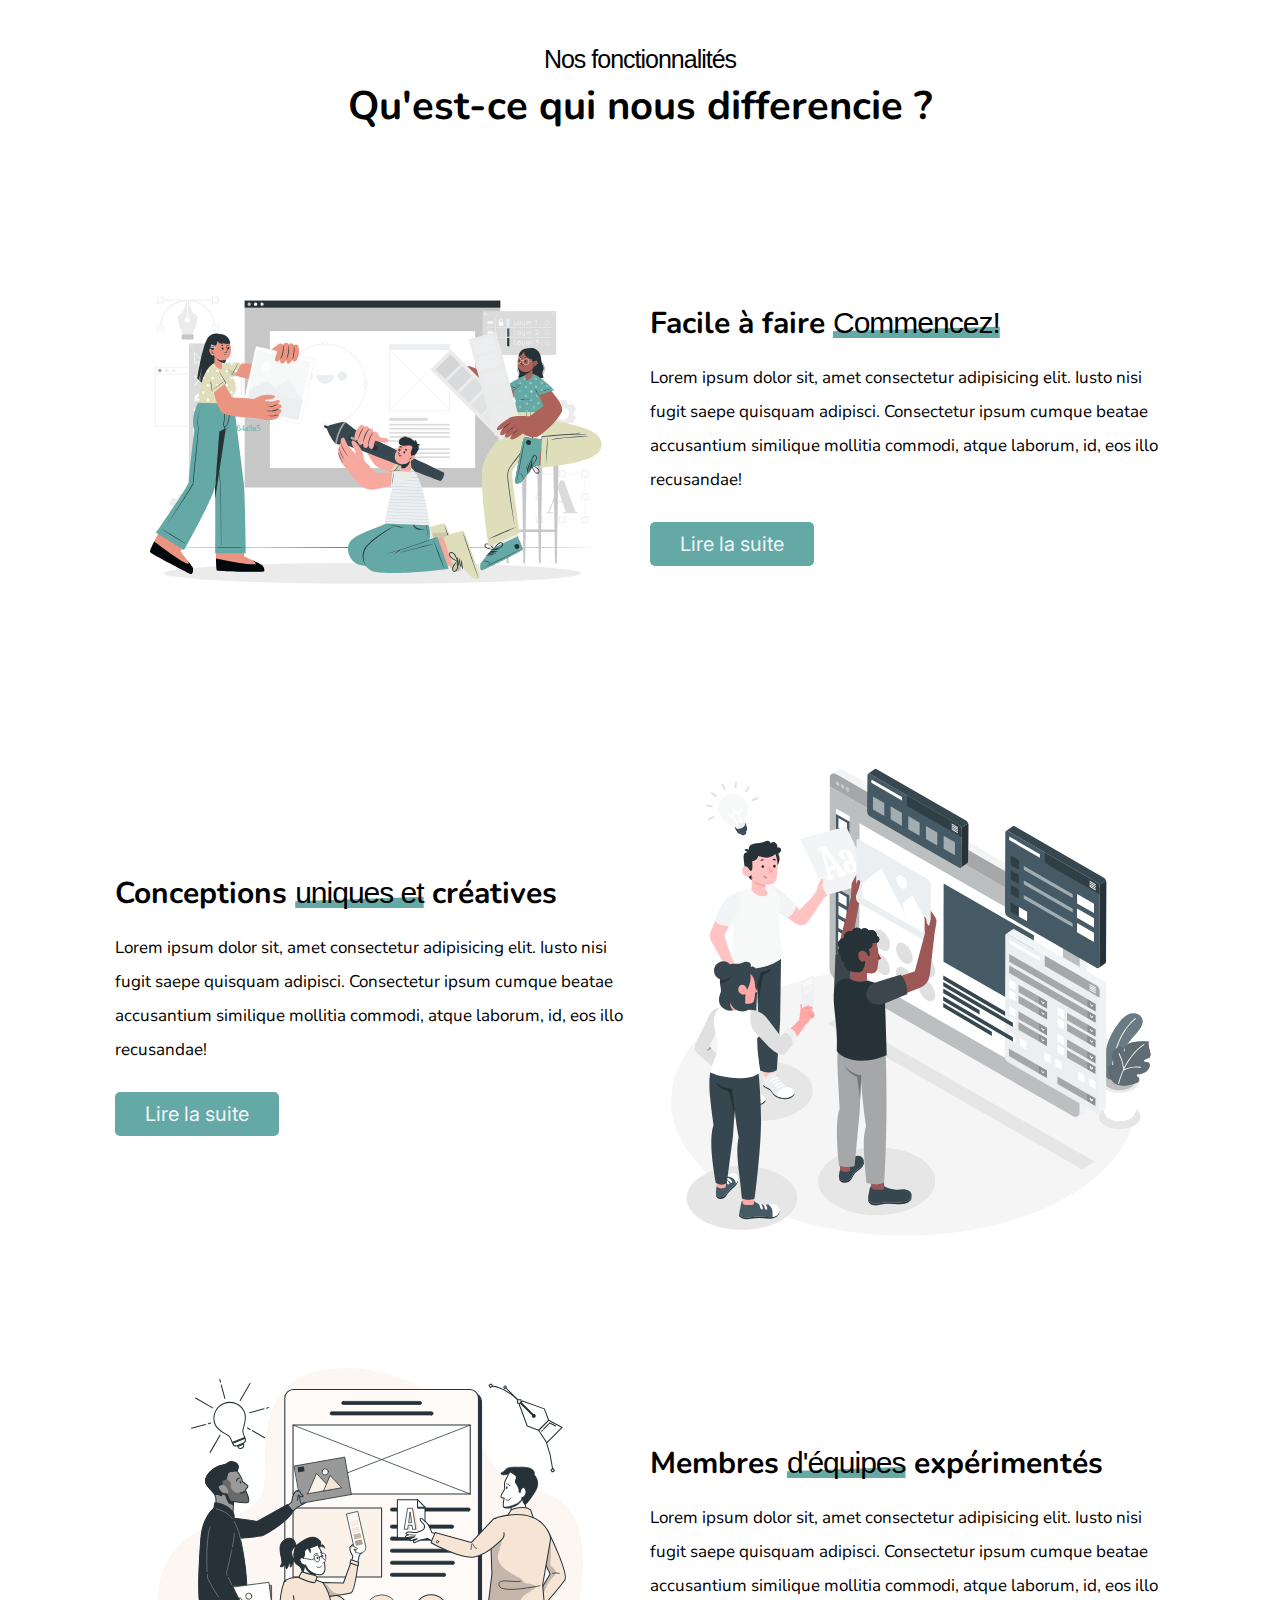
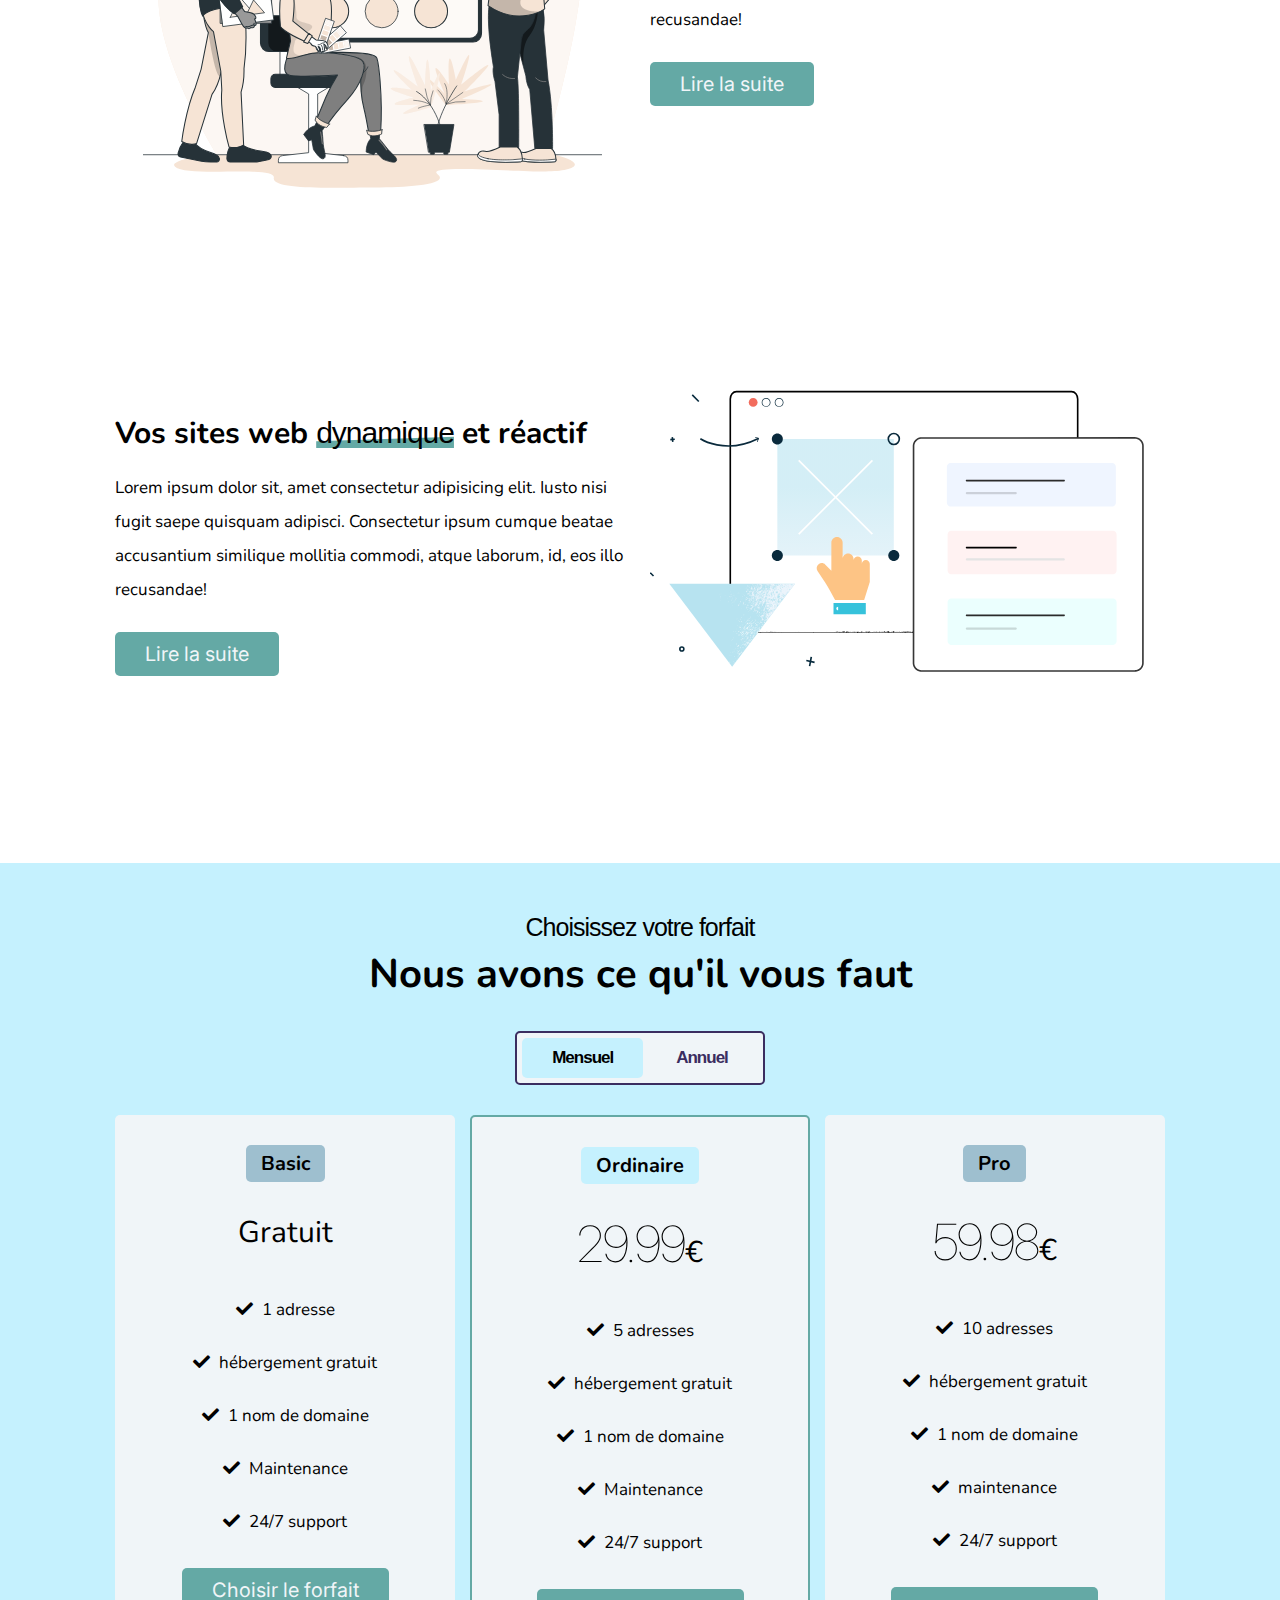
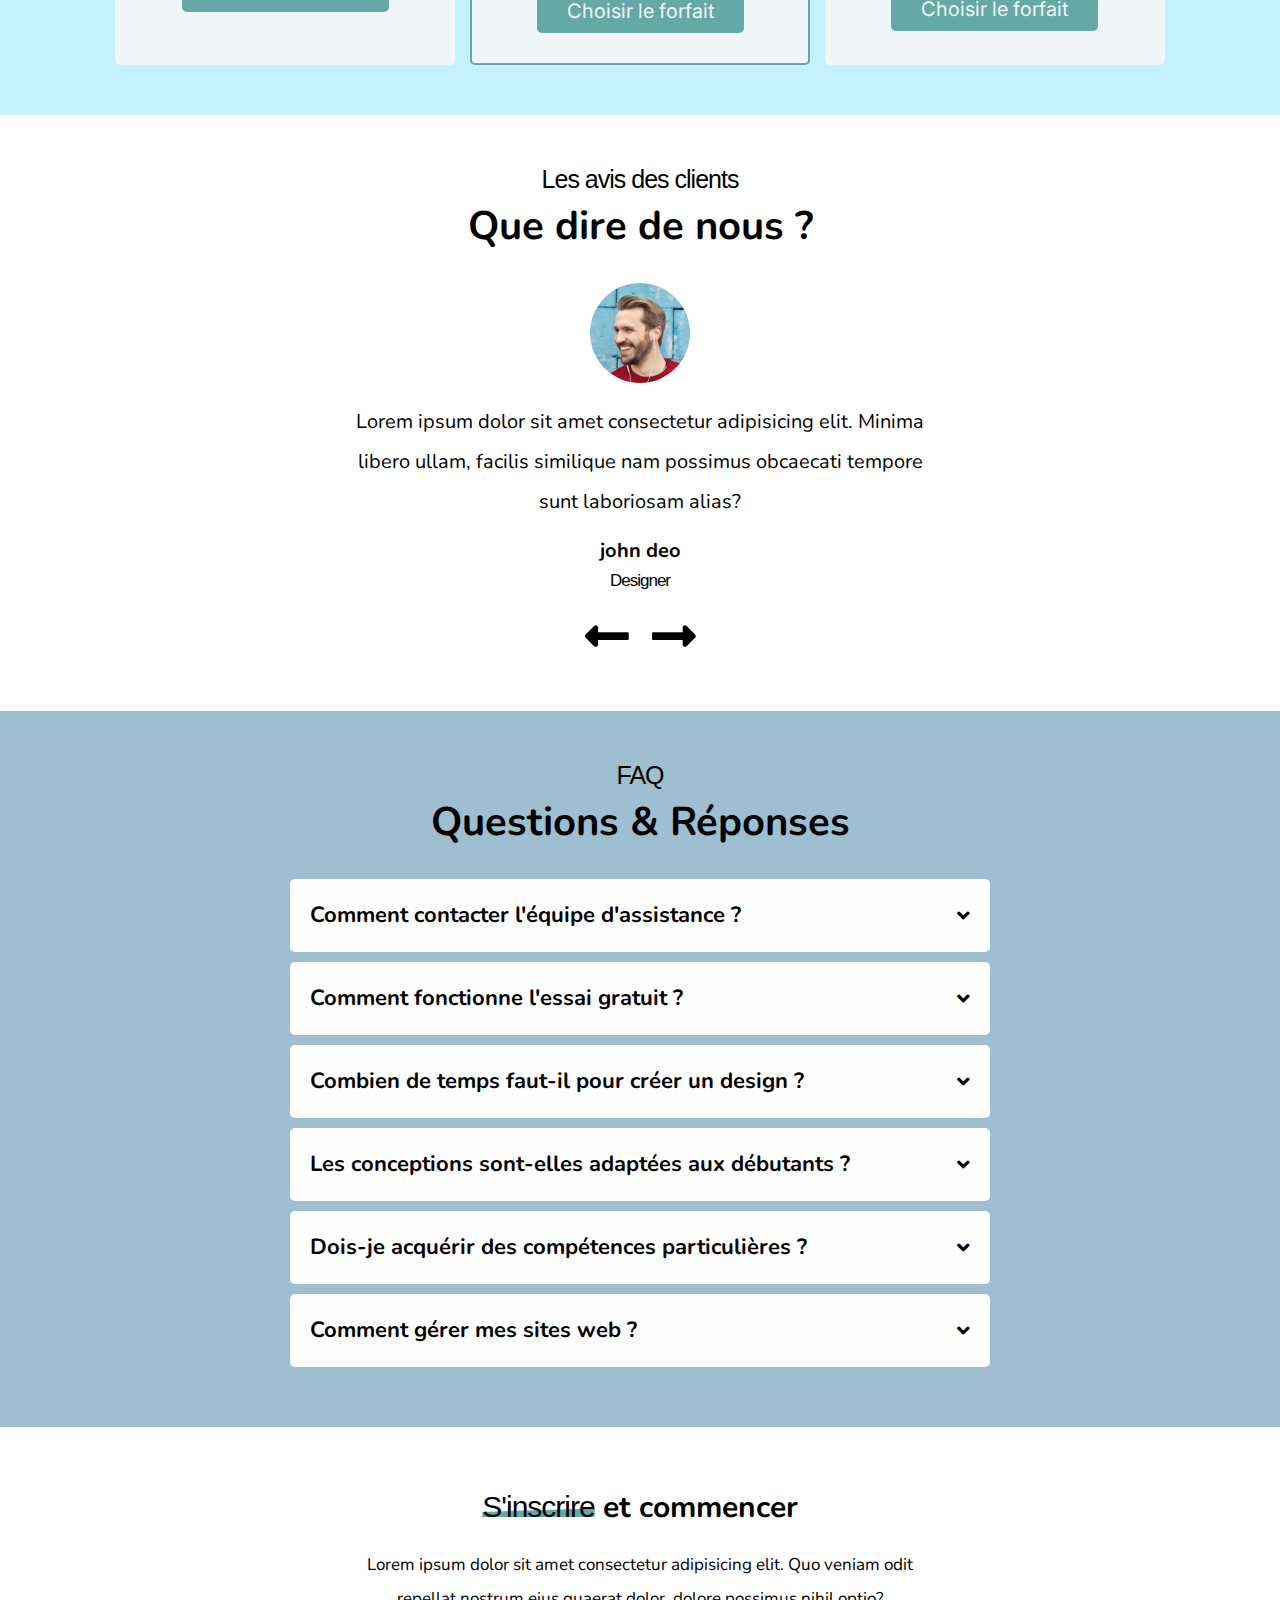
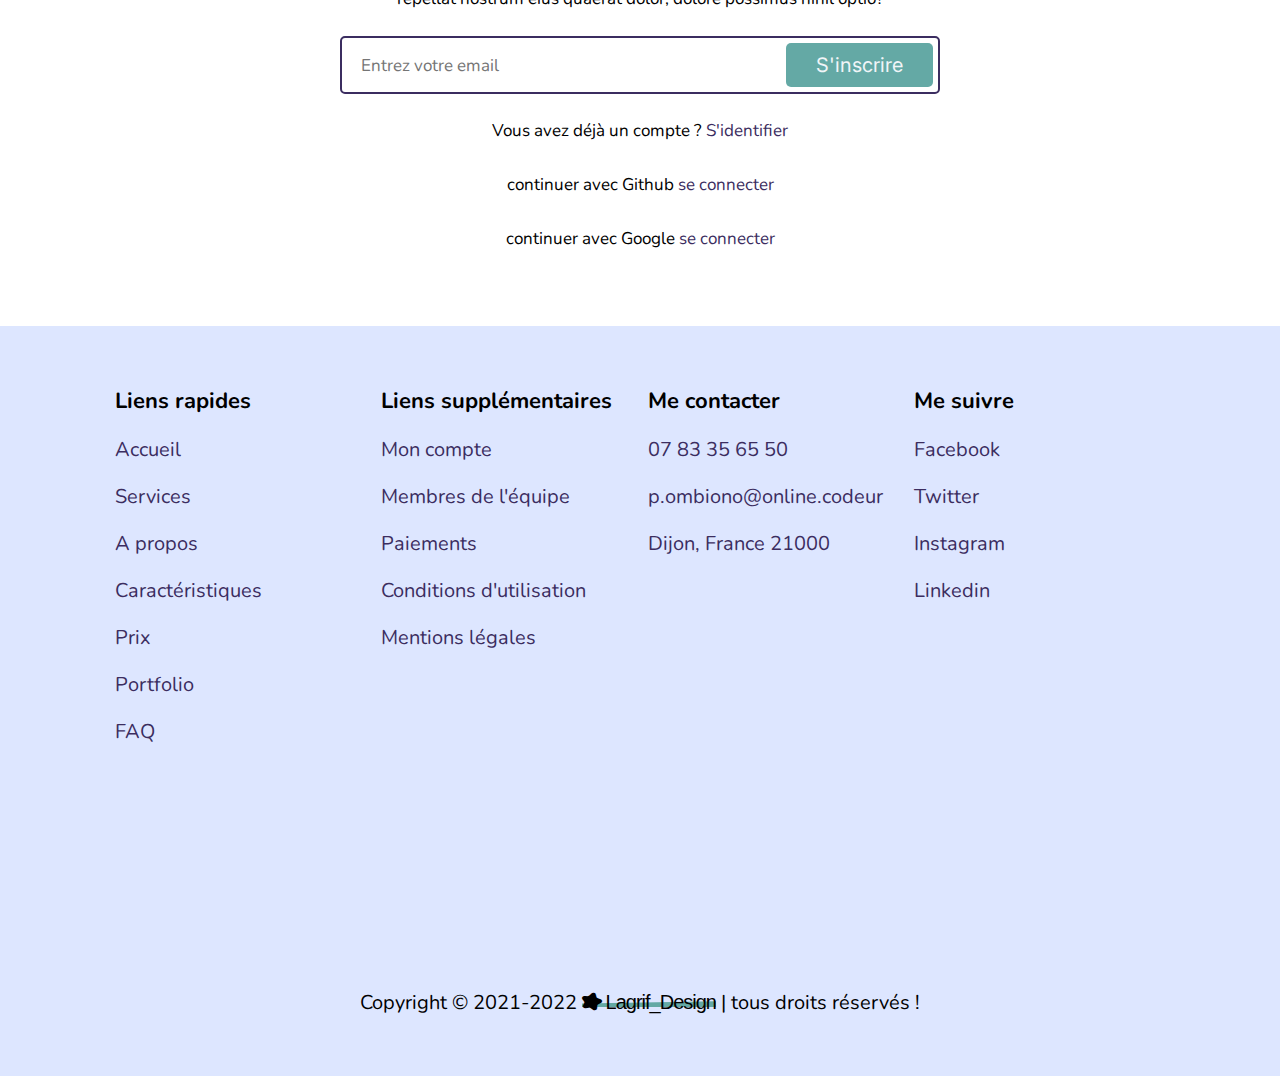
==== commit 98dd0291: "modif lorem ipsum" ====
--- a/index.html
+++ b/index.html
@@ -78,46 +78,29 @@
         <div class="box">
             <img src="images/icon-1.svg" alt="">
             <h3>Conseils</h3>
-            <p>Lorem ipsum dolor sit amet consectetur adipisicing elit. Nihil, corporis.</p>
+            <p>Pour tous vos problèmes de Design aussi bien intérieur qu'extérieur, nos professionnels sont à votre écoute. </p>
         </div>
 
         <div class="box">
             <img src="images/icon-2.svg" alt="">
             <h3>Création</h3>
-            <p>Lorem ipsum dolor sit amet consectetur adipisicing elit. Nihil, corporis.</p>
+            <p>Création de tous vos sites internets from scratch ou en utilisant Wordpress.</p>
         </div>
 
         <div class="box">
             <img src="images/icon-3.svg" alt="">
             <h3>Dépannages</h3>
-            <p>Lorem ipsum dolor sit amet consectetur adipisicing elit. Nihil, corporis.</p>
-        </div>
-
-        <div class="box">
-            <img src="images/icon-4.svg" alt="">
-            <h3>service name</h3>
-            <p>Lorem ipsum dolor sit amet consectetur adipisicing elit. Nihil, corporis.</p>
-        </div>
+            <p>Trouver rapidement un artisan pour tous types de travaux.</p>
+        </div>
+
 
         <div class="box">
             <img src="images/icon-5.svg" alt="">
             <h3>Maintenances</h3>
-            <p>Lorem ipsum dolor sit amet consectetur adipisicing elit. Nihil, corporis.</p>
-        </div>
-
-        <div class="box">
-            <img src="images/icon-6.svg" alt="">
-            <h3>Design</h3>
-            <p>Lorem ipsum dolor sit amet consectetur adipisicing elit. Nihil, corporis.</p>
-        </div>
-        <div class="box">
-            <img src="images/icon-6.svg" alt="">
-            <h3>Design</h3>
-            <p>Lorem ipsum dolor sit amet consectetur adipisicing elit. Nihil, corporis.</p>
-        </div>
-
-    </div>
-
+            <p>De la domotique à la téléphonie, nos équipes se chargent de le faire pour vous.</p>
+        </div>
+
+       
 </section>
 
 <!-- services section ends -->
@@ -132,8 +115,8 @@
 
     <div class="content">
         <h3>Pourquoi vous devriez <span class="line-down">Choisissez-nous?</span></h3>
-        <p>Lorem ipsum, dolor sit amet consectetur adipisicing elit. Non facilis dolore earum ex mollitia repudiandae, asperiores expedita. Ratione iusto rem labore repudiandae ad odit, officiis nobis. Perferendis laudantium.</p>
-        <p>Lorem ipsum dolor sit amet consectetur adipisicing elit. Fuga numquam nobis illo consequuntur omnis sapiente aliquid necessitatibus dolorem?</p>
+        <p>Nous sommes une petite structure proposant des services divers et variés toujours prêt à relever les défis.</p>
+        <p>Votre satifaction reste notre plaisir Satisfait ou remboursé</p>
         <a href="#" class="btn">Lire la suite</a>
     </div>
 
--- a/css/style.css
+++ b/css/style.css
@@ -70,7 +70,7 @@
 
 .btn:hover {
   background: #fefefe;
-  color: #161616;
+  color: #64a9a5;
 }
 
 .line-down {
@@ -136,7 +136,7 @@
   font-size: 2rem;
   color: #161616;
   letter-spacing: 1px;
-  font-family: 'Bungee Shade', cursive; ! important
+  font-family: 'Inter', sans-serif;
 }
 
 .header .navbar a {
@@ -270,6 +270,7 @@
   -ms-flex-wrap: wrap;
       flex-wrap: wrap;
   gap: 2rem;
+   background: #c5f1fe;
 }
 
 .about .image {
@@ -286,6 +287,7 @@
   -webkit-box-flex: 1;
       -ms-flex: 1 1 42rem;
           flex: 1 1 42rem;
+         
 }
 
 .about .content h3 {
@@ -300,7 +302,7 @@
 }
 
 .steps {
-  background: #9ebfcf;
+  background: #f0f5f8;
 }
 
 .steps .box-container {
